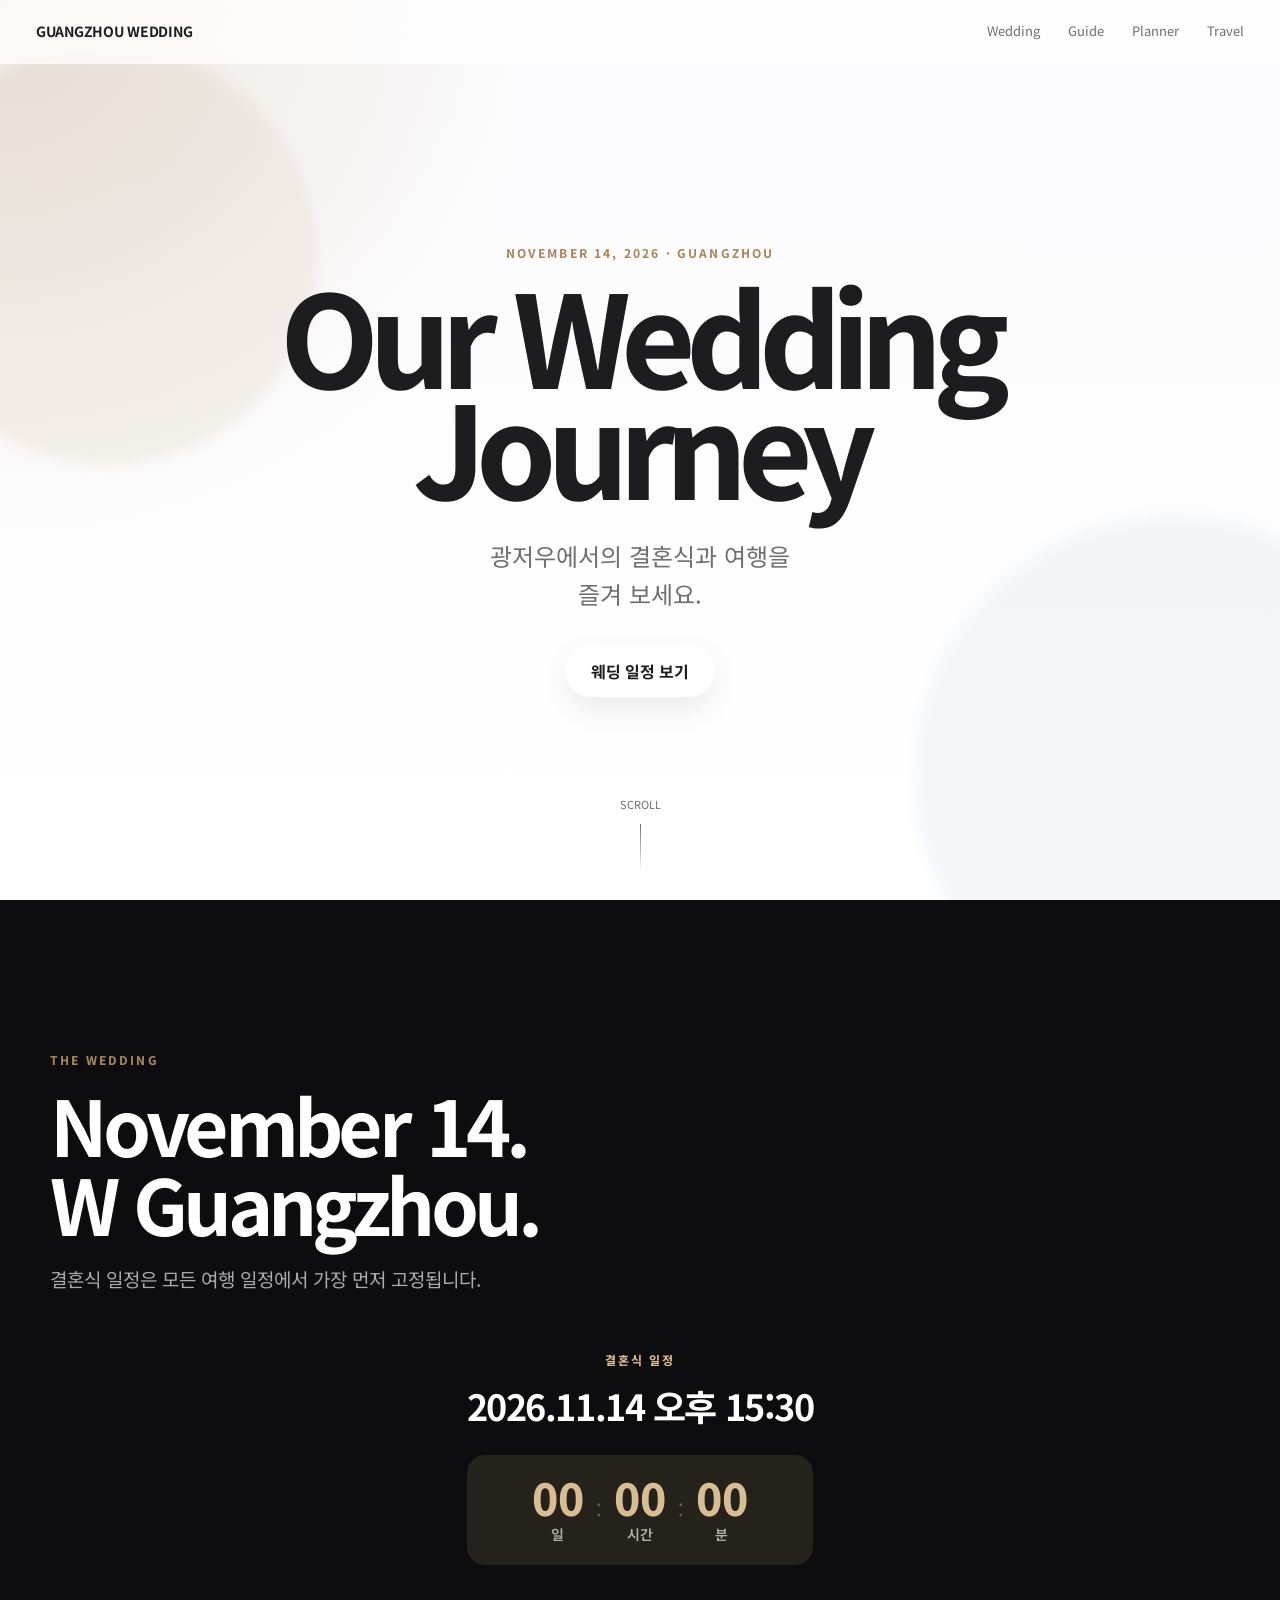
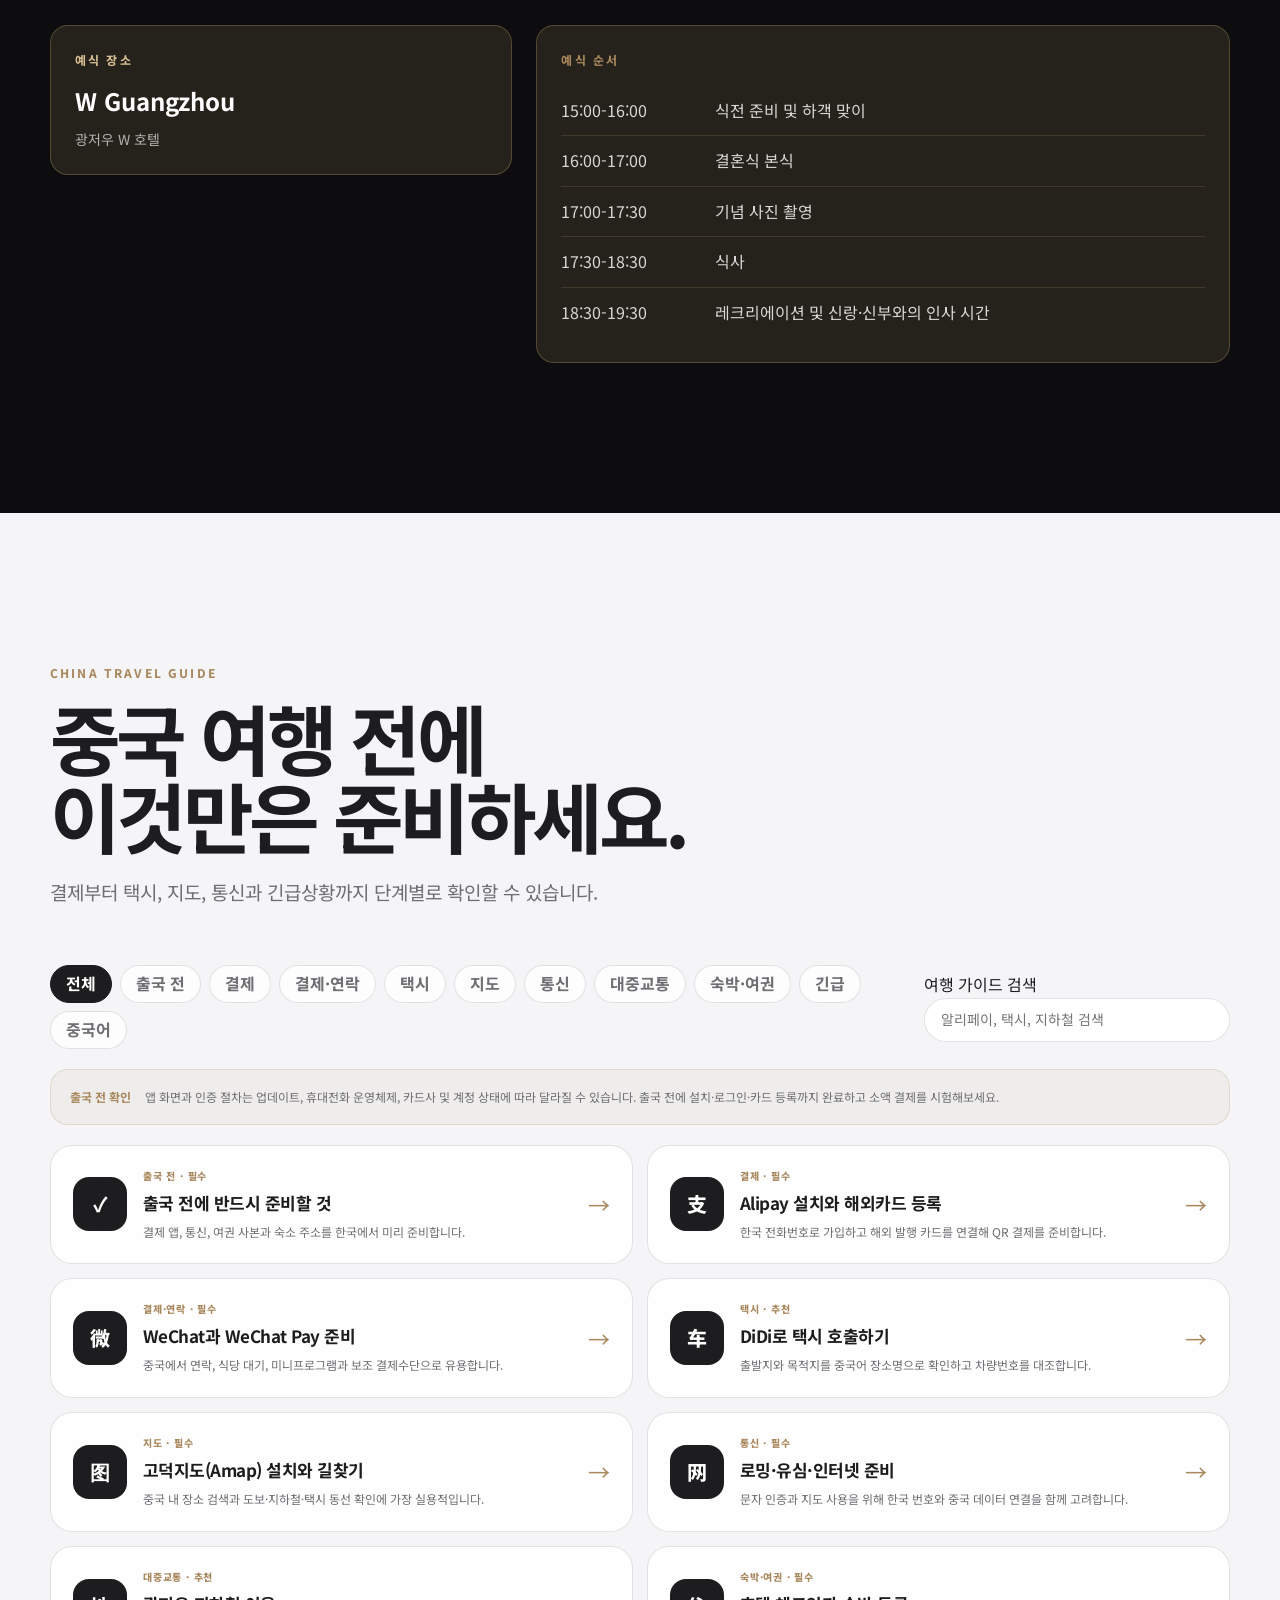
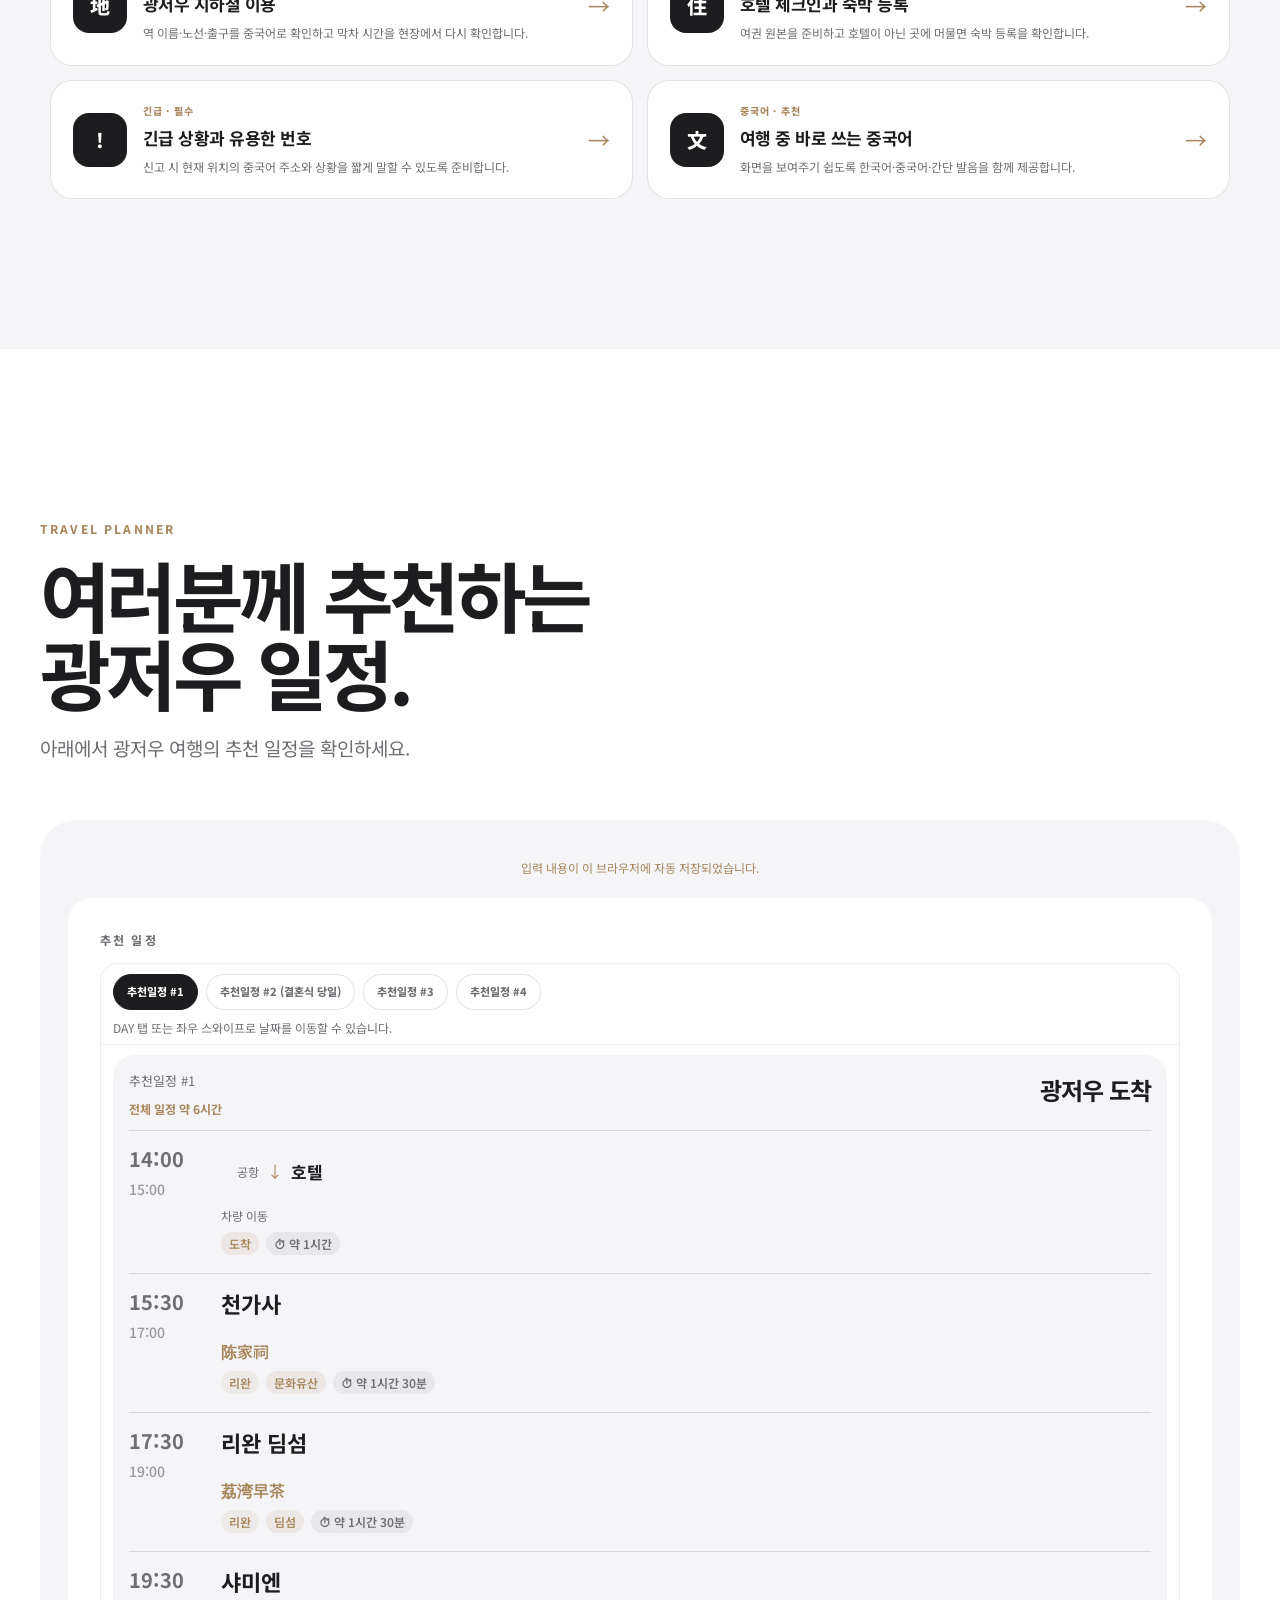
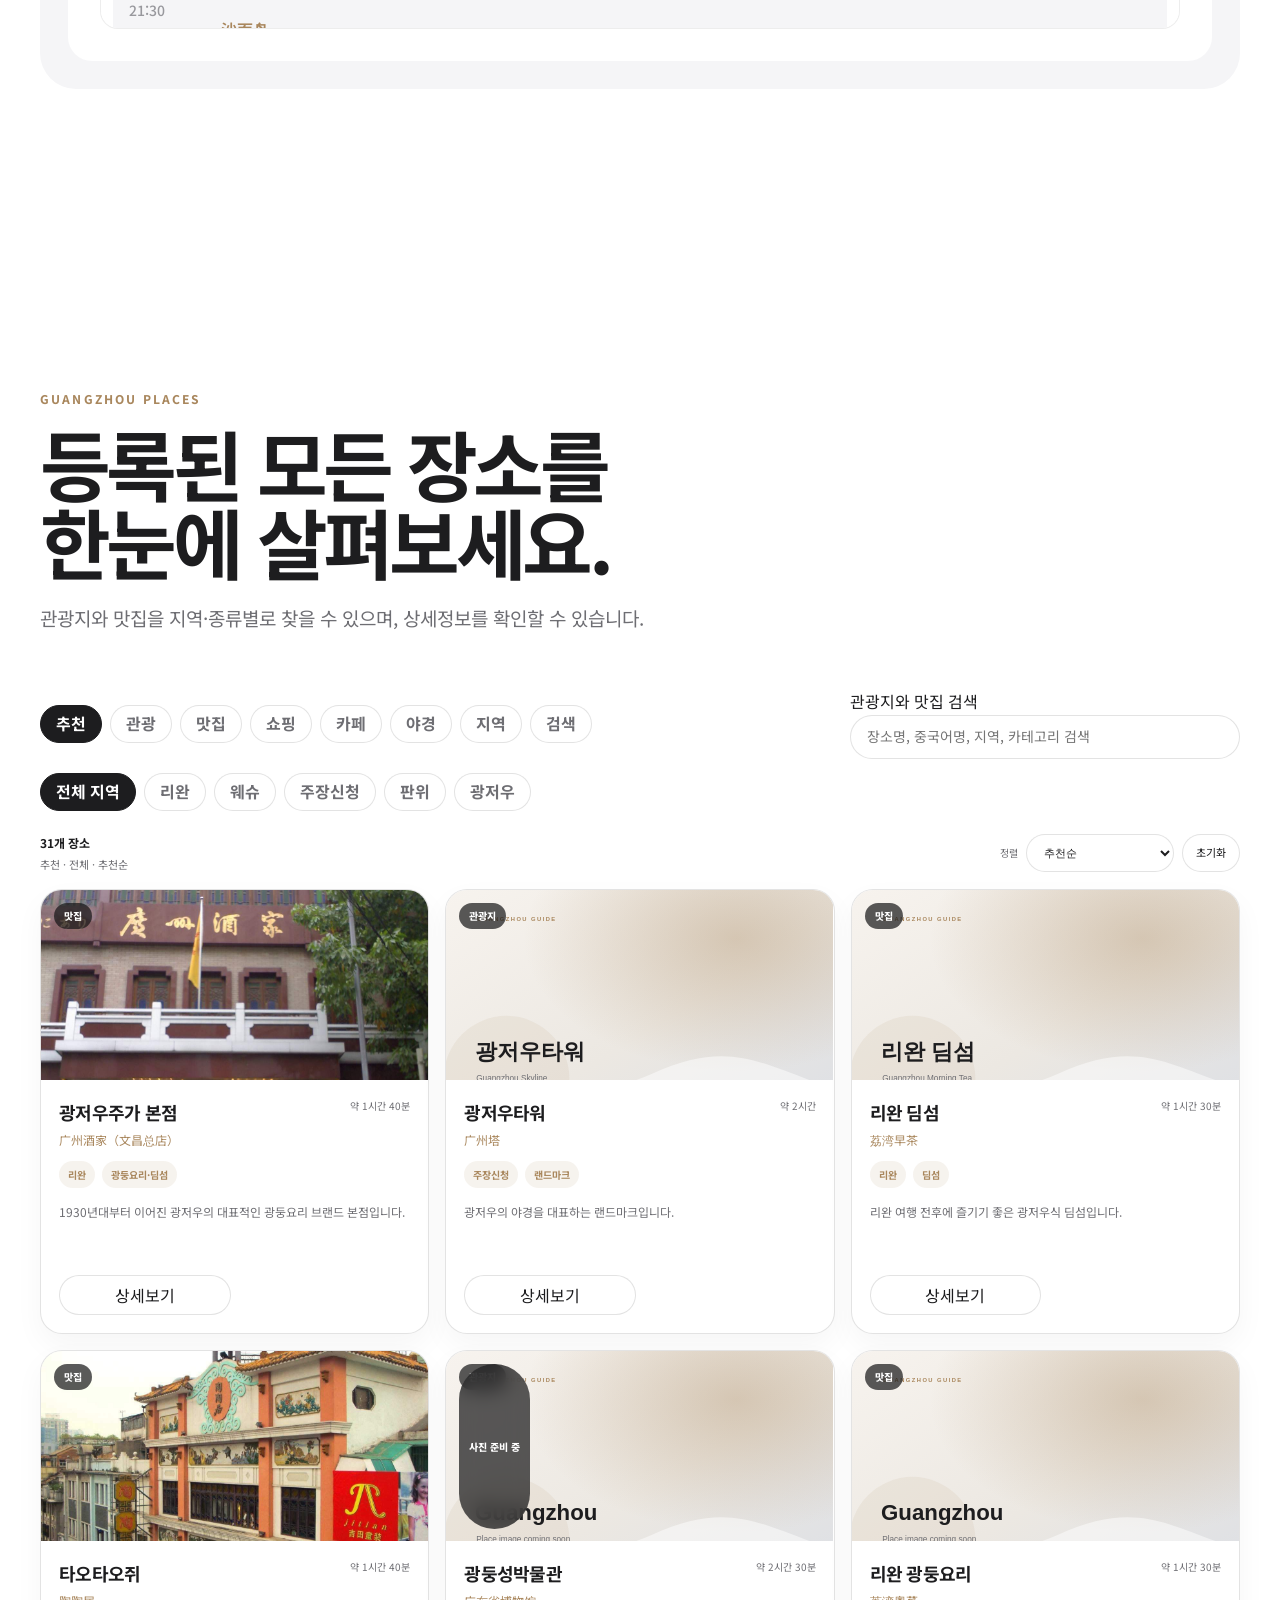
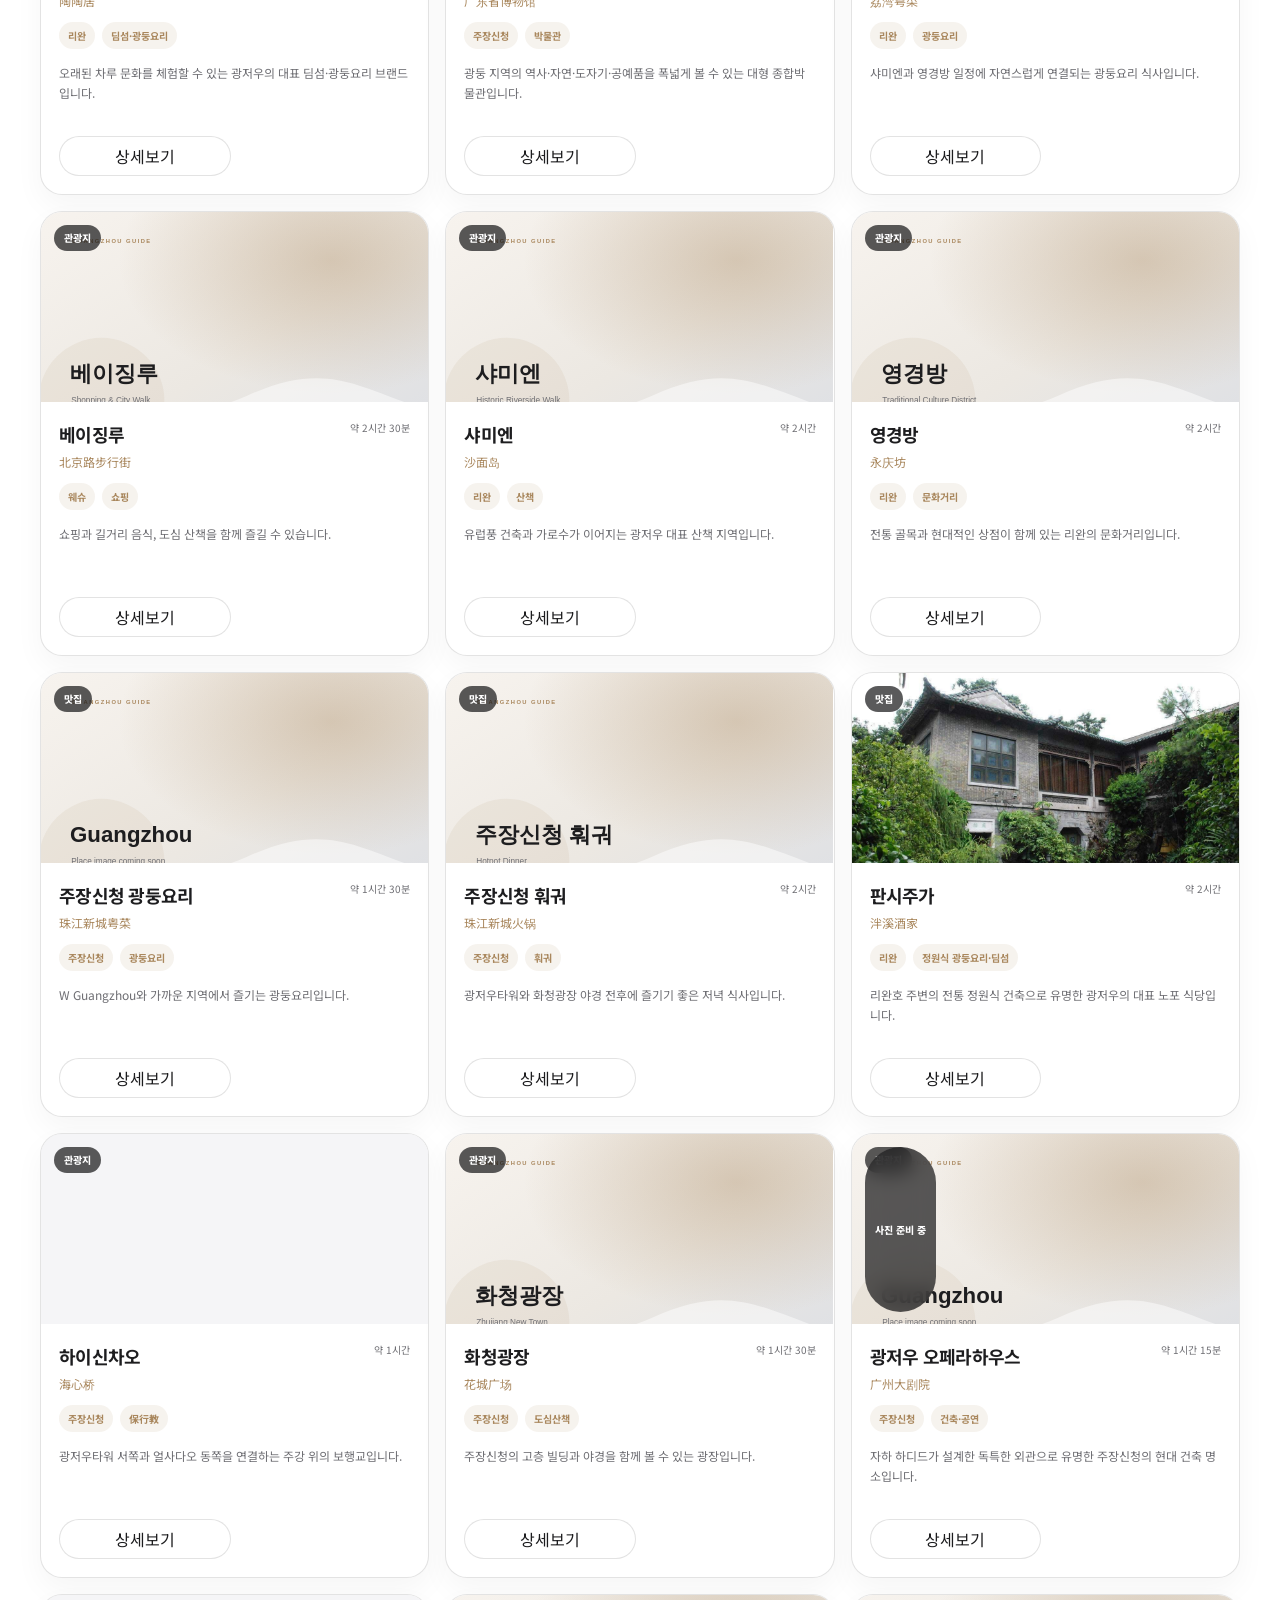
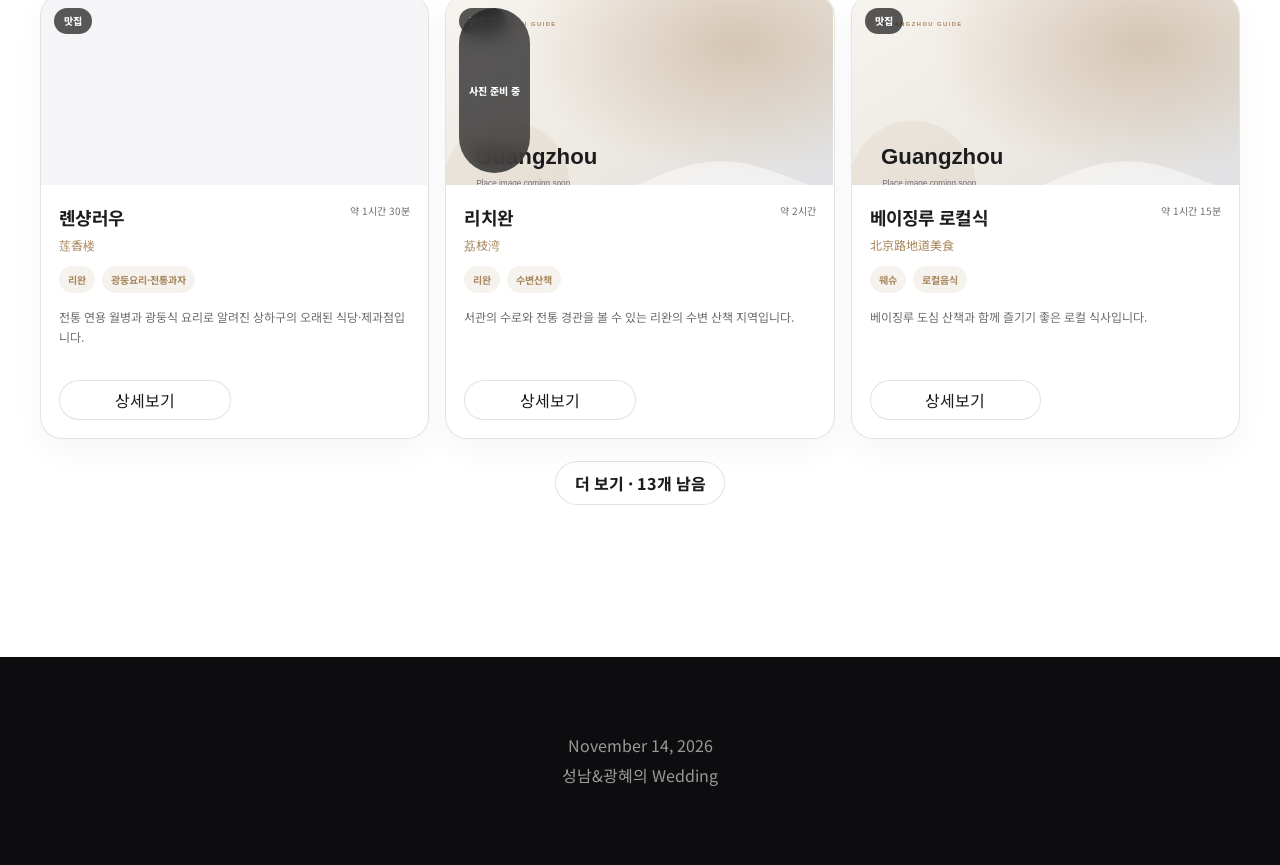
==== index.html @ f88ce913 "fix: Travel 섹션 추가, 너비 제약 적용, 상세페이지 버튼 바인딩 수정" ====
<!DOCTYPE html>
<html lang="ko">
<head>
  <meta charset="UTF-8">
  <meta name="viewport" content="width=device-width, initial-scale=1, viewport-fit=cover">
  <title>Guangzhou Wedding Journey</title>
  
  <!-- 이미지 로딩 최적화 -->
  <link rel="dns-prefetch" href="https://fonts.googleapis.com">
  
  <link rel="stylesheet" href="css/base.css?v=32">
  <link rel="stylesheet" href="css/layout.css?v=37">
  <link rel="stylesheet" href="css/planner.css?v=38">
  <link rel="stylesheet" href="css/detail.css?v=33">
  <link rel="stylesheet" href="css/guide.css?v=31">
  <link rel="stylesheet" href="css/planner-cards.css?v=37">
  <link rel="stylesheet" href="css/travel.css?v=33">
  <link rel="stylesheet" href="css/mobile.css?v=35">
</head>
<body>
  <header class="site-header">
    <a class="brand" href="#home">GUANGZHOU WEDDING</a>

    <nav class="desktop-nav">
      <a href="#wedding">Wedding</a>
      <a href="#guide">Guide</a>
      <a href="#planner">Planner</a>
      <a href="#travel">Travel</a>
    </nav>
  </header>

  <main>
    <section class="hero" id="home">
      <div class="hero-orb hero-orb-one"></div>
      <div class="hero-orb hero-orb-two"></div>

      <div class="hero-content reveal">
        <p class="eyebrow">NOVEMBER 14, 2026 · GUANGZHOU</p>
        <h1>Our Wedding<br>Journey</h1>
        <p class="hero-copy">
          광저우에서의 결혼식과 여행을<br>
          즐겨 보세요.
        </p>
        <a class="pill-button" href="#wedding">웨딩 일정 보기</a>
      </div>

      <a class="scroll-indicator" href="#wedding">
        <span>SCROLL</span>
        <span class="scroll-line"></span>
      </a>
    </section>

    <section class="section dark-section" id="wedding">
      <div class="section-intro light reveal">
        <p class="eyebrow">THE WEDDING</p>
        <h2>November 14.<br>W Guangzhou.</h2>
        <p>
          결혼식 일정은 모든 여행 일정에서 가장 먼저 고정됩니다.
        </p>
      </div>

      <div class="wedding-feature reveal">
        <div class="wedding-countdown-wrapper">
          <div class="wedding-time-highlight">
            <p class="time-label">결혼식 일정</p>
            <h3>2026.11.14 오후 15:30</h3>
            <div class="countdown" id="weddingCountdown">
              <div class="countdown-item">
                <span class="countdown-number" id="daysCount">00</span>
                <span class="countdown-unit">일</span>
              </div>
              <span class="countdown-sep">:</span>
              <div class="countdown-item">
                <span class="countdown-number" id="hoursCount">00</span>
                <span class="countdown-unit">시간</span>
              </div>
              <span class="countdown-sep">:</span>
              <div class="countdown-item">
                <span class="countdown-number" id="minutesCount">00</span>
                <span class="countdown-unit">분</span>
              </div>
            </div>
          </div>
        </div>

        <div class="wedding-location-section">
          <div class="location-box">
            <p class="eyebrow">예식 장소</p>
            <h4>W Guangzhou</h4>
            <p class="address-text">광저우 W 호텔</p>
          </div>

          <div class="ceremony-schedule-table">
            <p class="eyebrow">예식 순서</p>
            <table>
              <tbody>
                <tr>
                  <td class="time">15:00-16:00</td>
                  <td>식전 준비 및 하객 맞이</td>
                </tr>
                <tr>
                  <td class="time">16:00-17:00</td>
                  <td>결혼식 본식</td>
                </tr>
                <tr>
                  <td class="time">17:00-17:30</td>
                  <td>기념 사진 촬영</td>
                </tr>
                <tr>
                  <td class="time">17:30-18:30</td>
                  <td>식사</td>
                </tr>
                <tr>
                  <td class="time">18:30-19:30</td>
                  <td>레크리에이션 및 신랑·신부와의 인사 시간</td>
                </tr>
              </tbody>
            </table>
          </div>
        </div>
      </div>
    </section>

    <section class="section soft-section" id="guide">
      <div class="section-intro reveal">
        <p class="eyebrow">CHINA TRAVEL GUIDE</p>
        <h2>중국 여행 전에<br>이것만은 준비하세요.</h2>
        <p class="guide-intro-copy">
          결제부터 택시, 지도, 통신과 긴급상황까지 단계별로 확인할 수 있습니다.
        </p>
      </div>

      <div class="guide-toolbar reveal">
        <div class="guide-filter-list" id="guideFilterList"></div>
        <label class="guide-search">
          <span class="sr-only">여행 가이드 검색</span>
          <input id="guideSearchInput" type="search" placeholder="알리페이, 택시, 지하철 검색">
        </label>
      </div>

      <div class="guide-notice reveal" id="guideNotice"></div>
      <div class="guide-card-grid reveal" id="guideCardGrid"></div>
    </section>

    <section class="section planner-section" id="planner">
      <div class="section-intro reveal">
        <p class="eyebrow">TRAVEL PLANNER</p>
        <h2>여러분께 추천하는<br>광저우 일정.</h2>
        <p>
          아래에서 광저우 여행의 추천 일정을 확인하세요.<br>          
        </p>
      </div>

      <div class="planner-shell reveal">
        <input id="arrivalDate" type="hidden" value="2026-11-13">
        <input id="departureDate" type="hidden" value="2026-11-16">
        <input id="arrivalTime" type="hidden" value="14:30">
        <input id="departureTime" type="hidden" value="18:30">        

        <p class="storage-status" id="storageStatus" aria-live="polite"></p>

        <div class="schedule-result" id="scheduleResult">
          <div class="empty-state">
            <p class="eyebrow">LOADING</p>
            <h3>추천 일정을 준비 중입니다...</h3>
            <p>곧 광저우 여행 일정을 보여드립니다.</p>
          </div>
        </div>
      </div>
    </section>

    <section class="section" id="travel">
      <div class="section-intro reveal">
        <p class="eyebrow">GUANGZHOU PLACES</p>
        <h2>등록된 모든 장소를<br>한눈에 살펴보세요.</h2>
        <p>
          관광지와 맛집을 지역·종류별로 찾을 수 있으며,
          상세정보를 확인할 수 있습니다.
        </p>
      </div>

      <div class="travel-library-toolbar reveal">
        <div class="travel-type-filters" id="travelTypeFilters">
          <button class="active" type="button" data-travel-type="all">전체</button>
          <button type="button" data-travel-type="place">관광지</button>
          <button type="button" data-travel-type="restaurant">맛집</button>
        </div>

        <label class="travel-library-search">
          <span class="sr-only">관광지와 맛집 검색</span>
          <input
            id="travelLibrarySearch"
            type="search"
            placeholder="장소명, 중국어명, 지역, 카테고리 검색"
          >
        </label>
      </div>

      <div class="travel-district-filters reveal" id="travelDistrictFilters"></div>

      <div class="travel-library-summary reveal">
        <div>
          <strong id="travelLibraryCount">0개 장소</strong>
          <span id="travelActiveFilterText">전체 장소</span>
        </div>

        <div class="travel-library-sort-wrap">
          <label for="travelSortSelect">정렬</label>
          <select id="travelSortSelect">
            <option value="recommended">추천순</option>
            <option value="name">이름순</option>
            <option value="district">지역순</option>
            <option value="duration">짧은 소요시간순</option>
          </select>
          <button id="travelResetButton" type="button">초기화</button>
        </div>
      </div>

      <div class="travel-library-grid reveal" id="travelLibraryGrid"></div>

      <div class="travel-load-more-wrap">
        <button
          class="travel-load-more"
          id="travelLoadMoreButton"
          type="button"
          hidden
        >
          더 보기
        </button>
        <div
          class="travel-load-sentinel"
          id="travelLoadSentinel"
          aria-hidden="true"
          hidden
        ></div>
        <p class="travel-load-complete" id="travelLoadComplete" hidden>
          모든 장소를 확인했습니다.
        </p>
      </div>
    </section>

  </main>

  <footer class="footer">
    <p>November 14, 2026</p>
    <p>성남&광혜의 Wedding</p>
  </footer>




  <div class="travel-guide-modal" id="travelGuideModal" aria-hidden="true">
    <div class="travel-guide-backdrop"></div>

    <section class="travel-guide-panel" role="dialog" aria-modal="true" aria-labelledby="travelGuideTitle">
      <button class="travel-guide-close" id="travelGuideClose" type="button" aria-label="가이드 닫기">×</button>

      <header class="travel-guide-header">
        <span class="travel-guide-icon" id="travelGuideIcon"></span>
        <div>
          <p class="eyebrow" id="travelGuideCategory">TRAVEL GUIDE</p>
          <h2 id="travelGuideTitle">중국 여행 가이드</h2>
          <p id="travelGuideSummary"></p>
        </div>
      </header>

      <div class="travel-guide-body" id="travelGuideBody"></div>

      <div class="travel-guide-footer">
        <button class="modal-action secondary" id="copyGuideButton" type="button">
          내용 복사
        </button>
        <a class="modal-action primary" id="guideOfficialLink" href="#" target="_blank" rel="noopener" hidden>
          공식 사이트 열기
        </a>
      </div>

      <p class="copy-feedback" id="guideCopyFeedback" aria-live="polite"></p>
    </section>
  </div>

  <div class="shared-plan-modal" id="sharedPlanModal" aria-hidden="true">
    <div class="shared-plan-backdrop"></div>
    <section class="shared-plan-panel" role="dialog" aria-modal="true" aria-labelledby="sharedPlanTitle">
      <p class="eyebrow">SHARED ITINERARY</p>
      <h2 id="sharedPlanTitle">공유받은 일정이 있습니다.</h2>
      <p>
        먼저 미리보기로 확인한 뒤, 이 브라우저의 내 일정으로 저장할 수 있습니다.
        저장하면 현재 일정은 공유받은 일정으로 교체됩니다.
      </p>
      <div class="shared-plan-summary" id="sharedPlanSummary"></div>
      <div class="shared-plan-actions">
        <button class="modal-action secondary" id="previewSharedPlanButton" type="button">미리보기</button>
        <button class="modal-action primary" id="saveSharedPlanButton" type="button">내 일정으로 저장</button>
      </div>
      <button class="shared-plan-cancel" id="cancelSharedPlanButton" type="button">나중에 보기</button>
    </section>
  </div>

  <div class="detail-modal" id="detailModal" aria-hidden="true">
    <div class="detail-modal-backdrop" data-close-modal></div>

    <section class="detail-modal-panel" role="dialog" aria-modal="true" aria-labelledby="detailModalTitle">
      <div class="detail-modal-toolbar">
        <button
          class="detail-modal-back"
          type="button"
          aria-label="상세보기 닫기"
          data-close-modal
        >
          <span aria-hidden="true">‹</span>
          <b>닫기</b>
        </button>

        <span class="detail-modal-toolbar-title">장소 상세보기</span>

        <button
          class="detail-modal-share"
          id="detailModalShareButton"
          type="button"
          aria-label="장소 정보 공유"
        >
          공유
        </button>
      </div>

      <div class="detail-gallery">
        <img id="detailModalImage" src="" alt="">
        <div class="image-loader" style="display: none;"></div>
        <span class="detail-photo-status" id="detailPhotoStatus" hidden>사진 준비 중</span>
        <button class="gallery-button gallery-prev" id="galleryPrevButton" type="button" aria-label="이전 사진">‹</button>
        <button class="gallery-button gallery-next" id="galleryNextButton" type="button" aria-label="다음 사진">›</button>
        <div class="gallery-dots" id="galleryDots"></div>
      </div>

      <p class="eyebrow" id="detailModalCategory">PLACE DETAIL</p>
      <h2 id="detailModalTitle">장소 상세정보</h2>
      <p class="detail-modal-chinese" id="detailModalChinese"></p>

      <div class="detail-mobile-summary" id="detailMobileSummary">
        <span id="detailMobileDistrict"></span>
        <span id="detailMobileCategory"></span>
        <span id="detailMobileDuration"></span>
      </div>

      <div class="detail-quick-grid">
        <div>
          <span>운영시간</span>
          <strong id="detailModalHours">정보 준비 중</strong>
        </div>
        <div>
          <span>입장료·예산</span>
          <strong id="detailModalPrice">정보 준비 중</strong>
        </div>
        <div>
          <span>추천 방문시간</span>
          <strong id="detailModalBestTime">정보 준비 중</strong>
        </div>
        <div>
          <span>추천 체류시간</span>
          <strong id="detailModalDuration">시간 미정</strong>
        </div>
      </div>

      <div class="detail-modal-info">
        <div>
          <span>중국어 주소</span>
          <strong id="detailModalAddress">주소 준비 중</strong>
        </div>

      </div>

      <p class="detail-modal-description" id="detailModalDescription"></p>

      <div class="detail-tip">
        <span>TIP</span>
        <p id="detailModalTip">방문 팁을 준비 중입니다.</p>
      </div>

      <section class="detail-extra-section" id="detailRestaurantInfo" hidden>
        <div class="detail-section-heading">
          <p class="eyebrow">FOOD INFORMATION</p>
          <h3>식당 이용 정보</h3>
        </div>

        <div class="detail-food-grid">
          <div>
            <span>예약</span>
            <strong id="detailReservation">정보 준비 중</strong>
          </div>
          <div>
            <span>평균 비용</span>
            <strong id="detailAverageCost">정보 준비 중</strong>
          </div>
        </div>

        <div class="detail-menu-block" id="detailMenuBlock" hidden>
          <span>추천 메뉴</span>
          <div class="detail-chip-list" id="detailRecommendedMenu"></div>
        </div>
      </section>

      <section class="detail-extra-section" id="nearbyPlacesSection" hidden>
        <div class="detail-section-heading">
          <p class="eyebrow">NEARBY PLACES</p>
          <h3>함께 가기 좋은 관광지</h3>
        </div>
        <div class="nearby-card-list" id="nearbyPlacesList"></div>
      </section>

      <section class="detail-extra-section" id="nearbyRestaurantsSection" hidden>
        <div class="detail-section-heading">
          <p class="eyebrow">NEARBY FOOD</p>
          <h3>근처 맛집·카페</h3>
        </div>
        <div class="nearby-card-list" id="nearbyRestaurantsList"></div>
      </section>

      <div class="detail-modal-actions">
        <button class="modal-action secondary" id="copyAddressButton" type="button">
          중국어 주소 복사
        </button>

        <button class="modal-action primary" id="detailModalMapButton" type="button">
          지도 선택
        </button>

        <button class="modal-action secondary" id="detailModalCloseButton" type="button" data-close-modal aria-label="닫기">
          닫기
        </button>
      </div>

      <p class="copy-feedback" id="copyFeedback" aria-live="polite"></p>
    </section>
  </div>

  <!-- Map Selection Menu Modal -->
  <div class="map-selection-modal" id="mapSelectionModal" aria-hidden="true">
    <div class="map-selection-backdrop" data-close-map-menu></div>
    
    <section class="map-selection-panel" role="dialog" aria-modal="true" aria-labelledby="mapSelectionTitle">
      <div class="map-selection-header">
        <h3 id="mapSelectionTitle">지도로 보기</h3>
        <button class="map-selection-close" type="button" aria-label="닫기" data-close-map-menu">×</button>
      </div>

      <div class="map-selection-list">
        <button class="map-option" id="mapOptionAmap" type="button" data-map="amap">
          <span class="map-icon">🗺</span>
          <span class="map-name">고덕지도</span>
          <span class="map-desc">중국 내 실시간 정보</span>
        </button>
        
        <button class="map-option" id="mapOptionBaidu" type="button" data-map="baidu">
          <span class="map-icon">🗺</span>
          <span class="map-name">바이두 지도</span>
          <span class="map-desc">중국 전역 지도</span>
        </button>
        
        <button class="map-option" id="mapOptionApple" type="button" data-map="apple">
          <span class="map-icon">🗺</span>
          <span class="map-name">애플 지도</span>
          <span class="map-desc" id="appleMapDesc">iOS 기기에서</span>
        </button>
      </div>

      <p class="map-selection-info">
        💡 중국에서는 고덕지도나 바이두 지도 이용을 권장합니다.
      </p>
    </section>
  </div>


  <div class="schedule-action-sheet" id="scheduleActionSheet" aria-hidden="true">
    <div class="schedule-action-backdrop" data-close-action-sheet></div>

    <section
      class="schedule-action-panel"
      role="dialog"
      aria-modal="true"
      aria-labelledby="scheduleActionTitle"
    >
      <div class="schedule-action-grabber" aria-hidden="true"></div>

      <header class="schedule-action-header">
        <div>
          <span>일정 관리</span>
          <strong id="scheduleActionTitle">선택한 일정</strong>
        </div>
        <button
          class="schedule-action-close"
          type="button"
          aria-label="일정 관리 메뉴 닫기"
          data-close-action-sheet
        >×</button>
      </header>

      <div class="schedule-action-list">
        <button type="button" data-sheet-action="detail">
          <span>상세보기</span><small>장소 정보 확인</small>
        </button>
        <button type="button" data-sheet-action="edit">
          <span>편집</span><small>시간과 내용을 수정</small>
        </button>
        <button type="button" data-sheet-action="move-up">
          <span>위로 이동</span><small>이전 일정 앞으로 이동</small>
        </button>
        <button type="button" data-sheet-action="move-down">
          <span>아래로 이동</span><small>다음 일정 뒤로 이동</small>
        </button>
        <button class="danger" type="button" data-sheet-action="delete">
          <span>삭제</span><small>이 일정을 제거</small>
        </button>
      </div>
    </section>
  </div>

  <div class="schedule-edit-modal" id="scheduleEditModal" aria-hidden="true">
    <div class="schedule-edit-backdrop" data-close-edit-modal></div>

    <section class="schedule-edit-panel" role="dialog" aria-modal="true" aria-labelledby="scheduleEditTitle">
      <button class="schedule-edit-close" type="button" aria-label="닫기" data-close-edit-modal>×</button>

      <p class="eyebrow">EDIT ITINERARY</p>
      <h2 id="scheduleEditTitle">일정 편집</h2>
      <p class="schedule-edit-guide">
        관광지·식사·이동·개인 일정을 추가하거나 수정할 수 있습니다.
        이동시간은 직접 확인해 입력하며, 시간이 겹치면 뒤 일정은 자동으로 밀립니다.
      </p>

      <form id="scheduleEditForm">
        <div class="edit-form-grid">
          <label class="edit-field">
            <span>일정 종류</span>
            <select id="editItemType">
              <option value="place">관광지</option>
              <option value="restaurant">식사</option>
              <option value="transport">이동</option>
              <option value="custom">직접 입력</option>
            </select>
          </label>

          <label class="edit-field" id="editItemSelectField">
            <span>장소 또는 식사</span>
            <select id="editItemSelect"></select>
          </label>

          <section class="edit-picker-controls" id="editPickerControls" hidden>
            <div class="edit-picker-tabs">
              <button type="button" data-edit-picker="recommended" class="active">추천</button>
              <button type="button" data-edit-picker="tour">관광</button>
              <button type="button" data-edit-picker="food">맛집</button>
              <button type="button" data-edit-picker="shopping">쇼핑</button>
            </div>
            <label class="edit-picker-search">
              <span class="sr-only">일정 추가용 장소 검색</span>
              <input id="editPickerSearch" type="search" placeholder="검색: 이름, 중국어명, 지역, 태그">
            </label>
          </section>

          <section class="edit-item-preview" id="editItemPreview" hidden>
            <div class="edit-item-preview-image-wrap">
              <img id="editItemPreviewImage" src="" alt="">
              <span id="editItemPreviewStatus" hidden>사진 준비 중</span>
            </div>

            <div class="edit-item-preview-content">
              <div class="edit-item-preview-heading">
                <div>
                  <strong id="editItemPreviewName">장소명</strong>
                  <span id="editItemPreviewChinese"></span>
                </div>
                <button id="editItemPreviewDetailButton" type="button">
                  상세정보 보기
                </button>
              </div>

              <div class="edit-item-preview-tags" id="editItemPreviewTags"></div>
              <p id="editItemPreviewDescription"></p>

              <dl class="edit-item-preview-info">
                <div>
                  <dt>중국어 주소</dt>
                  <dd id="editItemPreviewAddress"></dd>
                </div>
                <div>
                  <dt>기본 소요시간</dt>
                  <dd id="editItemPreviewDuration"></dd>
                </div>
                <div>
                  <dt>운영시간</dt>
                  <dd id="editItemPreviewHours"></dd>
                </div>
              </dl>
            </div>
          </section>

          <label class="edit-field" id="editCustomTitleField" hidden>
            <span>일정 이름</span>
            <input id="editCustomTitle" type="text" maxlength="40" placeholder="예: 친구 만나기">
          </label>

          <div class="edit-transport-fields" id="editTransportFields" hidden>
            <label class="edit-field">
              <span>출발지</span>
              <input
                id="editTransportFrom"
                type="text"
                maxlength="50"
                placeholder="예: 영경방"
              >
            </label>

            <label class="edit-field">
              <span>도착지</span>
              <input
                id="editTransportTo"
                type="text"
                maxlength="50"
                placeholder="예: 샤미엔"
              >
            </label>

            <label class="edit-field">
              <span>이동수단</span>
              <select id="editTransportMode">
                <option value="도보">도보</option>
                <option value="택시">택시</option>
                <option value="지하철">지하철</option>
                <option value="버스">버스</option>
                <option value="차량">차량</option>
                <option value="기타">기타</option>
              </select>
            </label>
          </div>

          <label class="edit-field">
            <span>시작시간</span>
            <input id="editStartTime" type="time" required>
          </label>

          <label class="edit-field">
            <span>소요시간</span>
            <div class="duration-input-wrap">
              <input
                id="editDuration"
                type="number"
                min="5"
                max="960"
                step="5"
                inputmode="numeric"
                value="90"
                required
              >
              <span>분</span>
            </div>
            <small class="edit-field-help">5분 단위로 직접 입력할 수 있습니다.</small>
          </label>
        </div>

        <p class="edit-form-message" id="editFormMessage" aria-live="polite"></p>

        <div class="schedule-edit-actions">
          <button class="modal-action secondary" type="button" data-close-edit-modal>취소</button>
          <button class="modal-action primary" type="submit">일정 저장</button>
        </div>
      </form>
    </section>
  </div>

<script src="data/recommendedScheduleConfig.js?v=2"></script>
<script src="js/state.js?v=35"></script>
<script src="js/modules/utils.js?v=33"></script>
<script src="js/modules/image-loader.js?v=35"></script>
<script src="js/modules/data.js?v=32"></script>
<script src="js/modules/planner.js?v=51"></script>
<script src="js/modules/travel.js?v=32"></script>
  <script src="js/modules/guide.js?v=31"></script>
  <script src="js/modules/detail.js?v=39"></script>
  <script src="js/modules/storage.js?v=34"></script>
  <script src="js/modules/share.js?v=31"></script>
  <script src="js/modules/events.js?v=43"></script>
  <script src="js/app.js?v=33"></script>
</body>
</html>
---- css/base.css ----
/* Reset, variables, typography and shared primitives.
   Extracted from legacy style.css during Sprint 1-1. */

@import url("https://fonts.googleapis.com/css2?family=Noto+Sans+KR:wght@400;500;600;700&display=swap");

:root {
  --bg: #ffffff;
  --soft: #f5f5f7;
  --text: #1d1d1f;
  --subtext: #6e6e73;
  --line: rgba(29, 29, 31, 0.12);
  --accent: #a9875d;
  --dark: #0d0d0f;
  --radius-xl: 36px;
  --radius-lg: 24px;
  --content: 1180px;
}

* {
  box-sizing: border-box;
}

html {
  scroll-behavior: smooth;
}

body {
  margin: 0;
  background: var(--bg);
  color: var(--text);
  font-family:
    -apple-system,
    BlinkMacSystemFont,
    "Segoe UI",
    "Noto Sans KR",
    sans-serif;
  line-height: 1.6;
  overflow-x: hidden;
}

button,
input {
  font: inherit;
}

button,
a {
  -webkit-tap-highlight-color: transparent;
}

button {
  color: inherit;
}

[hidden] {
  display: none !important;
}

.site-header {
  position: fixed;
  inset: 0 0 auto 0;
  z-index: 100;
  height: 64px;
  display: flex;
  align-items: center;
  justify-content: space-between;
  padding: 0 36px;
  background: rgba(255, 255, 255, 0.72);
  border-bottom: 1px solid rgba(255, 255, 255, 0.5);
  backdrop-filter: saturate(180%) blur(20px);
}

.brand {
  color: var(--text);
  font-size: 14px;
  font-weight: 700;
  text-decoration: none;
  letter-spacing: -0.02em;
}

.desktop-nav {
  display: flex;
  gap: 28px;
}

.desktop-nav a {
  color: var(--subtext);
  font-size: 13px;
  text-decoration: none;
}

.desktop-nav a:hover {
  color: var(--text);
}

.hero {
  position: relative;
  min-height: 100vh;
  display: grid;
  place-items: center;
  padding: 120px 24px 80px;
  overflow: hidden;
  background:
    radial-gradient(
      circle at top left,
      rgba(208, 188, 165, 0.34),
      transparent 35%
    ),
    linear-gradient(180deg, #fbfbfd 0%, #ffffff 100%);
}

.hero-content {
  position: relative;
  z-index: 2;
  text-align: center;
}

.hero h1 {
  margin: 0;
  font-size: clamp(72px, 10vw, 148px);
  line-height: 0.87;
  letter-spacing: -0.08em;
  font-weight: 750;
}

.hero-copy {
  margin: 36px 0 32px;
  color: var(--subtext);
  font-size: clamp(18px, 2vw, 24px);
}

.hero-orb {
  position: absolute;
  border-radius: 50%;
  filter: blur(6px);
  opacity: 0.7;
}

.hero-orb-one {
  width: 420px;
  height: 420px;
  top: 5%;
  left: -8%;
  background: rgba(201, 178, 150, 0.22);
}

.hero-orb-two {
  width: 520px;
  height: 520px;
  right: -12%;
  bottom: -15%;
  background: rgba(183, 197, 215, 0.2);
}

.eyebrow {
  margin: 0 0 16px;
  color: var(--accent);
  font-size: 12px;
  font-weight: 750;
  letter-spacing: 0.18em;
}

.pill-button {
  display: inline-flex;
  align-items: center;
  justify-content: center;
  min-height: 52px;
  padding: 0 26px;
  border: 0;
  border-radius: 999px;
  background: rgba(255, 255, 255, 0.75);
  color: var(--text);
  box-shadow: 0 12px 30px rgba(0, 0, 0, 0.08);
  text-decoration: none;
  font-weight: 700;
  cursor: pointer;
  transition:
    transform 0.25s ease,
    box-shadow 0.25s ease;
}

.pill-button:hover {
  transform: translateY(-2px);
  box-shadow: 0 16px 40px rgba(0, 0, 0, 0.12);
}

.pill-button.dark {
  background: var(--text);
  color: white;
  box-shadow: none;
}

.scroll-indicator {
  position: absolute;
  bottom: 28px;
  display: flex;
  flex-direction: column;
  align-items: center;
  gap: 10px;
  color: var(--subtext);
  font-size: 11px;
  text-decoration: none;
}

.scroll-line {
  width: 1px;
  height: 48px;
  background: linear-gradient(var(--subtext), transparent);
}

.section {
  max-width: var(--content);
  margin: 0 auto;
  padding: 150px 40px;
}

.section-intro {
  max-width: 780px;
  margin-bottom: 56px;
}

.section-intro h2 {
  margin: 0 0 22px;
  font-size: clamp(44px, 6vw, 78px);
  line-height: 1.02;
  letter-spacing: -0.06em;
}

.section-intro > p:last-child {
  color: var(--subtext);
  font-size: 19px;
}

.planner-section {
  padding-top: 170px;
}

.planner-shell {
  padding: 28px;
  border-radius: var(--radius-xl);
  background: var(--soft);
}

.planner-form {
  display: grid;
  grid-template-columns: repeat(2, minmax(0, 1fr));
  gap: 14px;
}

.date-field {
  padding: 18px 20px;
  border-radius: 18px;
  background: white;
  border: 1px solid rgba(0, 0, 0, 0.05);
}

.date-field label {
  display: block;
  margin-bottom: 8px;
  color: var(--subtext);
  font-size: 13px;
}

.date-field input {
  width: 100%;
  border: 0;
  outline: 0;
  background: transparent;
  color: var(--text);
}

.planner-mode {
  display: grid;
  grid-template-columns: repeat(2, minmax(0, 1fr));
  gap: 14px;
  margin-top: 14px;
}

.mode-card {
  min-height: 145px;
  display: flex;
  flex-direction: column;
  align-items: flex-start;
  padding: 24px;
  border: 1px solid transparent;
  border-radius: 22px;
  background: rgba(255, 255, 255, 0.72);
  text-align: left;
  cursor: pointer;
  transition:
    border-color 0.25s ease,
    background 0.25s ease,
    transform 0.25s ease;
}

.mode-card:hover {
  transform: translateY(-2px);
}

.mode-card.active {
  border-color: rgba(169, 135, 93, 0.48);
  background: white;
  box-shadow: 0 14px 40px rgba(0, 0, 0, 0.06);
}

.mode-card-index {
  margin-bottom: 18px;
  color: var(--accent);
  font-size: 12px;
  font-weight: 700;
}

.mode-card strong {
  font-size: 21px;
  letter-spacing: -0.035em;
}

.mode-card small {
  margin-top: 5px;
  color: var(--subtext);
  font-size: 13px;
}

.custom-selector {
  margin-top: 18px;
  padding: 26px;
  border-radius: 24px;
  background: white;
}

.selector-section + .selector-section {
  margin-top: 42px;
}

.selector-heading {
  display: flex;
  align-items: flex-end;
  justify-content: space-between;
  gap: 20px;
  margin-bottom: 18px;
}

.selector-heading h3 {
  margin: 0;
  font-size: 25px;
  letter-spacing: -0.04em;
}

.text-button {
  border: 0;
  background: none;
  color: var(--accent);
  font-size: 13px;


/* Sprint 1-3 image loading states */
.lazy-image {
  transition: opacity 0.22s ease;
}

.lazy-image.is-loading {
  opacity: 0.12 !important;
}

.lazy-image.is-loaded,
.lazy-image.is-error {
  opacity: 1 !important;
}

@keyframes image-skeleton {
  from {
    background-position: 100% 0;
  }

  to {
    background-position: -100% 0;
  }
}

@media (prefers-reduced-motion: reduce) {
  .travel-library-image {
    animation: none;
  }

  .lazy-image {
    transition: none;
  }
}
---- css/layout.css ----
/* Page layout, header, hero, sections and shared grids.
   Extracted from legacy style.css during Sprint 1-1. */

  font-weight: 700;
  cursor: pointer;
}

.choice-grid {
  display: grid;
  grid-template-columns: repeat(3, minmax(0, 1fr));
  gap: 12px;
}

.choice-card {
  position: relative;
  min-height: 128px;
  display: block;
  padding: 18px;
  border: 1px solid var(--line);
  border-radius: 18px;
  background: #ffffff;
  cursor: pointer;
  transition:
    transform 0.2s ease,
    border-color 0.2s ease,
    background 0.2s ease;
}

.choice-card:hover {
  transform: translateY(-2px);
}

.choice-card input {
  position: absolute;
  opacity: 0;
  pointer-events: none;
}

.choice-check {
  position: absolute;
  top: 16px;
  right: 16px;
  width: 24px;
  height: 24px;
  display: grid;
  place-items: center;
  border: 1px solid var(--line);
  border-radius: 50%;
  color: transparent;
  font-size: 12px;
  font-weight: 800;
}

.choice-card:has(input:checked) {
  border-color: rgba(169, 135, 93, 0.62);
  background: rgba(169, 135, 93, 0.07);
}

.choice-card:has(input:checked) .choice-check {
  background: var(--accent);
  border-color: var(--accent);
  color: white;
}

.choice-content {
  display: flex;
  flex-direction: column;
  padding-right: 34px;
}

.choice-content strong {
  font-size: 16px;
}

.choice-content small {
  margin-top: 4px;
  color: var(--subtext);
  font-size: 12px;
}

.choice-content em {
  margin-top: 18px;
  color: var(--accent);
  font-size: 12px;
  font-style: normal;
  font-weight: 700;
}

.planner-actions {
  display: flex;
  justify-content: center;
  margin-top: 20px;
}

.schedule-result {
  margin-top: 18px;
  min-height: 250px;
  padding: 32px;
  border-radius: var(--radius-lg);
  background: white;
}

.empty-state {
  display: grid;
  min-height: 185px;
  place-content: center;
  text-align: center;
}

.empty-state h3 {
  margin: 0 0 8px;
  font-size: 28px;
  letter-spacing: -0.04em;
}

.empty-state p:last-child {
  margin: 0;
  color: var(--subtext);
}

.schedule-header h3 {
  margin: 0 0 8px;
  font-size: 32px;
  letter-spacing: -0.04em;
}

.schedule-header > p:last-child {
  margin: 0;
  color: var(--subtext);
}

.schedule-list {
  display: grid;
  gap: 18px;
  margin-top: 28px;
}

.schedule-card {
  padding: 24px;
  border-radius: 22px;
  background: var(--soft);
}

.schedule-card-top {
  display: flex;
  justify-content: space-between;
  gap: 20px;
  margin-bottom: 18px;
}

.schedule-card .date-label {
  color: var(--subtext);
  font-size: 13px;
  line-height: 1.5;
}

.day-duration {
  margin-top: 8px;
  color: var(--accent);
  font-size: 12px;
  font-weight: 700;
}

.schedule-card h4 {
  margin: 0;
  font-size: 24px;
  letter-spacing: -0.04em;
}

.timeline {
  display: grid;
  gap: 12px;
}

.timeline-item {
  display: grid;
  grid-template-columns: 82px 1fr;
  gap: 18px;
  padding: 16px 0 2px;
  border-top: 1px solid var(--line);
}

.timeline-time {
  display: flex;
  flex-direction: column;
  gap: 3px;
  color: var(--subtext);
  font-size: 13px;
  font-weight: 700;
}

.timeline-time small {
  color: #98989d;
  font-size: 11px;
  font-weight: 500;
}

.timeline-title {
  margin: 0 0 2px;
  font-weight: 700;
}

.timeline-detail {
  margin: 0;
  color: var(--subtext);
  font-size: 14px;
}

.timeline-meta {
  display: flex;
  flex-wrap: wrap;
  align-items: center;
  gap: 7px;
  margin-top: 10px;
}

.place-tag,
.duration-tag {
  display: inline-flex;
  align-items: center;
  min-height: 25px;
  padding: 4px 10px;
  border-radius: 999px;
  font-size: 12px;
}

.place-tag {
  background: rgba(169, 135, 93, 0.12);
  color: var(--accent);
}

.duration-tag {
  background: rgba(29, 29, 31, 0.06);
  color: var(--subtext);
}

.timeline-empty {
  padding: 20px 0 4px;
  border-top: 1px solid var(--line);
  color: var(--subtext);
  font-size: 14px;
}

.timeline-item.wedding-event {
  position: relative;
  margin-top: 4px;
  padding: 24px;
  border: 1px solid rgba(216, 189, 148, 0.55);
  border-radius: 22px;
  overflow: hidden;
  background:
    radial-gradient(
      circle at top right,
      rgba(203, 167, 111, 0.32),
      transparent 42%
    ),
    linear-gradient(135deg, #181719 0%, #09090a 100%);
  color: white;
  box-shadow:
    0 20px 45px rgba(0, 0, 0, 0.16),
    inset 0 0 0 1px rgba(255, 255, 255, 0.04);
}

.timeline-item.wedding-event::after {
  content: "";
  position: absolute;
  width: 130px;
  height: 130px;
  top: -75px;
  right: -55px;
  border-radius: 50%;
  background: rgba(212, 176, 119, 0.28);
  filter: blur(18px);
  pointer-events: none;
}

.wedding-event .timeline-time,
.wedding-event .timeline-content {
  position: relative;
  z-index: 1;
}

.wedding-event .timeline-time {
  color: #d8bd94;
}

.wedding-event .timeline-time small {
  color: rgba(255, 255, 255, 0.55);
}

.wedding-event .timeline-title {
  color: white;
  font-size: 20px;
}

.wedding-event .timeline-detail {
  color: rgba(255, 255, 255, 0.68);
}

.wedding-event .place-tag {
  background: rgba(212, 176, 119, 0.16);
  color: #e0c293;
}

.wedding-event .duration-tag {
  background: rgba(255, 255, 255, 0.09);
  color: rgba(255, 255, 255, 0.7);
}

.wedding-event-label {
  display: inline-flex;
  margin-bottom: 8px;
  color: #d8bd94;
  font-size: 10px;
  font-weight: 800;
  letter-spacing: 0.18em;
}

.dark-section {
  max-width: none;
  padding-left: max(40px, calc((100vw - var(--content)) / 2));
  padding-right: max(40px, calc((100vw - var(--content)) / 2));
  background: var(--dark);
  color: white;
}

.section-intro.light > p:last-child {
  color: rgba(255, 255, 255, 0.65);
}

.wedding-feature {
  display: grid;
  grid-template-columns: 0.8fr 1.2fr;
  gap: 34px;
  align-items: stretch;
}

.wedding-date,
.wedding-info {
  min-height: 420px;
  padding: 38px;
  border-radius: var(--radius-xl);
}

.wedding-date {
  display: flex;
  flex-direction: column;
  justify-content: center;
  background: white;
  color: var(--text);
  text-align: center;
}

/* Wedding Feature v2 - Compact countdown + ceremony schedule */
.wedding-feature {
  display: flex;
  flex-direction: column;
  gap: 28px;
}

.wedding-countdown-wrapper {
  max-width: 600px;
  margin: 0 auto;
  text-align: center;
}

.wedding-time-highlight {
  margin-bottom: 32px;
}

.time-label {
  margin: 0 0 8px;
  color: #d8bd94;
  font-size: 12px;
  font-weight: 750;
  letter-spacing: 0.18em;
}

.wedding-time-highlight h3 {
  margin: 0 0 20px;
  font-size: 36px;
  letter-spacing: -0.04em;
  color: white;
}

.countdown {
  display: flex;
  align-items: center;
  justify-content: center;
  gap: 8px;
  padding: 20px;
  background: rgba(212, 176, 119, 0.12);
  border-radius: 18px;
}

.countdown-item {
  display: flex;
  flex-direction: column;
  align-items: center;
  gap: 4px;
}

.countdown-number {
  font-size: 44px;
  font-weight: 800;
  color: #d8bd94;
  line-height: 1;
  white-space: nowrap;
}

.countdown-unit {
  font-size: 14px;
  color: rgba(255, 255, 255, 0.65);
  font-weight: 600;
  white-space: nowrap;
}

.countdown-sep {
  font-size: 20px;
  color: rgba(255, 255, 255, 0.3);
  margin: 0 4px;
}

.wedding-location-section {
  display: grid;
  grid-template-columns: 1fr 1.5fr;
  gap: 24px;
  align-items: start;
}

.location-box {
  padding: 24px;
  background: rgba(212, 176, 119, 0.12);
  border-radius: 18px;
  border: 1px solid rgba(212, 176, 119, 0.28);
}

.location-box p {
  margin: 0;
}

.location-box .eyebrow {
  margin: 0 0 12px;
  color: #d8bd94;
}

.location-box h4 {
  margin: 0 0 8px;
  font-size: 24px;
  color: white;
}

.address-text {
  color: rgba(255, 255, 255, 0.65);
  font-size: 14px;
}

.ceremony-schedule-table {
  padding: 24px;
  background: rgba(212, 176, 119, 0.12);
  border-radius: 18px;
  border: 1px solid rgba(212, 176, 119, 0.28);
}

.ceremony-schedule-table .eyebrow {
  margin: 0 0 16px;
}

.ceremony-schedule-table table {
  width: 100%;
  border-collapse: collapse;
  font-size: 16px;
}

.ceremony-schedule-table tr {
  border-bottom: 1px solid rgba(212, 176, 119, 0.16);
}

.ceremony-schedule-table tr:last-child {
  border-bottom: none;
}

.ceremony-schedule-table td {
  padding: 12px 0;
  color: rgba(255, 255, 255, 0.82);
  text-align: left;
  white-space: nowrap;
}

.ceremony-schedule-table .time-col {
  width: 110px;
  color: #d8bd94;
  font-weight: 600;
  padding-right: 16px;
  white-space: nowrap;
}

/* Mobile adjustments for wedding section */
@media (max-width: 768px) {
  .wedding-location-section {
    grid-template-columns: 1fr;
  }
  
  .wedding-time-highlight h3 {
    font-size: 26px;
  }
  
  .countdown {
    flex-wrap: wrap;
    gap: 12px;
  }
  
  .countdown-number {
    font-size: 24px;
  }
  
  .ceremony-schedule-table {
    overflow-x: auto;
  }
  
  .ceremony-schedule-table td {
    padding: 10px 0;
    font-size: 13px;
  }
  
  .ceremony-schedule-table .time-col {
    width: 90px;
    font-size: 12px;
  }
}
---- css/planner.css ----
/* Planner form, selection cards, schedule and editing UI.
   Extracted from legacy style.css during Sprint 1-1. */

.wedding-date strong {
  font-size: clamp(120px, 15vw, 220px);
  line-height: 0.8;
  letter-spacing: -0.08em;
}

.wedding-date span {
  color: var(--subtext);
  font-size: 13px;
  letter-spacing: 0.2em;
}

.wedding-info {
  display: flex;
  flex-direction: column;
  justify-content: flex-end;
  background:
    linear-gradient(
      180deg,
      rgba(255, 255, 255, 0.04),
      rgba(255, 255, 255, 0.08)
    ),
    radial-gradient(
      circle at top right,
      rgba(169, 135, 93, 0.34),
      transparent 45%
    );
  border: 1px solid rgba(255, 255, 255, 0.08);
}

.wedding-info h3 {
  margin: 0 0 12px;
  font-size: clamp(44px, 5vw, 72px);
  letter-spacing: -0.055em;
}

.wedding-info p {
  max-width: 520px;
  color: rgba(255, 255, 255, 0.7);
}

.story-grid {
  display: grid;
  grid-template-columns: 1.35fr 1fr;
  grid-template-rows: repeat(2, 1fr);
  gap: 20px;
}

.story-card {
  min-height: 280px;
  display: flex;
  flex-direction: column;
  justify-content: space-between;
  padding: 30px;
  border-radius: var(--radius-xl);
  background: var(--soft);
}

.story-card.large {
  grid-row: 1 / span 2;
  min-height: 580px;
  background:
    linear-gradient(
      180deg,
      rgba(0, 0, 0, 0.02),
      rgba(0, 0, 0, 0.08)
    ),
    radial-gradient(
      circle at bottom right,
      rgba(169, 135, 93, 0.28),
      transparent 40%
    ),
    var(--soft);
}

.story-index {
  color: var(--subtext);
  font-size: 13px;
}

.story-card h3 {
  margin: 0 0 8px;
  font-size: 38px;
  letter-spacing: -0.05em;
}

.story-card p {
  margin: 0;
  color: var(--subtext);
}

.soft-section {
  max-width: none;
  padding-left: max(40px, calc((100vw - var(--content)) / 2));
  padding-right: max(40px, calc((100vw - var(--content)) / 2));
  background: var(--soft);
}

.guide-list {
  border-top: 1px solid var(--line);
}

.guide-row {
  width: 100%;
  display: flex;
  justify-content: space-between;
  padding: 28px 4px;
  border: 0;
  border-bottom: 1px solid var(--line);
  background: transparent;
  color: var(--text);
  font-size: 20px;
  cursor: pointer;
}

.footer {
  padding: 72px 24px;
  background: var(--dark);
  color: rgba(255, 255, 255, 0.58);
  text-align: center;
}

.footer p {
  margin: 4px 0;
}

.reveal {
  opacity: 0;
  transform: translateY(28px);
  transition:
    opacity 0.8s ease,
    transform 0.8s ease;
}

.reveal.visible {
  opacity: 1;
  transform: translateY(0);
}

@media (max-width: 980px) {
  .planner-form {
    grid-template-columns: repeat(2, minmax(0, 1fr));
  }

  .choice-grid {
    grid-template-columns: repeat(2, minmax(0, 1fr));
  }
}

@media (max-width: 820px) {
  .site-header {
    padding: 0 20px;
  }

  .desktop-nav {
    display: none;
  }

  .hero h1 {
    font-size: clamp(62px, 20vw, 98px);
  }

  .section,
  .dark-section,
  .soft-section {
    padding: 110px 20px;
  }

  .planner-form,
  .planner-mode,
  .wedding-feature,
  .story-grid,
  .choice-grid {
    grid-template-columns: 1fr;
  }

  .planner-shell {
    padding: 18px;
  }

  .custom-selector,
  .schedule-result {
    padding: 22px;
  }

  .story-grid {
    grid-template-rows: auto;
  }

  .story-card.large {
    grid-row: auto;
    min-height: 360px;
  }

  .wedding-date,
  .wedding-info {
    min-height: 320px;
  }

  .schedule-card-top {
    flex-direction: column;
    gap: 10px;
  }

  .timeline-item {
    grid-template-columns: 64px 1fr;
    gap: 12px;
  }

  .timeline-item.wedding-event {
    grid-template-columns: 1fr;
    padding: 22px;
  }

  .wedding-event .timeline-time {
    flex-direction: row;
    align-items: center;
    gap: 8px;
  }
}


.timeline-title-row {
  display: flex;
  align-items: flex-start;
  justify-content: space-between;
  gap: 16px;
}

.detail-button {
  flex: 0 0 auto;
  padding: 5px 10px;
  border: 0;
  border-radius: 999px;
  background: rgba(29, 29, 31, 0.07);
  color: var(--subtext);
  font-size: 11px;
  font-weight: 700;
  cursor: pointer;
}

.detail-button:hover {
  background: rgba(29, 29, 31, 0.12);
  color: var(--text);
}

.wedding-event .detail-button {
  background: rgba(255, 255, 255, 0.1);
  color: rgba(255, 255, 255, 0.78);
}

body.modal-open {
  overflow: hidden;
}

.detail-modal {
  position: fixed;
  inset: 0;
  z-index: 300;
  display: none;
  align-items: flex-end;
  justify-content: center;
  padding: 24px;
}

.detail-modal.open {
  display: flex;
}

.detail-modal-backdrop {
  position: absolute;
  inset: 0;
  background: rgba(0, 0, 0, 0.42);
  backdrop-filter: blur(12px);
}

.detail-modal-panel {
  position: relative;
  z-index: 1;
  width: min(90vw, 900px);
  max-height: min(760px, calc(100vh - 48px));
  overflow-y: auto;
  padding: 0;
  border: 1px solid rgba(255, 255, 255, 0.66);
  border-radius: 30px;
  background: rgba(255, 255, 255, 0.94);
  box-shadow: 0 30px 90px rgba(0, 0, 0, 0.24);
  display: flex;
  flex-direction: column;
}

.detail-modal-panel {
  position: relative;
  z-index: 1;
  width: min(90vw, 900px);
  max-height: min(760px, calc(100vh - 48px));
  overflow-y: auto;
  padding: 0;
  border: 1px solid rgba(255, 255, 255, 0.66);
  border-radius: 30px;
  background: rgba(255, 255, 255, 0.94);
  box-shadow: 0 30px 90px rgba(0, 0, 0, 0.24);
}

.detail-modal-toolbar {
  position: sticky;
  top: 0;
  z-index: 40;
  width: 100%;
  min-height: 60px;
  display: flex;
  align-items: center;
  justify-content: space-between;
  gap: 12px;
  padding: 9px 12px;
  border-bottom: 1px solid rgba(29, 29, 31, 0.08);
  background: rgba(255, 255, 255, 0.96);
  backdrop-filter: blur(20px);
  border-radius: 30px 30px 0 0;
}

.detail-modal-toolbar-title {
  color: var(--subtext);
  font-size: 12px;
  font-weight: 750;
}

.detail-modal-back,
.detail-modal-share {
  padding: 8px 14px;
  border: 1px solid rgba(29, 29, 31, 0.12);
  border-radius: 999px;
  background: white;
  color: var(--text);
  font-size: 12px;
  font-weight: 750;
  cursor: pointer;
  height: 40px;
  display: flex;
  align-items: center;
  gap: 6px;
}

.detail-modal-back span {
  font-size: 16px;
  line-height: 1;
}

.detail-modal-back:hover,
.detail-modal-share:hover {
  background: rgba(29, 29, 31, 0.04);
}

.detail-gallery {
  position: relative;
  margin: 0;
  padding: 0 38px;
  overflow: hidden;
  border-radius: 0;
  background: var(--soft);
  aspect-ratio: 16 / 9;
  margin-top: 30px;
  border-radius: 20px;
}

.detail-modal-panel > p:first-of-type,
.detail-modal-panel > h2,
.detail-modal-panel > .detail-modal-chinese,
.detail-modal-panel > .detail-mobile-summary,
.detail-modal-panel > .detail-quick-grid,
.detail-modal-panel > .detail-modal-info,
.detail-modal-panel > .detail-modal-description,
.detail-modal-panel > .detail-tip,
.detail-modal-panel > .detail-extra-section,
.detail-modal-panel > .detail-add-section,
.detail-modal-panel > .detail-modal-actions,
.detail-modal-panel > .copy-feedback,
.detail-modal-panel > .nearby-section,
.detail-modal-panel > .travel-guide-app,
.detail-modal-panel > .travel-info-grid,
.detail-modal-panel > .travel-guide-footer {
  padding-left: 38px;
  padding-right: 38px;
}

.detail-modal-panel > :first-of-type {
  padding-top: 0;
}

.detail-modal-panel > :last-child {
  padding-bottom: 38px;
}

.detail-modal-close {
  position: absolute;
  top: 20px;
  right: 20px;
  width: 36px;
  height: 36px;
  display: grid;
  place-items: center;
  border: 0;
  border-radius: 50%;
  background: var(--soft);
  color: var(--subtext);
  font-size: 22px;
  line-height: 1;
  cursor: pointer;
}

.detail-modal-panel h2 {
  margin: 0;
  padding-right: 44px;
  font-size: clamp(42px, 9vw, 60px);
  line-height: 1.04;
  letter-spacing: -0.055em;
}

.detail-modal-chinese {
  margin: 10px 0 0;
  color: var(--accent);
  font-size: 18px;
  font-weight: 700;
}

.detail-modal-info {
  display: grid;
  grid-template-columns: 1.4fr 0.8fr;
  gap: 12px;
  margin-top: 28px;
}

.detail-modal-info > div {
  padding: 18px;
  border-radius: 18px;
  background: var(--soft);
}

.detail-modal-info span {
  display: block;
  margin-bottom: 7px;
  color: var(--subtext);
  font-size: 14px;
  font-weight: 600;
}

.detail-modal-info strong {
  display: block;
  font-size: 18px;
  line-height: 1.55;
  font-weight: 600;
}

.detail-modal-description {
  margin: 24px 0 0;
  color: var(--subtext);
  font-size: 16px;
  line-height: 1.6;
}

.detail-modal-actions {
  display: grid;
  grid-template-columns: repeat(3, 1fr);
  gap: 12px;
  margin-top: 28px;
}

.modal-action {
  min-height: 52px;
  display: inline-flex;
  align-items: center;
  justify-content: center;
  padding: 0 14px;
  border-radius: 12px;
  font-size: 16px;
  font-weight: 700;
  text-decoration: none;
  cursor: pointer;
  white-space: nowrap;
  overflow: hidden;
  text-overflow: ellipsis;
}

.modal-action.secondary {
  border: 1px solid var(--line);
  background: white;
  color: var(--text);
}

.modal-action.primary {
  border: 0;
  background: var(--text);
  color: white;
}

.copy-feedback {
  min-height: 22px;
  margin: 12px 0 0;
  color: var(--accent);
  font-size: 12px;
  text-align: center;
}

@media (min-width: 821px) {
  .detail-modal {
    align-items: center;
  }
}

@media (max-width: 820px) {
  .detail-modal {
    padding: 12px;
  }

  .detail-modal-panel {
    max-height: calc(100vh - 24px);
    padding: 30px 22px 22px;
    border-radius: 26px;
  }

  .detail-modal-info,
  .detail-modal-actions {
    grid-template-columns: 1fr;
  }

  .timeline-title-row {
    gap: 10px;
  }
}


.storage-guide {
  display: flex;
  align-items: flex-start;
  gap: 14px;
  margin-top: 18px;
  padding: 18px 20px;
  border: 1px solid rgba(169, 135, 93, 0.2);
  border-radius: 18px;
  background: rgba(169, 135, 93, 0.07);
}

.storage-guide-icon {
  flex: 0 0 auto;
  width: 28px;
  height: 28px;
  display: grid;
  place-items: center;
  border-radius: 50%;
  background: var(--accent);
  color: white;
  font-size: 13px;
  font-weight: 800;
}

.storage-guide strong {
  display: block;
  font-size: 14px;
}

.storage-guide p {
  margin: 4px 0 0;
  color: var(--subtext);
  font-size: 12px;
  line-height: 1.6;
}

.planner-actions {
  flex-wrap: wrap;
  align-items: center;
  gap: 10px;
}

.planner-sub-button {
  min-height: 48px;
  padding: 0 20px;
  border: 1px solid var(--line);
  border-radius: 999px;
  background: rgba(255, 255, 255, 0.72);
  color: var(--subtext);
  font-size: 13px;
  font-weight: 700;
  cursor: pointer;
}

.planner-sub-button:hover {
  background: white;
  color: var(--text);
}

.storage-status {
  min-height: 22px;
  margin: 10px 0 0;
  color: var(--accent);
  font-size: 12px;
  text-align: center;
  opacity: 0;
  transform: translateY(-4px);
  transition:
    opacity 0.2s ease,
    transform 0.2s ease;
}

.storage-status.visible {
  opacity: 1;
  transform: translateY(0);
}

.storage-status.error {
  color: #b54747;
}

@media (max-width: 820px) {
  .storage-guide {
    padding: 16px;
  }

  .planner-actions {
    flex-direction: column;
  }

  .planner-actions .pill-button,
  .planner-sub-button {
    width: 100%;
  }
}


.timeline-edit-actions {
  display: flex;
  gap: 7px;
  margin-top: 12px;
}

.timeline-edit-button,
.timeline-delete-button {
  min-height: 30px;
  padding: 0 12px;
  border-radius: 999px;
  font-size: 11px;
  font-weight: 700;
  cursor: pointer;
}

.timeline-edit-button {
  border: 1px solid var(--line);
  background: white;
  color: var(--text);
}

.timeline-delete-button {
  border: 0;
  background: rgba(181, 71, 71, 0.08);
  color: #a54141;
}

.locked-schedule-label {
  display: inline-flex;
  margin-top: 12px;
  color: #d8bd94;
  font-size: 11px;
  font-weight: 700;
}

.add-schedule-button {
  width: 100%;
  min-height: 48px;
  margin-top: 18px;
  border: 1px dashed rgba(169, 135, 93, 0.44);
  border-radius: 16px;
  background: rgba(169, 135, 93, 0.06);
  color: var(--accent);
  font-size: 13px;
  font-weight: 700;
  cursor: pointer;
}

.add-schedule-button:hover {
  background: rgba(169, 135, 93, 0.11);
}

.schedule-edit-modal {
  position: fixed;
  inset: 0;
  z-index: 320;
  display: none;
  align-items: flex-end;
  justify-content: center;
  padding: 24px;
}

.schedule-edit-modal.open {
  display: flex;
}

.schedule-edit-backdrop {
  position: absolute;
  inset: 0;
  background: rgba(0, 0, 0, 0.44);
  backdrop-filter: blur(12px);
}

.schedule-edit-panel {
  position: relative;
  z-index: 1;
  width: min(620px, 100%);
  max-height: calc(100vh - 48px);
  overflow-y: auto;
  padding: 38px;
  border-radius: 30px;
  background: rgba(255, 255, 255, 0.97);
  box-shadow: 0 30px 90px rgba(0, 0, 0, 0.25);
}

.schedule-edit-close {
  position: absolute;
  top: 20px;
  right: 20px;
  width: 36px;
  height: 36px;
  display: grid;
  place-items: center;
  border: 0;
  border-radius: 50%;
  background: var(--soft);
  color: var(--subtext);
  font-size: 22px;
  cursor: pointer;
}

.schedule-edit-panel h2 {
  margin: 0;
  padding-right: 44px;
  font-size: clamp(34px, 7vw, 50px);
  letter-spacing: -0.055em;
}

.schedule-edit-guide {
  margin: 12px 0 26px;
  color: var(--subtext);
  font-size: 14px;
}

.edit-form-grid {
  display: grid;
  grid-template-columns: 1fr 1fr;
  gap: 12px;
}

.edit-field {
  display: flex;
  flex-direction: column;
  gap: 8px;
  padding: 16px;
  border: 1px solid var(--line);
  border-radius: 16px;
  background: var(--soft);
}

.edit-field span {
  color: var(--subtext);
  font-size: 12px;
}

.edit-field input,
.edit-field select {
  width: 100%;
  border: 0;
  outline: 0;
  background: transparent;
  color: var(--text);
}

.edit-form-message {
  min-height: 22px;
  margin: 14px 0 0;
  color: #ad4545;
  font-size: 12px;
}

.schedule-edit-actions {
  display: grid;
  grid-template-columns: 1fr 1fr;
  gap: 10px;
  margin-top: 20px;
}

@media (min-width: 821px) {
  .schedule-edit-modal {
    align-items: center;
  }
}

@media (max-width: 820px) {
  .schedule-edit-modal {
    padding: 12px;
  }

  .schedule-edit-panel {
    max-height: calc(100vh - 24px);
    padding: 30px 22px 22px;
    border-radius: 26px;
  }

  .edit-form-grid,
  .schedule-edit-actions {
    grid-template-columns: 1fr;
  }
}


.detail-gallery {
  position: relative;
  margin: -38px -38px 30px;
  overflow: hidden;
  border-radius: 30px 30px 22px 22px;
  background: var(--soft);
  aspect-ratio: 16 / 9;
}

.detail-gallery img {
  width: 100%;
  height: 100%;
  display: block;
  object-fit: cover;
}

.detail-gallery .image-loader {
  position: absolute;
  top: 50%;
  left: 50%;
  transform: translate(-50%, -50%);
  width: 40px;
  height: 40px;
  display: flex;
  align-items: center;
  justify-content: center;
  z-index: 10;
}

.detail-gallery .image-loader::after {
  content: "";
  width: 32px;
  height: 32px;
  border: 3px solid rgba(169, 135, 93, 0.2);
  border-top-color: rgba(169, 135, 93, 0.8);
  border-radius: 50%;
  animation: spin 0.8s linear infinite;
}

.gallery-button {
  position: absolute;
  top: 50%;
  width: 42px;
  height: 42px;
  display: grid;
  place-items: center;
  transform: translateY(-50%);
  border: 1px solid rgba(255, 255, 255, 0.5);
  border-radius: 50%;
  background: rgba(20, 20, 22, 0.52);
  color: white;
  font-size: 30px;
  line-height: 1;
  cursor: pointer;
  backdrop-filter: blur(12px);
}

.gallery-prev {
  left: 16px;
}

.gallery-next {
  right: 16px;
}

.gallery-dots {
  position: absolute;
  left: 50%;
  bottom: 14px;
  display: flex;
  gap: 7px;
  transform: translateX(-50%);
}

.gallery-dot {
  width: 7px;
  height: 7px;
  padding: 0;
  border: 0;
  border-radius: 50%;
  background: rgba(255, 255, 255, 0.5);
  cursor: pointer;
}

.gallery-dot.active {
  width: 20px;
  border-radius: 999px;
  background: white;
}

.detail-quick-grid {
  display: grid;
  grid-template-columns: repeat(2, minmax(0, 1fr));
  gap: 10px;
  margin-top: 26px;
}

.detail-quick-grid > div {
  min-height: 92px;
  padding: 16px;
  border-radius: 18px;
  background: var(--soft);
}

.detail-quick-grid span {
  display: block;
  margin-bottom: 7px;
  color: var(--subtext);
  font-size: 11px;
}

.detail-quick-grid strong {
  display: block;
  font-size: 14px;
  line-height: 1.45;
}

.detail-tip {
  display: flex;
  align-items: flex-start;
  gap: 12px;
  margin-top: 22px;
  padding: 16px 18px;
  border: 1px solid rgba(169, 135, 93, 0.2);
  border-radius: 18px;
  background: rgba(169, 135, 93, 0.07);
}

.detail-tip span {
  flex: 0 0 auto;
  color: var(--accent);
  font-size: 12px;
  font-weight: 800;
  letter-spacing: 0.12em;
}

.detail-tip p {
  margin: 0;
  color: var(--subtext);
  font-size: 15px;
  line-height: 1.5;
}

@media (max-width: 820px) {
  .detail-gallery {
    margin: -30px -22px 24px;
    border-radius: 26px 26px 18px 18px;
  }

  .detail-quick-grid {
    grid-template-columns: 1fr;
  }
}


/* 관광지·식당 선택 카드 이미지 */
.choice-card {
  overflow: hidden;
  padding: 0;
}

.choice-image-wrap {
  display: block;
  width: 100%;
  aspect-ratio: 16 / 9;
  overflow: hidden;
  background: var(--soft);
}

.choice-image {
  width: 100%;
  height: 100%;
  display: block;
  object-fit: cover;
  transition: transform 0.3s ease;
}

.choice-card:hover .choice-image {
  transform: scale(1.035);
}

.choice-card .choice-check {
  top: 14px;
  right: 14px;
  background: rgba(255, 255, 255, 0.88);
  backdrop-filter: blur(10px);
}

.choice-content {
  padding: 16px 18px 18px;
}


.edit-transport-fields {
  grid-column: 1 / -1;
  display: grid;
  grid-template-columns: repeat(3, minmax(0, 1fr));
  gap: 14px;
}

@media (max-width: 820px) {
  .edit-transport-fields {
    grid-template-columns: 1fr;
  }
}


/* 분 단위 소요시간 직접 입력 */
.duration-input-wrap {
  display: flex;
  align-items: center;
  width: 100%;
  min-width: 0;
  padding: 10px 12px;
  border: 1px solid var(--line);
  border-radius: 14px;
  background: white;
}

.duration-input-wrap input {
  width: 100%;
  min-width: 0;
  padding: 0;
  border: 0;
  outline: 0;
  background: transparent;
  color: var(--text);
  font-size: 16px;
}

.duration-input-wrap span {
  flex: 0 0 auto;
  margin-left: 8px;
  color: var(--subtext);
  font-size: 13px;
}

.edit-field-help {
  display: block;
  margin-top: 6px;
  color: var(--subtext);
  font-size: 11px;
}

/* 임시 사진 표시 */
.choice-image-wrap {
  position: relative;
}

.choice-photo-status,
.detail-photo-status {
  position: absolute;
  z-index: 3;
  display: inline-flex;
  align-items: center;
  min-height: 26px;
  padding: 4px 10px;
  border-radius: 999px;
  background: rgba(20, 20, 22, 0.72);
  color: white;
  font-size: 11px;
  font-weight: 700;
  backdrop-filter: blur(10px);
}

.choice-photo-status {
  left: 12px;
  bottom: 12px;
}

.detail-photo-status {
  left: 16px;
  top: 16px;
}

/* 동선 경고 */
.route-overall-notice,
.day-route-warning {
  border: 1px solid rgba(181, 117, 45, 0.25);
  background: rgba(181, 117, 45, 0.08);
}

.route-overall-notice {
  margin-top: 24px;
  padding: 18px 20px;
  border-radius: 18px;
}

.route-overall-notice strong,
.day-route-warning strong {
  color: #8a5a22;
}

.route-overall-notice p {
  margin: 5px 0 0;
  color: var(--subtext);
  font-size: 13px;
}

.day-route-warning {
  display: flex;
  align-items: flex-start;
  gap: 10px;
  margin-bottom: 16px;
  padding: 12px 14px;
  border-radius: 14px;
  font-size: 12px;
}

.day-route-warning strong {
  flex: 0 0 auto;
}

.day-route-warning span {
  color: var(--subtext);
}

/* 제외된 선택 항목 */
.excluded-section {
  margin-top: 28px;
  padding: 26px;
  border: 1px solid var(--line);
  border-radius: 22px;
  background: var(--soft);
}

.excluded-heading h4 {
  margin: 0;
  font-size: 24px;
  letter-spacing: -0.04em;
}

.excluded-heading > p:last-child {
  margin: 8px 0 0;
  color: var(--subtext);
  font-size: 13px;
}

.excluded-list {
  display: grid;
  gap: 10px;
  margin-top: 20px;
}

.excluded-item {
  display: grid;
  grid-template-columns: minmax(150px, 0.7fr) 1.3fr;
  gap: 18px;
  padding: 15px 16px;
  border-radius: 15px;
  background: white;
}

.excluded-item > div {
  display: flex;
  flex-direction: column;
}

.excluded-item strong {
  font-size: 14px;
}

.excluded-item span {
  color: var(--accent);
  font-size: 11px;
}

.excluded-item p {
  margin: 0;
  color: var(--subtext);
  font-size: 12px;
}

/* 모바일 및 WeChat 브라우저 호환성 */
button,
select,
input {
  touch-action: manipulation;
}

.timeline-edit-button,
.timeline-delete-button,
.detail-button,
.add-schedule-button,
.gallery-button,
.detail-modal-close,
.schedule-edit-close {
  min-height: 44px;
}

.date-field,
.edit-field,
.duration-input-wrap {
  min-width: 0;
}

.date-field input[type="date"],
.date-field input[type="time"],
.edit-field input[type="date"],
.edit-field input[type="time"] {
  display: block;
  width: 100%;
  min-width: 0;
  font-size: 16px;
}

.schedule-edit-panel,
.detail-modal-panel {
  padding-bottom: max(22px, env(safe-area-inset-bottom));
}

@media (max-width: 820px) {
  .excluded-item {
    grid-template-columns: 1fr;
    gap: 6px;
  }

  .day-route-warning {
    flex-direction: column;
    gap: 3px;
  }

  .timeline-edit-actions {
    width: 100%;
  }

  .timeline-edit-button,
  .timeline-delete-button {
    flex: 1;
  }

  .schedule-edit-actions {
    position: sticky;
    bottom: 0;
    padding-top: 12px;
    padding-bottom: max(4px, env(safe-area-inset-bottom));
    background: rgba(255, 255, 255, 0.96);
  }
}
---- css/detail.css ----
/* Place and restaurant detail modal UI.
   Extracted from legacy style.css during Sprint 1-1. */

/* V18 상세페이지 강화 */
.detail-extra-section {
  margin-top: 30px;
  padding-top: 26px;
  border-top: 1px solid var(--line);
}

.detail-section-heading h3 {
  margin: 0;
  font-size: 32px;
  letter-spacing: -0.04em;
}

.detail-food-grid {
  display: grid;
  grid-template-columns: repeat(2, minmax(0, 1fr));
  gap: 10px;
  margin-top: 16px;
}

.detail-food-grid > div {
  padding: 16px;
  border-radius: 16px;
  background: var(--soft);
}

.detail-food-grid span,
.detail-menu-block > span {
  display: block;
  margin-bottom: 8px;
  color: var(--subtext);
  font-size: 14px;
  font-weight: 600;
}

.detail-food-grid strong {
  font-size: 18px;
  font-weight: 700;
  line-height: 1.45;
}

.detail-menu-block {
  margin-top: 16px;
}

.detail-chip-list {
  display: flex;
  flex-wrap: wrap;
  gap: 8px;
}

.detail-chip-list span {
  display: inline-flex;
  align-items: center;
  min-height: 30px;
  padding: 5px 11px;
  border-radius: 999px;
  background: rgba(169, 135, 93, 0.1);
  color: var(--accent);
  font-size: 12px;
  font-weight: 700;
}

.nearby-card-list {
  display: grid;
  gap: 10px;
  margin-top: 16px;
}

.nearby-card {
  width: 100%;
  display: grid;
  grid-template-columns: 76px 1fr auto;
  align-items: center;
  gap: 14px;
  padding: 10px;
  border: 1px solid var(--line);
  border-radius: 17px;
  background: white;
  text-align: left;
  cursor: pointer;
  transition:
    transform 0.2s ease,
    border-color 0.2s ease;
}

.nearby-card:hover {
  transform: translateY(-2px);
  border-color: rgba(169, 135, 93, 0.45);
}

.nearby-card img {
  width: 76px;
  height: 58px;
  display: block;
  border-radius: 12px;
  object-fit: cover;
  background: var(--soft);
}

.nearby-card > span {
  min-width: 0;
  display: flex;
  flex-direction: column;
}

.nearby-card strong {
  overflow: hidden;
  font-size: 16px;
  text-overflow: ellipsis;
  white-space: nowrap;
  font-weight: 600;
}

.nearby-card small {
  color: var(--subtext);
  font-size: 13px;
  font-weight: 500;
}

.nearby-card em {
  padding-right: 8px;
  color: var(--accent);
  font-size: 20px;
  font-style: normal;
}

.detail-food-grid {
  display: flex;
  align-items: center;
  justify-content: space-between;
  gap: 20px;
  margin-top: 26px;
  padding: 20px 22px;
  border: 1px solid rgba(169, 135, 93, 0.22);
  border-radius: 20px;
  background: rgba(169, 135, 93, 0.07);
}

.schedule-share-tools strong {
  display: block;
  font-size: 15px;
}

.schedule-share-actions {
  display: flex;
  gap: 10px;
}

.share-status {
  min-height: 22px;
  margin: 10px 0 0;
  color: var(--accent);
  font-size: 12px;
  text-align: center;
  opacity: 0;
  transition: opacity 0.2s ease;
}

.share-status.visible {
  opacity: 1;
}

.share-status.error {
  color: #b54747;
}

.shared-plan-modal {
  position: fixed;
  inset: 0;
  z-index: 500;
  display: none;
  align-items: center;
  justify-content: center;
  padding: 20px;
}

.shared-plan-modal.open {
  display: flex;
}

.shared-plan-backdrop {
  position: absolute;
  inset: 0;
  background: rgba(0, 0, 0, 0.46);
  backdrop-filter: blur(12px);
}

.shared-plan-panel {
  position: relative;
  z-index: 1;
  width: min(520px, 100%);
  padding: 34px;
  border-radius: 28px;
  background: rgba(255, 255, 255, 0.97);
}

.shared-plan-panel h2 {
  margin: 0;
  font-size: 34px;
  line-height: 1.08;
  letter-spacing: -0.05em;
}

.shared-plan-panel > p:not(.eyebrow) {
  margin: 14px 0 0;
  color: var(--subtext);
}

.shared-plan-summary {
  display: grid;
  grid-template-columns: 1fr 1fr;
  gap: 10px;
  margin-top: 24px;
}

.shared-plan-summary > div {
  padding: 16px;
  border-radius: 16px;
  background: var(--soft);
}

.shared-plan-summary span {
  display: block;
  margin-bottom: 6px;
  color: var(--subtext);
  font-size: 11px;
}

.shared-plan-summary strong {
  font-size: 13px;
}

.shared-plan-actions {
  display: grid;
  grid-template-columns: 1fr 1fr;
  gap: 10px;
  margin-top: 24px;
}

.shared-plan-cancel {
  width: 100%;
  margin-top: 10px;
  padding: 10px;
  border: 0;
  background: transparent;
  color: var(--subtext);
  cursor: pointer;
}

@media (max-width: 820px) {
  .schedule-share-tools {
    align-items: stretch;
    flex-direction: column;
  }

  .schedule-share-actions,
  .shared-plan-summary,
  .shared-plan-actions {
    display: grid;
    grid-template-columns: 1fr;
  }

  .schedule-share-actions button {
    width: 100%;
  }
}

@media print {
  @page {
    size: A4;
    margin: 14mm;
  }

  body.printing-schedule > * {
    display: none !important;
  }

  body.printing-schedule main,
  body.printing-schedule #planner,
  body.printing-schedule #planner > .section-inner,
  body.printing-schedule #scheduleResult {
    display: block !important;
  }

  body.printing-schedule main > *,
  body.printing-schedule #planner > .section-inner > * {
    display: none !important;
  }

  body.printing-schedule #planner,
  body.printing-schedule #planner > .section-inner {
    width: 100% !important;
    max-width: none !important;
    margin: 0 !important;
    padding: 0 !important;
    background: white !important;
  }

  body.printing-schedule #scheduleResult {
    width: 100% !important;
  }

  body.printing-schedule .schedule-summary {
    margin: 0 0 8mm !important;
    padding: 0 0 6mm !important;
    border: 0 !important;
    border-bottom: 1px solid #d8d8dc !important;
    background: white !important;
    box-shadow: none !important;
  }

  body.printing-schedule .schedule-summary::before {
    content: "GUANGZHOU WEDDING TRIP";
    display: block;
    margin-bottom: 3mm;
    color: #876d4d;
    font-size: 9pt;
    font-weight: 700;
    letter-spacing: 0.18em;
  }

  body.printing-schedule .schedule-card {
    break-inside: avoid;
    margin: 0 0 7mm !important;
    padding: 6mm !important;
    border: 1px solid #dedee2 !important;
    border-radius: 5mm !important;
    background: white !important;
    box-shadow: none !important;
  }

  body.printing-schedule .timeline-item {
    break-inside: avoid;
  }

  body.printing-schedule .timeline-edit-actions,
  body.printing-schedule .add-schedule-button,
  body.printing-schedule .detail-button,
  body.printing-schedule .route-overall-notice,
  body.printing-schedule .day-route-warning,
  body.printing-schedule .excluded-section {
    display: none !important;
  }

  body.printing-schedule .wedding-event {
    border: 1px solid #876d4d !important;
    background: #f6f0e8 !important;
    color: #1d1d1f !important;
  }

  body.printing-schedule .wedding-event * {
    color: #1d1d1f !important;
  }
}




/* Sprint 2-2 detail layout safeguards */
.detail-modal-panel,
.detail-modal-panel *,
.detail-modal-info,
.detail-modal-info > div,
.detail-extra-section,
.detail-add-section,
.nearby-card,
.nearby-card > span {
  min-width: 0;
}

.detail-modal-title,
.detail-modal-chinese,
.detail-description,
.detail-modal-info dd,
.detail-add-section p,
.nearby-card strong,
.nearby-card small {
  overflow-wrap: anywhere;
  word-break: keep-all;
}

.detail-mobile-summary,
.detail-mobile-actionbar {
  display: none;
}

.detail-modal-back,
.detail-modal-share {
  min-height: 40px;
  border: 1px solid rgba(29, 29, 31, 0.1);
  border-radius: 999px;
  background: white;
  color: var(--text);
  cursor: pointer;
}

.detail-modal-back {
  display: inline-flex;
  align-items: center;
  gap: 5px;
  padding: 0 13px;
}

.detail-modal-back span {
  font-size: 24px;
  line-height: 1;
}

.detail-modal-back b {
  font-size: 12px;
}

.detail-modal-share {
  padding: 0 14px;
  font-size: 12px;
  font-weight: 750;
}

/* Map Selection Modal */
.map-selection-modal {
  position: fixed;
  inset: 0;
  z-index: 600;
  display: none;
  align-items: center;
  justify-content: center;
  padding: 20px;
}

.map-selection-modal.open {
  display: flex;
}

.map-selection-backdrop {
  position: absolute;
  inset: 0;
  background: rgba(0, 0, 0, 0.46);
  backdrop-filter: blur(12px);
}

.map-selection-panel {
  position: relative;
  z-index: 1;
  width: min(100%, 440px);
  max-height: 90vh;
  overflow-y: auto;
  padding: 24px;
  border-radius: 24px;
  background: rgba(255, 255, 255, 0.98);
  box-shadow: 0 20px 60px rgba(0, 0, 0, 0.16);
}

.map-selection-header {
  display: flex;
  align-items: center;
  justify-content: space-between;
  margin-bottom: 20px;
}

.map-selection-header h3 {
  margin: 0;
  font-size: 22px;
  letter-spacing: -0.04em;
}

.map-selection-close {
  width: 36px;
  height: 36px;
  display: grid;
  place-items: center;
  border: 0;
  border-radius: 50%;
  background: transparent;
  color: var(--text);
  font-size: 28px;
  cursor: pointer;
  transition: background 0.2s ease;
}

.map-selection-close:hover {
  background: rgba(0, 0, 0, 0.06);
}

.map-selection-list {
  display: flex;
  flex-direction: column;
  gap: 8px;
  margin-bottom: 16px;
}

.map-option {
  display: grid;
  grid-template-columns: 48px 1fr;
  align-items: center;
  gap: 12px;
  padding: 14px 16px;
  border: 1px solid var(--line);
  border-radius: 16px;
  background: white;
  text-align: left;
  cursor: pointer;
  transition:
    border-color 0.2s ease,
    background 0.2s ease,
    transform 0.2s ease;
}

.map-option:hover {
  transform: translateY(-2px);
  border-color: rgba(169, 135, 93, 0.45);
  background: rgba(169, 135, 93, 0.06);
}

.map-icon {
  font-size: 24px;
  text-align: center;
}

.map-option > span:nth-child(2) {
  display: flex;
  flex-direction: column;
  gap: 4px;
}

.map-name {
  font-size: 14px;
  font-weight: 600;
  color: var(--text);
}

.map-desc {
  font-size: 12px;
  color: var(--subtext);
}

.map-selection-info {
  margin: 0;
  padding: 12px 14px;
  border-radius: 12px;
  background: rgba(169, 135, 93, 0.08);
  color: var(--accent);
  font-size: 12px;
  text-align: center;
}

@media (max-width: 640px) {
  .map-selection-panel {
    width: 100%;
    padding: 20px;
  }

  .map-selection-header h3 {
    font-size: 20px;
  }

  .map-option {
    padding: 12px 14px;
  }
}
---- css/guide.css ----
/* China travel guide and guide modal UI.
   Extracted from legacy style.css during Sprint 1-1. */

/* V21 중국 여행 가이드 */
.guide-intro-copy {
  max-width: 560px;
  margin: 18px 0 0;
  color: var(--subtext);
  line-height: 1.7;
}

.guide-toolbar {
  display: flex;
  align-items: center;
  justify-content: space-between;
  gap: 18px;
  margin-top: 36px;
}

.guide-filter-list {
  display: flex;
  flex-wrap: wrap;
  gap: 8px;
}

.guide-filter-list button {
  min-height: 38px;
  padding: 0 15px;
  border: 1px solid var(--line);
  border-radius: 999px;
  background: rgba(255, 255, 255, 0.75);
  color: var(--subtext);
  font-weight: 700;
  cursor: pointer;
}

.guide-filter-list button.active {
  border-color: var(--text);
  background: var(--text);
  color: white;
}

.guide-search {
  flex: 0 1 320px;
}

.guide-search input {
  width: 100%;
  min-height: 44px;
  padding: 0 16px;
  border: 1px solid var(--line);
  border-radius: 999px;
  background: white;
  font-size: 14px;
}

.guide-notice {
  display: flex;
  align-items: flex-start;
  gap: 14px;
  margin-top: 20px;
  padding: 17px 19px;
  border: 1px solid rgba(169, 135, 93, 0.22);
  border-radius: 18px;
  background: rgba(169, 135, 93, 0.07);
}

.guide-notice strong {
  flex: 0 0 auto;
  color: var(--accent);
  font-size: 12px;
}

.guide-notice p {
  margin: 0;
  color: var(--subtext);
  font-size: 12px;
  line-height: 1.65;
}

.guide-card-grid {
  display: grid;
  grid-template-columns: repeat(2, minmax(0, 1fr));
  gap: 14px;
  margin-top: 20px;
}

.guide-topic-card {
  width: 100%;
  display: grid;
  grid-template-columns: 54px 1fr auto;
  align-items: center;
  gap: 16px;
  padding: 22px;
  border: 1px solid var(--line);
  border-radius: 22px;
  background: rgba(255, 255, 255, 0.84);
  text-align: left;
  cursor: pointer;
  transition:
    transform 0.2s ease,
    box-shadow 0.2s ease,
    border-color 0.2s ease;
}

.guide-topic-card:hover {
  transform: translateY(-3px);
  border-color: rgba(169, 135, 93, 0.45);
  box-shadow: 0 18px 36px rgba(0, 0, 0, 0.07);
}

.guide-topic-icon,
.travel-guide-icon {
  display: grid;
  place-items: center;
  border-radius: 16px;
  background: var(--text);
  color: white;
  font-weight: 800;
}

.guide-topic-icon {
  width: 54px;
  height: 54px;
  font-size: 20px;
}

.guide-topic-content {
  min-width: 0;
  display: flex;
  flex-direction: column;
}

.guide-topic-content small {
  color: var(--accent);
  font-size: 10px;
  font-weight: 800;
  letter-spacing: 0.08em;
}

.guide-topic-content strong {
  margin-top: 5px;
  font-size: 17px;
  letter-spacing: -0.03em;
}

.guide-topic-content p {
  margin: 7px 0 0;
  color: var(--subtext);
  font-size: 12px;
  line-height: 1.55;
}

.guide-topic-arrow {
  color: var(--accent);
  font-size: 22px;
}

.guide-empty {
  grid-column: 1 / -1;
  padding: 40px;
  border: 1px dashed var(--line);
  border-radius: 22px;
  text-align: center;
}

.guide-empty p {
  margin: 6px 0 0;
  color: var(--subtext);
}

/* 가이드 상세 모달 */
.travel-guide-modal {
  position: fixed;
  inset: 0;
  z-index: 480;
  display: none;
  align-items: center;
  justify-content: center;
  padding: 20px;
}

.travel-guide-modal.open {
  display: flex;
}

.travel-guide-backdrop {
  position: absolute;
  inset: 0;
  background: rgba(0, 0, 0, 0.48);
  backdrop-filter: blur(14px);
}

.travel-guide-panel {
  position: relative;
  z-index: 1;
  width: min(760px, 100%);
  max-height: min(88vh, 920px);
  overflow-y: auto;
  padding: 38px;
  border-radius: 30px;
  background: rgba(255, 255, 255, 0.98);
  box-shadow: 0 30px 90px rgba(0, 0, 0, 0.2);
}

.travel-guide-close {
  position: sticky;
  top: 0;
  z-index: 5;
  float: right;
  width: 44px;
  height: 44px;
  margin: -12px -12px 0 0;
  border: 1px solid var(--line);
  border-radius: 50%;
  background: rgba(255, 255, 255, 0.92);
  font-size: 24px;
  cursor: pointer;
}

.travel-guide-header {
  display: grid;
  grid-template-columns: 64px 1fr;
  gap: 18px;
  align-items: start;
  padding-right: 42px;
}

.travel-guide-icon {
  width: 64px;
  height: 64px;
  font-size: 24px;
}

.travel-guide-header h2 {
  margin: 0;
  font-size: clamp(32px, 5vw, 48px);
  line-height: 1.02;
  letter-spacing: -0.06em;
}

.travel-guide-header > div > p:last-child {
  margin: 14px 0 0;
  color: var(--subtext);
  line-height: 1.65;
}

.travel-guide-body {
  margin-top: 30px;
}

.travel-guide-app {
  display: grid;
  grid-template-columns: 1fr 1fr;
  gap: 10px;
}

.travel-guide-app > div,
.detail-food-grid > div {
  padding: 16px;
  border-radius: 16px;
  background: var(--soft);
}

.travel-guide-app span {
  display: block;
  margin-bottom: 5px;
  color: var(--subtext);
  font-size: 11px;
}

.travel-guide-app strong {
  font-size: 14px;
}

.travel-guide-section {
  margin-top: 30px;
}

.travel-guide-section h3 {
  margin: 0 0 14px;
  font-size: 21px;
  letter-spacing: -0.04em;
}

.travel-checklist {
  display: grid;
  gap: 8px;
}

.travel-checklist label {
  display: flex;
  align-items: flex-start;
  gap: 11px;
  padding: 13px 14px;
  border-radius: 14px;
  background: var(--soft);
  font-size: 13px;
  line-height: 1.55;
}

.travel-checklist input {
  flex: 0 0 auto;
  margin-top: 3px;
}

.travel-step-list {
  display: grid;
  gap: 12px;
  margin: 0;
  padding: 0;
  list-style: none;
}

.travel-step-list li {
  display: grid;
  grid-template-columns: 34px 1fr;
  gap: 13px;
  padding: 16px;
  border: 1px solid var(--line);
  border-radius: 16px;
}

.travel-step-list li > span {
  width: 34px;
  height: 34px;
  display: grid;
  place-items: center;
  border-radius: 50%;
  background: var(--text);
  color: white;
  font-size: 12px;
  font-weight: 800;
}

.travel-step-list strong {
  font-size: 14px;
}

.travel-step-list p {
  margin: 6px 0 0;
  color: var(--subtext);
  font-size: 12px;
  line-height: 1.65;
}

.travel-info-grid {
  display: grid;
  grid-template-columns: repeat(2, minmax(0, 1fr));
  gap: 10px;
}

.travel-info-grid article {
  padding: 16px;
  border-radius: 16px;
  background: var(--soft);
}

.travel-info-grid strong {
  font-size: 14px;
}

.travel-info-grid p {
  margin: 7px 0 0;
  color: var(--subtext);
  font-size: 12px;
  line-height: 1.6;
}

.travel-number-grid {
  display: grid;
  grid-template-columns: repeat(4, 1fr);
  gap: 9px;
}

.travel-number-grid a {
  display: flex;
  flex-direction: column;
  padding: 15px;
  border: 1px solid var(--line);
  border-radius: 15px;
  color: var(--text);
  text-decoration: none;
}

.travel-number-grid span {
  color: var(--subtext);
  font-size: 11px;
}

.travel-number-grid strong {
  margin-top: 3px;
  font-size: 22px;
}

.travel-phrase-list {
  display: grid;
  gap: 9px;
}

.travel-phrase-list article {
  display: grid;
  grid-template-columns: 1fr 1.2fr 1fr auto;
  align-items: center;
  gap: 12px;
  padding: 13px 14px;
  border-radius: 14px;
  background: var(--soft);
}

.travel-phrase-list span,
.travel-phrase-list small {
  color: var(--subtext);
  font-size: 11px;
}

.travel-phrase-list strong {
  font-size: 16px;
}

.travel-phrase-list button {
  min-height: 34px;
  padding: 0 11px;
  border: 1px solid var(--line);
  border-radius: 999px;
  background: white;
  cursor: pointer;
}

.travel-guide-note {
  margin-top: 24px;
  padding: 17px 18px;
  border-radius: 17px;
}

.travel-guide-note.tip {
  border: 1px solid rgba(169, 135, 93, 0.25);
  background: rgba(169, 135, 93, 0.08);
}

.travel-guide-note.warning {
  border: 1px solid rgba(181, 71, 71, 0.22);
  background: rgba(181, 71, 71, 0.07);
}

.travel-guide-note > strong {
  color: var(--accent);
  font-size: 12px;
}

.travel-guide-note.warning > strong {
  color: #a33f3f;
}

.travel-guide-note ul {
  margin: 9px 0 0;
  padding-left: 18px;
  color: var(--subtext);
  font-size: 12px;
  line-height: 1.65;
}

.travel-guide-footer {
  display: grid;
  grid-template-columns: 1fr 1fr;
  gap: 10px;
  margin-top: 30px;
  padding-top: 22px;
  border-top: 1px solid var(--line);
}

@media (max-width: 820px) {
  .guide-toolbar {
    align-items: stretch;
    flex-direction: column;
  }

  .guide-search {
    flex-basis: auto;
  }

  .guide-card-grid {
    grid-template-columns: 1fr;
  }

  .travel-guide-panel {
    max-height: 94vh;
    padding: 24px 20px;
    border-radius: 24px;
  }

  .travel-guide-header {
    grid-template-columns: 52px 1fr;
    gap: 13px;
    padding-right: 34px;
  }

  .travel-guide-icon {
    width: 52px;
    height: 52px;
  }

  .travel-guide-app,
  .travel-info-grid,
  .travel-guide-footer {
    grid-template-columns: 1fr;
  }

  .travel-number-grid {
    grid-template-columns: repeat(2, 1fr);
  }

  .travel-phrase-list article {
    grid-template-columns: 1fr;
  }

  .travel-phrase-list button {
    justify-self: start;
  }
}
---- css/planner-cards.css ----
/* Enhanced schedule cards and editor preview UI.
   Extracted from legacy style.css during Sprint 1-1. */

/* V22 상세보기 및 일정 카드 레이아웃 수정 */
.timeline-title-row {
  display: block;
  padding-right: 0;
}

.timeline-title {
  max-width: 100%;
}

.timeline-edit-actions {
  display: flex;
  flex-wrap: wrap;
  align-items: center;
  gap: 9px;
  margin-top: 16px;
  padding-right: 0;
}

.timeline-edit-actions .detail-button,
.timeline-edit-actions .timeline-edit-button,
.timeline-edit-actions .timeline-delete-button {
  position: static;
  min-height: 42px;
  padding: 0 15px;
  border-radius: 999px;
}

.timeline-edit-actions .detail-button {
  border: 1px solid var(--line);
  background: white;
  color: var(--text);
}

.timeline-item:not(.wedding-event) .timeline-content {
  padding-right: 88px;
}

.timeline-reorder-controls {
  top: 16px;
  right: 16px;
}

.detail-modal-panel {
  scroll-behavior: auto;
  overscroll-behavior: contain;
}

@media (max-width: 820px) {
  .timeline-item:not(.wedding-event) .timeline-content {
    padding-right: 58px;
  }

  .timeline-edit-actions .detail-button,
  .timeline-edit-actions .timeline-edit-button,
  .timeline-edit-actions .timeline-delete-button {
    flex: 1 1 auto;
    min-width: 84px;
  }
}

@media print {
  body.printing-schedule .timeline-content {
    padding-right: 0 !important;
  }
}


/* V23 일정 등록 장소 미리보기 */
.edit-item-preview {
  grid-column: 1 / -1;
  display: grid;
  grid-template-columns: 190px 1fr;
  gap: 18px;
  padding: 16px;
  border: 1px solid var(--line);
  border-radius: 20px;
  background: var(--soft);
}

.edit-picker-controls {
  grid-column: 1 / -1;
  display: grid;
  gap: 8px;
}

.edit-picker-tabs {
  display: flex;
  flex-wrap: wrap;
  gap: 6px;
}

.edit-picker-tabs button {
  min-height: 32px;
  padding: 0 11px;
  border: 1px solid var(--line);
  border-radius: 999px;
  background: #fff;
  color: var(--subtext);
  font-size: 11px;
  font-weight: 700;
}

.edit-picker-tabs button.active {
  border-color: var(--text);
  background: var(--text);
  color: #fff;
}

.edit-picker-search input {
  width: 100%;
  min-height: 40px;
  padding: 0 13px;
  border: 1px solid var(--line);
  border-radius: 12px;
  font-size: 12px;
}

.edit-item-preview-image-wrap {
  position: relative;
  min-height: 150px;
  overflow: hidden;
  border-radius: 15px;
  background: white;
}

.edit-item-preview-image-wrap img {
  width: 100%;
  height: 100%;
  min-height: 150px;
  display: block;
  object-fit: cover;
}

.edit-item-preview-image-wrap > span {
  position: absolute;
  left: 10px;
  bottom: 10px;
  padding: 5px 9px;
  border-radius: 999px;
  background: rgba(20, 20, 22, 0.72);
  color: white;
  font-size: 10px;
}

.edit-item-preview-content {
  min-width: 0;
}

.edit-item-preview-heading {
  display: flex;
  justify-content: space-between;
  gap: 14px;
}

.edit-item-preview-heading > div {
  min-width: 0;
  display: flex;
  flex-direction: column;
}

.edit-item-preview-heading strong {
  font-size: 20px;
  letter-spacing: -0.04em;
}

.edit-item-preview-heading span {
  margin-top: 3px;
  color: var(--accent);
  font-size: 13px;
}

.edit-item-preview-heading button {
  flex: 0 0 auto;
  min-height: 38px;
  padding: 0 13px;
  border: 1px solid var(--line);
  border-radius: 999px;
  background: white;
  cursor: pointer;
}

.edit-item-preview-tags,
.travel-library-card-tags {
  display: flex;
  flex-wrap: wrap;
  gap: 7px;
  margin-top: 12px;
}

.edit-item-preview-tags span,
.travel-library-card-tags span,
.district-tag {
  display: inline-flex;
  align-items: center;
  min-height: 27px;
  padding: 4px 9px;
  border-radius: 999px;
  background: rgba(169, 135, 93, 0.1);
  color: var(--accent);
  font-size: 10px;
  font-weight: 700;
}

.edit-item-preview-content > p {
  margin: 13px 0 0;
  color: var(--subtext);
  font-size: 12px;
  line-height: 1.6;
}

.edit-item-preview-info {
  display: grid;
  grid-template-columns: 1.6fr 0.8fr 1fr;
  gap: 9px;
  margin: 14px 0 0;
}

.edit-item-preview-info > div {
  padding: 11px 12px;
  border-radius: 12px;
  background: white;
}

.edit-item-preview-info dt {
  color: var(--subtext);
  font-size: 9px;
}

.edit-item-preview-info dd {
  margin: 5px 0 0;
  font-size: 11px;
  line-height: 1.45;
}

/* 등록된 일정 여행 카드 */
.timeline-card-layout {
  display: grid;
  grid-template-columns: 132px 1fr;
  gap: 18px;
  align-items: start;
}

.timeline-thumbnail {
  width: 132px;
  height: 104px;
  overflow: hidden;
  padding: 0;
  border: 0;
  border-radius: 16px;
  background: var(--soft);
  cursor: pointer;
}

.timeline-thumbnail img {
  width: 100%;
  height: 100%;
  display: block;
  object-fit: cover;
}

.timeline-card-copy {
  min-width: 0;
}

.timeline-title-row {
  display: flex;
  flex-direction: column;
}

.timeline-chinese-name {
  margin-top: 3px;
  color: var(--accent);
  font-size: 12px;
  font-weight: 700;
}

.timeline-tip {
  margin: 9px 0 0;
  padding: 9px 11px;
  border-left: 3px solid rgba(169, 135, 93, 0.55);
  border-radius: 0 10px 10px 0;
  background: rgba(169, 135, 93, 0.07);
  color: var(--subtext);
  font-size: 11px;
  line-height: 1.55;
}

.transport-event .timeline-card-layout {
  display: block;
}

.transport-route-visual {
  display: grid;
  gap: 3px;
  padding: 15px 16px;
  border-radius: 15px;
  background: var(--soft);
}

.transport-route-visual span {
  color: var(--subtext);
  font-size: 12px;
}

.transport-route-visual i {
  color: var(--accent);
  font-style: normal;
}

.transport-route-visual strong {
  font-size: 17px;
}



/* Sprint 2-1 shared schedule card safeguards */
.timeline-item,
.timeline-content,
.timeline-card-layout,
.timeline-card-copy,
.timeline-title-row {
  min-width: 0;
}

.timeline-title,
.timeline-chinese-name,
.timeline-detail,
.wedding-mobile-heading strong {
  overflow-wrap: anywhere;
  word-break: keep-all;
}

.timeline-more-button {
  display: none;
}

.schedule-action-sheet {
  display: none;
}


/* Sprint 3-1 mobile-first planner UX refresh */
.schedule-day-shell {
  margin-top: 14px;
  display: flex;
  flex-direction: column;
  height: 74vh;
  max-height: 820px;
  min-height: 320px;
  border-radius: 18px;
  overflow-y: auto;
  overflow-x: hidden;
  overscroll-behavior: contain;
  -webkit-overflow-scrolling: touch;
  touch-action: pan-y;
  background: #fff;
  border: 1px solid rgba(29, 29, 31, 0.08);
}

.schedule-day-shell-header {
  position: sticky;
  top: 0;
  z-index: 30;
  padding: 10px 12px 8px;
  background: linear-gradient(180deg, rgba(255, 255, 255, 0.98), rgba(255, 255, 255, 0.94));
  border-bottom: 1px solid rgba(29, 29, 31, 0.08);
}

.schedule-quick-guide {
  margin: 7px 0 0;
  color: var(--subtext);
  font-size: 12px;
  line-height: 1.45;
}

.schedule-day-scroll {
  flex: 0 0 auto;
  margin-top: 0;
  padding: 10px 12px 12px;
  overflow: visible;
}

.schedule-day-tabs {
  position: relative;
  top: auto;
  z-index: 1;
  display: flex;
  gap: 8px;
  padding: 0 0 2px;
  margin-top: 0;
  overflow-x: auto;
  scrollbar-width: none;
  background: transparent;
}

.schedule-day-tabs::-webkit-scrollbar {
  display: none;
}

.schedule-day-tab {
  flex: 0 0 auto;
  min-height: 36px;
  padding: 0 13px;
  border: 1px solid var(--line);
  border-radius: 999px;
  background: rgba(255, 255, 255, 0.94);
  color: var(--subtext);
  font-size: 11px;
  font-weight: 800;
}

.schedule-day-tab.active {
  border-color: var(--text);
  background: var(--text);
  color: #fff;
}

.schedule-day-card {
  display: block;
}

.schedule-day-shell .schedule-card {
  padding: 16px;
}

.schedule-day-shell .schedule-card-top {
  margin-bottom: 12px;
}

.schedule-day-shell .timeline {
  gap: 10px;
}

.schedule-day-shell .timeline-item {
  position: relative;
  grid-template-columns: 78px minmax(0, 1fr);
  gap: 14px;
  padding: 12px 0 8px;
}

.schedule-day-shell .timeline-time span {
  font-size: 20px;
  white-space: nowrap;
  font-weight: 700;
}

.schedule-day-shell .timeline-time small {
  font-size: 14px;
  white-space: nowrap;
}

.schedule-day-shell .timeline-card-layout {
  display: grid;
  grid-template-columns: minmax(0, 1fr);
  gap: 12px;
}

.schedule-day-shell .timeline-card-layout.no-thumbnail {
  grid-template-columns: minmax(0, 1fr);
}

.schedule-day-shell .transport-event .timeline-card-layout {
  grid-template-columns: minmax(0, 1fr);
}

.schedule-day-shell .timeline-thumbnail {
  display: none;
}

.schedule-day-shell .timeline-card-copy {
  width: 100%;
}

.schedule-day-shell .timeline-card-copy[data-open-item-detail] {
  cursor: pointer;
}

.schedule-day-shell .timeline-card-copy[data-open-item-detail]:focus-visible {
  outline: 2px solid rgba(29, 29, 31, 0.35);
  outline-offset: 2px;
  border-radius: 8px;
}

.schedule-day-shell .timeline-title {
  margin: 0;
  font-size: 22px;
  font-weight: 700;
  white-space: nowrap;
  overflow: hidden;
  text-overflow: ellipsis;
}

.schedule-day-shell .timeline-chinese-name {
  margin-top: 1px;
  font-size: 16px;
  font-weight: 600;
  white-space: nowrap;
  overflow: hidden;
  text-overflow: ellipsis;
}

.schedule-day-shell .timeline-meta {
  margin-top: 7px;
}

.schedule-day-shell .timeline-meta span {
  min-height: 22px;
  padding: 2px 8px;
  font-size: 12px;
  font-weight: 600;
}

.schedule-day-shell .timeline-reorder-controls {
  position: absolute;
  top: 8px;
  right: 0;
  display: inline-flex;
  align-items: center;
  gap: 4px;
}

.schedule-day-shell .timeline-reorder-controls button {
  width: 30px;
  height: 30px;
  border: 1px solid var(--line);
  border-radius: 9px;
  background: #fff;
  color: var(--text);
  font-size: 14px;
  line-height: 1;
}

.schedule-day-shell .timeline-reorder-controls button:disabled {
  opacity: 0.4;
}

.schedule-day-shell .timeline-edit-actions {
  margin-top: 8px;
}

.schedule-day-shell .timeline-edit-actions .detail-button,
.schedule-day-shell .timeline-edit-actions .timeline-edit-button,
.schedule-day-shell .timeline-edit-actions .timeline-delete-button,
.schedule-day-shell .timeline-edit-actions .timeline-insert-button {
  min-height: 30px;
  padding: 0 10px;
  font-size: 10px;
}

.schedule-day-shell .timeline-content {
  padding-right: 74px;
}

.timeline-inline-add,
.timeline-mobile-move-buttons {
  display: none;
}

.timeline-mobile-inline-actions {
  display: none;
}

.schedule-day-shell .timeline-move-badge {
  display: inline-flex;
  align-items: center;
  min-height: 18px;
  padding: 2px 7px;
  border-radius: 999px;
  background: #ffe8bd;
  color: #7b4200;
  font-size: 9px;
  font-weight: 800;
}

.schedule-day-shell .timeline-item.recently-moved .timeline-content {
  border-radius: 12px;
  box-shadow: 0 0 0 2px rgba(248, 188, 86, 0.45);
}

.schedule-day-shell .timeline-transport-mode {
  margin: 6px 0 0;
  color: var(--subtext);
  font-size: 12px;
}

.schedule-day-shell .transport-route-visual {
  width: 100%;
  display: flex;
  align-items: center;
  gap: 8px;
  flex-wrap: nowrap;
}

.schedule-day-shell .transport-route-visual span,
.schedule-day-shell .transport-route-visual strong,
.schedule-day-shell .transport-route-visual i {
  white-space: nowrap;
  word-break: keep-all;
}

.schedule-day-shell .transport-route-visual span,
.schedule-day-shell .transport-route-visual strong {
  min-width: 0;
}

@media (max-width: 820px) {
  .schedule-day-shell {
    height: 72vh;
    max-height: 760px;
    min-height: 300px;
    border-radius: 14px;
  }

  .schedule-day-shell-header {
    padding: 9px 9px 7px;
  }

  .schedule-quick-guide {
    font-size: 11px;
  }

  .schedule-day-scroll {
    padding: 8px 9px 10px;
  }

  .schedule-day-shell .schedule-card {
    padding: 11px;
  }

  .schedule-day-shell .timeline-item {
    grid-template-columns: 56px minmax(0, 1fr);
    gap: 8px;
    padding: 7px 0 40px;
  }

  .schedule-day-shell .timeline-time {
    width: 56px;
    min-width: 56px;
  }

  .schedule-day-shell .timeline-time span,
  .schedule-day-shell .timeline-time small {
    overflow: visible;
    text-overflow: clip;
    white-space: nowrap;
    font-variant-numeric: tabular-nums;
  }

  .schedule-day-shell .timeline-card-layout {
    grid-template-columns: 56px minmax(0, 1fr);
    gap: 8px;
  }

  .schedule-day-shell .timeline-card-layout.no-thumbnail,
  .schedule-day-shell .transport-event .timeline-card-layout {
    grid-template-columns: minmax(0, 1fr);
  }

  .schedule-day-shell .timeline-thumbnail {
    width: 56px;
    height: 56px;
  }

  .schedule-day-shell .timeline-content {
    padding-right: 0 !important;
  }

  .schedule-day-shell .timeline-meta {
    gap: 4px;
    margin-top: 5px;
  }

  .schedule-day-shell .timeline-meta span {
    min-height: 18px;
    padding: 2px 6px;
    font-size: 8px;
  }

  .desktop-card-actions {
    display: none !important;
  }

  .schedule-day-shell .timeline-mobile-inline-actions {
    display: flex;
    align-items: center;
    gap: 6px;
    margin-top: 7px;
  }

  .schedule-day-shell .timeline-mobile-inline-actions .timeline-edit-button,
  .schedule-day-shell .timeline-mobile-inline-actions .timeline-delete-button {
    min-height: 26px;
    padding: 0 9px;
    border-radius: 999px;
    font-size: 10px;
    line-height: 1;
  }

  .timeline-inline-add,
  .timeline-mobile-move-buttons {
    position: absolute;
    top: 9px;
    z-index: 4;
    display: inline-flex;
    align-items: center;
    gap: 4px;
  }

  .timeline-mobile-move {
    width: 28px;
    height: 28px;
    display: grid;
    place-items: center;
    padding: 0;
    border: 1px solid rgba(29, 29, 31, 0.15);
    border-radius: 8px;
    background: #fff;
    color: var(--text);
    font-size: 13px;
    font-weight: 700;
    line-height: 1;
  }

  .timeline-mobile-move:disabled {
    opacity: 0.4;
  }

  .timeline-inline-add {
    right: 0;
    top: auto;
    bottom: 8px;
  }

  .timeline-mobile-move-buttons {
    right: 0;
    z-index: 4;
  }

  .schedule-day-shell .timeline-reorder-controls {
    display: none;
  }

  .schedule-day-shell .timeline-transport-mode {
    font-size: 10px;
  }

  .schedule-day-shell .transport-route-visual {
    flex-wrap: wrap;
    row-gap: 4px;
  }
}
---- css/travel.css ----
/* Travel library, filters and place cards.
   Extracted from legacy style.css during Sprint 1-1. */

#travel {
  max-width: 1280px;
  margin-left: auto;
  margin-right: auto;
  padding-left: 40px;
  padding-right: 40px;
}

/* 모든 관광지·맛집 Travel 라이브러리 */
.travel-library-section {
  background: #fff;
}

.travel-library-toolbar {
  display: flex;
  align-items: center;
  justify-content: space-between;
  gap: 18px;
  margin-top: 34px;
}

.travel-type-filters,
.travel-district-filters {
  display: flex;
  flex-wrap: wrap;
  gap: 8px;
}

.travel-type-filters {
  flex-wrap: nowrap;
  overflow-x: auto;
  scrollbar-width: none;
}

.travel-type-filters::-webkit-scrollbar {
  display: none;
}

.travel-type-filters button,
.travel-district-filters button {
  min-height: 38px;
  padding: 0 15px;
  border: 1px solid var(--line);
  border-radius: 999px;
  background: white;
  color: var(--subtext);
  font-weight: 700;
  cursor: pointer;
}

.travel-type-filters button.active,
.travel-district-filters button.active {
  border-color: var(--text);
  background: var(--text);
  color: white;
}

.travel-library-search {
  flex: 0 1 390px;
}

.travel-library-search input {
  width: 100%;
  min-height: 44px;
  padding: 0 16px;
  border: 1px solid var(--line);
  border-radius: 999px;
  font-size: 14px;
}

.travel-district-filters {
  margin-top: 14px;
}

.travel-library-summary {
  display: flex;
  justify-content: space-between;
  gap: 15px;
  margin-top: 22px;
  color: var(--subtext);
  font-size: 12px;
}

.travel-library-summary strong {
  color: var(--text);
}

.travel-library-grid {
  display: grid;
  grid-template-columns: repeat(3, minmax(0, 1fr));
  gap: 16px;
  margin-top: 16px;
}

.travel-library-card {
  overflow: hidden;
  border: 1px solid var(--line);
  border-radius: 22px;
  background: white;
  box-shadow: 0 12px 30px rgba(0, 0, 0, 0.04);
}

.travel-library-image {
  position: relative;
  width: 100%;
  height: 190px;
  display: block;
  overflow: hidden;
  padding: 0;
  border: 0;
  background: var(--soft);
  cursor: pointer;
}

.travel-library-image img {
  width: 100%;
  height: 100%;
  display: block;
  object-fit: cover;
  transition: transform 0.35s ease;
}

.travel-library-card:hover .travel-library-image img {
  transform: scale(1.035);
}

.travel-library-image span {
  position: absolute;
  left: 13px;
  top: 13px;
  padding: 5px 10px;
  border-radius: 999px;
  background: rgba(20, 20, 22, 0.7);
  color: white;
  font-size: 10px;
  font-weight: 800;
}

/* Loading spinner for images */
.image-loader {
  position: absolute;
  top: 50%;
  left: 50%;
  transform: translate(-50%, -50%);
  width: 40px;
  height: 40px;
  display: flex;
  align-items: center;
  justify-content: center;
  z-index: 10;
}

.image-loader::after {
  content: "";
  width: 32px;
  height: 32px;
  border: 3px solid rgba(169, 135, 93, 0.2);
  border-top-color: rgba(169, 135, 93, 0.8);
  border-radius: 50%;
  animation: spin 0.8s linear infinite;
}

@keyframes spin {
  to { transform: rotate(360deg); }
}

.travel-library-card-content {
  padding: 18px;
}

.travel-library-card-heading {
  display: flex;
  justify-content: space-between;
  gap: 12px;
}

.travel-library-card-heading > div {
  min-width: 0;
  display: flex;
  flex-direction: column;
}

.travel-library-card-heading strong {
  font-size: 18px;
  letter-spacing: -0.04em;
}

.travel-library-card-heading span {
  margin-top: 3px;
  color: var(--accent);
  font-size: 12px;
}

.travel-library-card-heading em {
  flex: 0 0 auto;
  color: var(--subtext);
  font-size: 10px;
  font-style: normal;
}

.travel-library-card-content > p {
  display: -webkit-box;
  min-height: 57px;
  margin: 14px 0 0;
  overflow: hidden;
  color: var(--subtext);
  font-size: 12px;
  line-height: 1.6;
  -webkit-box-orient: vertical;
  -webkit-line-clamp: 3;
}

.travel-library-card-actions {
  display: grid;
  grid-template-columns: 1fr 1fr;
  gap: 8px;
  margin-top: 16px;
}

.travel-library-card-actions button {
  min-height: 40px;
  border: 1px solid var(--line);
  border-radius: 999px;
  background: white;
  cursor: pointer;
}

.travel-library-card-actions button.primary {
  border-color: var(--text);
  background: var(--text);
  color: white;
}

.travel-library-empty {
  grid-column: 1 / -1;
  padding: 50px;
  border: 1px dashed var(--line);
  border-radius: 22px;
  text-align: center;
}

.travel-library-empty p {
  margin: 6px 0 0;
  color: var(--subtext);
}

@media (max-width: 1050px) {
  .travel-library-grid {
    grid-template-columns: repeat(2, minmax(0, 1fr));
  }
}

@media (max-width: 820px) {
  .edit-item-preview {
    grid-template-columns: 1fr;
  }

  .edit-item-preview-image-wrap,
  .edit-item-preview-image-wrap img {
    min-height: 190px;
  }

  .edit-item-preview-info {
    grid-template-columns: 1fr;
  }

  .timeline-card-layout {
    grid-template-columns: 92px 1fr;
    gap: 13px;
  }

  .timeline-thumbnail {
    width: 92px;
    height: 82px;
  }

  .travel-library-toolbar {
    align-items: stretch;
    flex-direction: column;
  }

  .travel-library-search {
    flex-basis: auto;
  }

  .travel-library-grid {
    grid-template-columns: 1fr;
  }

  .travel-library-summary {
    flex-direction: column;
    gap: 3px;
  }
}

@media (max-width: 540px) {
  .timeline-card-layout {
    grid-template-columns: 1fr;
  }

  .timeline-thumbnail {
    width: 100%;
    height: 150px;
  }
}

@media print {
  body.printing-schedule .timeline-card-layout {
    grid-template-columns: 28mm 1fr !important;
  }

  body.printing-schedule .timeline-thumbnail {
    width: 28mm !important;
    height: 22mm !important;
  }

  body.printing-schedule .timeline-tip {
    display: none !important;
  }
}




/* Sprint 1-3 progressive Travel loading */
.travel-load-more-wrap {
  display: grid;
  place-items: center;
  min-height: 42px;
  margin-top: 22px;
}

.travel-load-more {
  min-width: 170px;
  min-height: 44px;
  padding: 0 18px;
  border: 1px solid var(--line);
  border-radius: 999px;
  background: white;
  color: var(--text);
  font-weight: 750;
  cursor: pointer;
}

.travel-load-sentinel {
  width: 100%;
  height: 2px;
}

.travel-library-image {
  background:
    linear-gradient(
      100deg,
      rgba(235, 235, 238, 0.8) 20%,
      rgba(248, 248, 250, 0.95) 40%,
      rgba(235, 235, 238, 0.8) 60%
    );
  background-size: 200% 100%;
  animation: image-skeleton 1.3s linear infinite;
}


/* Sprint 2-3 Travel controls */
.travel-library-summary > div:first-child {
  min-width: 0;
  display: flex;
  flex-direction: column;
}

.travel-library-summary > div:first-child span {
  margin-top: 4px;
  overflow: hidden;
  color: var(--subtext);
  font-size: 11px;
  text-overflow: ellipsis;
  white-space: nowrap;
}

.travel-library-sort-wrap {
  display: flex;
  align-items: center;
  gap: 8px;
}

.travel-library-sort-wrap label {
  color: var(--subtext);
  font-size: 10px;
}

.travel-library-sort-wrap select,
.travel-library-sort-wrap button {
  min-height: 38px;
  border: 1px solid var(--line);
  border-radius: 999px;
  background: white;
  color: var(--text);
  font-size: 11px;
}

.travel-library-sort-wrap select {
  padding: 0 32px 0 13px;
}

.travel-library-sort-wrap button {
  padding: 0 13px;
  cursor: pointer;
}

.travel-load-complete {
  margin: 0;
  color: var(--subtext);
  font-size: 11px;
  text-align: center;
}

.travel-library-empty button {
  min-height: 40px;
  margin-top: 14px;
  padding: 0 16px;
  border: 1px solid var(--text);
  border-radius: 999px;
  background: var(--text);
  color: white;
  cursor: pointer;
}
---- css/mobile.css ----
/* Mobile-first fixes and Safari compatibility.
   Extracted from legacy style.css during Sprint 1-1. */

/* =========================================================
   V24 MOBILE FIRST FIX
   ========================================================= */

/* 모든 주요 요소가 모바일 뷰포트를 넘지 않도록 방어 */
html,
body {
  width: 100%;
  max-width: 100%;
  overflow-x: clip;
}

main,
section,
.section,
.section-intro,
.planner-shell,
.planner-form,
.planner-mode,
.custom-selector,
.selector-section,
.choice-grid,
.choice-card,
.choice-image-wrap,
.choice-content,
.schedule-result,
.schedule-card,
.timeline,
.timeline-item,
.timeline-content,
.timeline-card-layout,
.travel-library-grid,
.travel-library-card,
.travel-library-image,
.travel-library-card-content {
  min-width: 0;
  max-width: 100%;
}

img,
svg,
video,
canvas {
  max-width: 100%;
}

/* 이전에 적용되지 않았던 관광지·맛집 선택 카드 이미지 규칙 복구 */
.choice-card {
  width: 100%;
  overflow: hidden;
  padding: 0;
}

.choice-image-wrap {
  position: relative;
  width: 100%;
  aspect-ratio: 16 / 9;
  display: block;
  overflow: hidden;
  background: var(--soft);
}

.choice-image {
  width: 100%;
  height: 100%;
  max-width: 100%;
  display: block;
  object-fit: cover;
}

.choice-content {
  width: 100%;
  padding: 16px 18px 18px;
}

/* 상세보기 닫기 버튼: 스크롤해도 항상 보임 */
.detail-modal-close {
  position: sticky;
  top: 0;
  z-index: 30;
  float: right;
  width: auto;
  min-width: 76px;
  height: 42px;
  display: inline-flex;
  align-items: center;
  justify-content: center;
  gap: 7px;
  margin: 0 0 -42px auto;
  padding: 0 13px;
  border: 1px solid rgba(29, 29, 31, 0.12);
  border-radius: 999px;
  background: rgba(255, 255, 255, 0.94);
  color: var(--text);
  box-shadow: 0 7px 22px rgba(0, 0, 0, 0.12);
  backdrop-filter: blur(18px);
}

.detail-modal-close span {
  font-size: 12px;
  font-weight: 750;
}

.detail-modal-close b {
  font-size: 20px;
  font-weight: 400;
  line-height: 1;
}

/* 모바일 */
@media (max-width: 820px) {
  :root {
    --radius-xl: 24px;
    --radius-lg: 20px;
  }

  body {
    overflow-x: hidden;
  }

  .site-header {
    height: 54px;
    padding:
      env(safe-area-inset-top)
      16px
      0;
  }

  .brand {
    max-width: calc(100vw - 32px);
    overflow: hidden;
    font-size: 11px;
    text-overflow: ellipsis;
    white-space: nowrap;
  }

  .hero {
    min-height: 88svh;
    padding:
      calc(88px + env(safe-area-inset-top))
      18px
      68px;
  }

  .hero h1 {
    font-size: clamp(52px, 17vw, 78px);
    line-height: 0.92;
  }

  .hero-copy {
    margin: 26px 0 26px;
    font-size: 16px;
  }

  .section,
  .dark-section,
  .soft-section {
    width: 100%;
    padding: 78px 16px;
  }

  .planner-section {
    padding-top: 86px;
  }

  .section-intro {
    width: 100%;
    margin-bottom: 30px;
  }

  .section-intro h2 {
    font-size: clamp(36px, 11vw, 50px);
    line-height: 1.04;
  }

  .section-intro > p:last-child {
    font-size: 14px;
    line-height: 1.7;
  }

  .planner-shell {
    width: 100%;
    padding: 12px;
    border-radius: 24px;
  }

  .planner-form,
  .planner-mode {
    width: 100%;
    grid-template-columns: 1fr 1fr;
    gap: 8px;
  }

  .date-field {
    min-width: 0;
    padding: 13px 12px;
    border-radius: 14px;
  }

  .date-field label {
    margin-bottom: 5px;
    font-size: 10px;
  }

  .date-field input {
    min-width: 0;
    font-size: 14px;
  }

  .mode-card {
    width: 100%;
    min-height: 125px;
    padding: 17px;
    border-radius: 17px;
  }

  .mode-card-index {
    margin-bottom: 14px;
    font-size: 9px;
  }

  .mode-card strong {
    font-size: 17px;
  }

  .mode-card small {
    font-size: 10px;
    line-height: 1.5;
  }

  .custom-selector {
    width: 100%;
    margin-top: 10px;
    padding: 14px;
    border-radius: 18px;
  }

  .selector-section + .selector-section {
    margin-top: 28px;
  }

  .selector-heading {
    align-items: center;
    gap: 10px;
    margin-bottom: 12px;
  }

  .selector-heading h3 {
    font-size: 21px;
  }

  .text-button {
    flex: 0 0 auto;
    font-size: 10px;
  }

  .choice-grid {
    width: 100%;
    grid-template-columns: 1fr;
    gap: 12px;
  }

  .choice-card {
    width: 100%;
    border-radius: 17px;
  }

  .choice-image-wrap {
    width: 100%;
    aspect-ratio: 16 / 10;
  }

  .choice-content {
    padding: 13px 14px 15px;
  }

  .choice-content strong {
    font-size: 15px;
  }

  .choice-content small {
    font-size: 11px;
  }

  .choice-content em {
    margin-top: 10px;
    font-size: 11px;
  }

  .planner-actions {
    width: 100%;
  }

  .planner-actions button {
    width: 100%;
  }

  .storage-guide {
    width: 100%;
    padding: 13px;
    border-radius: 15px;
    font-size: 11px;
  }

  .schedule-result {
    width: 100%;
    margin-top: 12px;
    padding: 12px;
    border-radius: 19px;
  }

  .schedule-header h3 {
    font-size: 26px;
  }

  .schedule-card {
    width: 100%;
    padding: 16px 12px;
    border-radius: 17px;
  }

  .schedule-card-top {
    align-items: flex-start;
  }

  .timeline-item,
  .timeline-item.wedding-event {
    width: 100%;
    grid-template-columns: 48px minmax(0, 1fr);
    gap: 8px;
    padding: 17px 0;
  }

  .timeline-time {
    min-width: 0;
  }

  .timeline-time span {
    font-size: 12px;
  }

  .timeline-time small {
    font-size: 10px;
  }

  .timeline-content {
    width: 100%;
    min-width: 0;
    padding-right: 48px !important;
  }

  .timeline-card-layout {
    width: 100%;
    grid-template-columns: 72px minmax(0, 1fr);
    gap: 10px;
  }

  .timeline-thumbnail {
    width: 72px;
    height: 72px;
    border-radius: 13px;
  }

  .timeline-title {
    overflow-wrap: anywhere;
    font-size: 15px;
  }

  .timeline-chinese-name {
    overflow-wrap: anywhere;
    font-size: 10px;
  }

  .timeline-detail {
    display: -webkit-box;
    margin-top: 7px;
    overflow: hidden;
    font-size: 10px;
    line-height: 1.55;
    -webkit-box-orient: vertical;
    -webkit-line-clamp: 3;
  }

  .timeline-tip {
    display: none;
  }

  .timeline-meta {
    gap: 5px;
    margin-top: 9px;
  }

  .timeline-meta span {
    min-height: 24px;
    padding: 3px 7px;
    font-size: 9px;
  }

  .timeline-edit-actions {
    display: grid;
    grid-template-columns: repeat(3, minmax(0, 1fr));
    gap: 6px;
    margin-top: 11px;
  }

  .timeline-edit-actions .detail-button,
  .timeline-edit-actions .timeline-edit-button,
  .timeline-edit-actions .timeline-delete-button {
    width: 100%;
    min-width: 0;
    min-height: 36px;
    padding: 0 7px;
    font-size: 10px;
  }

  .timeline-reorder-controls {
    top: 12px;
    right: 4px;
  }

  .transport-event .timeline-content {
    padding-right: 48px !important;
  }

  .transport-route-visual {
    padding: 12px;
  }

  /* 일정 등록 모달 */
  .schedule-edit-modal {
    padding: 0;
    align-items: stretch;
  }

  .schedule-edit-panel {
    width: 100%;
    height: 100svh;
    max-height: 100svh;
    padding: max(14px, env(safe-area-inset-top)) 16px max(18px, env(safe-area-inset-bottom));
    border-radius: 0;
  }

  .schedule-edit-grid {
    grid-template-columns: 1fr;
    gap: 11px;
  }

  .edit-item-preview {
    grid-template-columns: 92px minmax(0, 1fr);
    gap: 11px;
    padding: 10px;
  }

  .edit-item-preview-image-wrap,
  .edit-item-preview-image-wrap img {
    width: 92px;
    min-height: 92px;
    height: 92px;
  }

  .edit-item-preview-heading {
    display: block;
  }

  .edit-item-preview-heading strong {
    font-size: 16px;
  }

  .edit-item-preview-heading button {
    width: 100%;
    min-height: 34px;
    margin-top: 8px;
    font-size: 10px;
  }

  .edit-item-preview-tags {
    margin-top: 8px;
  }

  .edit-item-preview-content > p {
    display: -webkit-box;
    margin-top: 8px;
    overflow: hidden;
    font-size: 10px;
    -webkit-box-orient: vertical;
    -webkit-line-clamp: 2;
  }

  .edit-item-preview-info {
    display: none;
  }

  /* Travel 전체 목록 */
  .travel-library-toolbar {
    gap: 11px;
    margin-top: 22px;
  }

  .travel-type-filters,
  .travel-district-filters {
    flex-wrap: nowrap;
    width: calc(100vw - 32px);
    max-width: 100%;
    padding-bottom: 4px;
    overflow-x: auto;
    scrollbar-width: none;
  }

  .travel-type-filters::-webkit-scrollbar,
  .travel-district-filters::-webkit-scrollbar {
    display: none;
  }

  .travel-type-filters button,
  .travel-district-filters button {
    flex: 0 0 auto;
    min-height: 34px;
    padding: 0 12px;
    font-size: 10px;
  }

  .travel-library-grid {
    width: 100%;
    grid-template-columns: 1fr;
    gap: 13px;
  }

  .travel-library-card {
    width: 100%;
    display: grid;
    grid-template-columns: 118px minmax(0, 1fr);
    border-radius: 17px;
  }

  .travel-library-image {
    width: 118px;
    height: 100%;
    min-height: 180px;
  }

  .travel-library-card-content {
    min-width: 0;
    padding: 13px;
  }

  .travel-library-card-heading {
    display: block;
  }

  .travel-library-card-heading strong {
    display: block;
    overflow-wrap: anywhere;
    font-size: 15px;
  }

  .travel-library-card-heading span {
    overflow-wrap: anywhere;
    font-size: 10px;
  }

  .travel-library-card-heading em {
    display: block;
    margin-top: 5px;
    font-size: 9px;
  }

  .travel-library-card-tags {
    gap: 4px;
    margin-top: 8px;
  }

  .travel-library-card-content > p {
    min-height: 0;
    margin-top: 9px;
    font-size: 10px;
    line-height: 1.5;
    -webkit-line-clamp: 3;
  }

  .travel-library-card-actions {
    grid-template-columns: 1fr;
    gap: 5px;
    margin-top: 10px;
  }

  .travel-library-card-actions button {
    min-height: 34px;
    font-size: 10px;
  }

  /* 중국 여행 가이드 카드 */
  .guide-card-grid {
    grid-template-columns: 1fr;
  }

  .guide-topic-card {
    grid-template-columns: 44px minmax(0, 1fr) auto;
    gap: 11px;
    padding: 15px;
    border-radius: 17px;
  }

  .guide-topic-icon {
    width: 44px;
    height: 44px;
  }

  .guide-topic-content strong {
    font-size: 15px;
  }

  .guide-topic-content p {
    font-size: 10px;
  }

  /* 상세보기: 화면 전체형 바텀시트 */
  .detail-modal {
    padding: 0;
    align-items: flex-end;
  }

  .detail-modal-panel {
    width: 100%;
    max-width: 100%;
    max-height: 96svh;
    overflow-y: auto;
    padding: 0 16px max(22px, env(safe-area-inset-bottom));
    border: 0;
    border-radius: 24px 24px 0 0;
    background: #fff;
  }

  .detail-modal-close {
    top: 10px;
    margin: 10px 0 -52px auto;
    background: rgba(255, 255, 255, 0.96);
  }

  .detail-gallery {
    width: calc(100% + 32px);
    max-width: none;
    height: 270px;
    margin: 0 -16px 22px;
    border-radius: 24px 24px 18px 18px;
  }

  .detail-gallery img {
    width: 100%;
    height: 100%;
    object-fit: cover;
  }

  .detail-modal-panel h2 {
    padding-right: 0;
    font-size: 42px;
  }

  .detail-modal-info,
  .detail-quick-grid,
  .detail-food-grid,
  .detail-modal-actions,
  .detail-add-section,
  .travel-guide-app,
  .travel-info-grid,
  .travel-guide-footer {
    grid-template-columns: 1fr;
  }

  .nearby-card {
    grid-template-columns: 64px minmax(0, 1fr) auto;
  }

  .nearby-card img {
    width: 64px;
    height: 54px;
  }
}

/* 아주 작은 화면 */
@media (max-width: 390px) {
  .planner-form,
  .planner-mode {
    grid-template-columns: 1fr;
  }

  .travel-library-card {
    grid-template-columns: 100px minmax(0, 1fr);
  }

  .travel-library-image {
    width: 100px;
  }

  .timeline-card-layout {
    grid-template-columns: 64px minmax(0, 1fr);
  }

  .timeline-thumbnail {
    width: 64px;
    height: 64px;
  }
}


/* =========================================================
   V25 MOBILE NAV / DETAIL TOOLBAR / IMAGE VISIBILITY
   ========================================================= */

/* 상세보기 상단바 */
.detail-modal-toolbar {
  position: sticky;
  top: 0;
  z-index: 40;
  width: 100%;
  min-height: 60px;
  display: flex;
  align-items: center;
  justify-content: space-between;
  gap: 12px;
  padding: 9px 12px;
  border-bottom: 1px solid rgba(29, 29, 31, 0.08);
  background: rgba(255, 255, 255, 0.96);
  backdrop-filter: blur(20px);
}

.detail-modal-toolbar-title {
  color: var(--subtext);
  font-size: 12px;
  font-weight: 750;
}

.detail-modal-close {
  position: static;
  float: none;
  width: auto;
  min-width: 72px;
  height: 40px;
  margin: 0;
  padding: 0 13px;
  border: 1px solid rgba(29, 29, 31, 0.12);
  border-radius: 999px;
  background: white;
  box-shadow: none;
}

.detail-modal-close span {
  font-size: 12px;
}

.detail-modal-close b {
  font-size: 18px;
}

/* Safari에서 카드 이미지가 숨거나 0 높이가 되는 문제 방어 */
.choice-image-wrap,
.travel-library-image,
.timeline-thumbnail,
.edit-item-preview-image-wrap,
.detail-gallery {
  contain: layout paint;
}

.choice-image,
.travel-library-image img,
.timeline-thumbnail img,
.edit-item-preview-image-wrap img,
.detail-gallery img,
.nearby-card img {
  display: block !important;
  width: 100% !important;
  max-width: 100% !important;
  opacity: 1 !important;
  visibility: visible !important;
  object-fit: cover !important;
  color: transparent;
  background: var(--soft);
}

.choice-image {
  min-height: 160px;
}

.travel-library-image img {
  min-height: 100%;
}

.detail-gallery img {
  min-height: 220px;
}

/* 모바일 탭 내비게이션 */
@media (max-width: 820px) {
  .site-header {
    height: calc(58px + env(safe-area-inset-top));
    display: grid;
    grid-template-columns: auto minmax(0, 1fr);
    gap: 12px;
    align-items: end;
    padding:
      env(safe-area-inset-top)
      12px
      7px;
    overflow: hidden;
  }

  .brand {
    max-width: 118px;
    padding-bottom: 8px;
    font-size: 9px;
    line-height: 1.15;
    white-space: normal;
  }

  .desktop-nav {
    min-width: 0;
    display: flex !important;
    justify-content: flex-start;
    gap: 5px;
    padding-bottom: 2px;
    overflow-x: auto;
    overflow-y: hidden;
    scrollbar-width: none;
    -webkit-overflow-scrolling: touch;
  }

  .desktop-nav::-webkit-scrollbar {
    display: none;
  }

  .desktop-nav a {
    flex: 0 0 auto;
    min-height: 34px;
    display: inline-flex;
    align-items: center;
    justify-content: center;
    padding: 0 11px;
    border: 1px solid rgba(29, 29, 31, 0.09);
    border-radius: 999px;
    background: rgba(255, 255, 255, 0.78);
    color: var(--subtext);
    font-size: 10px;
    font-weight: 700;
    white-space: nowrap;
  }

  .desktop-nav a:active {
    background: var(--text);
    color: white;
  }

  .hero {
    padding-top: calc(102px + env(safe-area-inset-top));
  }

  /* 상세보기 바텀시트 */
  .detail-modal-panel {
    overflow-x: hidden;
    padding-top: 0;
  }

  .detail-modal-toolbar {
    width: calc(100% + 32px);
    min-height: 58px;
    margin: 0 -16px;
    padding:
      max(9px, env(safe-area-inset-top))
      14px
      9px;
  }

  .detail-modal-toolbar-title {
    padding-left: 2px;
  }

  .detail-modal-close {
    min-width: 70px;
    height: 38px;
  }

  .detail-gallery {
    width: calc(100% + 32px);
    height: clamp(230px, 54vw, 320px);
    min-height: 230px;
    margin: 0 -16px 22px;
    border-radius: 0 0 18px 18px;
  }

  .detail-gallery img {
    width: 100% !important;
    height: 100% !important;
    min-height: 230px;
  }

  /* 선택 카드 */
  .choice-image-wrap {
    min-height: 190px;
  }

  .choice-image {
    height: 100% !important;
    min-height: 190px;
  }

  /* Travel 카드 */
  .travel-library-image {
    min-height: 180px;
  }

  .travel-library-image img {
    height: 100% !important;
    min-height: 180px;
  }

  /* 일정 카드 썸네일 */
  .timeline-thumbnail {
    min-width: 72px;
    min-height: 72px;
  }

  .timeline-thumbnail img {
    height: 100% !important;
    min-height: 72px;
  }

  /* 등록창 미리보기 */
  .edit-item-preview-image-wrap img {
    height: 92px !important;
    min-height: 92px;
  }
}

@media (max-width: 390px) {
  .site-header {
    grid-template-columns: 88px minmax(0, 1fr);
    gap: 7px;
    padding-left: 9px;
    padding-right: 9px;
  }

  .brand {
    max-width: 88px;
    font-size: 8px;
  }

  .desktop-nav a {
    padding: 0 9px;
    font-size: 9px;
  }

  .detail-modal-toolbar {
    width: calc(100% + 32px);
  }
}


/* =========================================================
   Sprint 2-1 — mobile-first itinerary cards
   Safe at 320 / 375 / 390 / 430 px
   ========================================================= */

@media (max-width: 820px) {
  .schedule-list,
  .schedule-card,
  .timeline,
  .timeline-item {
    width: 100%;
    max-width: 100%;
  }

  .schedule-card {
    padding: 15px 11px;
    overflow: hidden;
  }

  .timeline-item,
  .timeline-item.wedding-event {
    position: relative;
    display: grid;
    grid-template-columns: 45px minmax(0, 1fr);
    gap: 8px;
    width: 100%;
    min-width: 0;
    padding: 14px 0;
    overflow: hidden;
  }

  .timeline-item + .timeline-item {
    border-top: 1px solid rgba(29, 29, 31, 0.07);
  }

  .timeline-time {
    width: 45px;
    min-width: 0;
    padding-top: 2px;
  }

  .timeline-time span,
  .timeline-time small {
    display: block;
    width: 100%;
    overflow: hidden;
    text-align: left;
    text-overflow: ellipsis;
    white-space: nowrap;
  }

  .timeline-time span {
    font-size: 11px;
    font-weight: 800;
  }

  .timeline-time small {
    margin-top: 3px;
    font-size: 9px;
  }

  .timeline-content,
  .transport-event .timeline-content {
    width: 100%;
    min-width: 0;
    padding: 0 38px 0 0 !important;
  }

  .timeline-card-layout {
    display: grid;
    grid-template-columns: 68px minmax(0, 1fr);
    gap: 10px;
    width: 100%;
    min-width: 0;
    align-items: start;
  }

  .transport-event .timeline-card-layout {
    display: block;
  }

  .timeline-thumbnail {
    width: 68px;
    min-width: 68px;
    height: 68px;
    min-height: 68px;
    border-radius: 13px;
  }

  .timeline-thumbnail img {
    width: 68px !important;
    height: 68px !important;
    min-height: 68px !important;
  }

  .timeline-card-copy {
    width: 100%;
    min-width: 0;
  }

  .timeline-title-row,
  .wedding-mobile-heading {
    display: block;
    width: 100%;
    min-width: 0;
  }

  .timeline-title,
  .wedding-mobile-heading strong {
    display: -webkit-box;
    width: 100%;
    max-width: 100%;
    margin: 0;
    overflow: hidden;
    font-size: 15px;
    font-weight: 800;
    line-height: 1.25;
    letter-spacing: -0.03em;
    overflow-wrap: anywhere;
    word-break: keep-all;
    -webkit-box-orient: vertical;
    -webkit-line-clamp: 2;
  }

  .timeline-chinese-name {
    display: block;
    width: 100%;
    max-width: 100%;
    margin-top: 3px;
    overflow: hidden;
    color: var(--accent);
    font-size: 10px;
    line-height: 1.35;
    overflow-wrap: anywhere;
    word-break: break-all;
    text-overflow: ellipsis;
    white-space: nowrap;
  }

  .timeline-detail {
    display: -webkit-box;
    width: 100%;
    max-width: 100%;
    margin: 6px 0 0;
    overflow: hidden;
    color: var(--subtext);
    font-size: 10px;
    line-height: 1.45;
    overflow-wrap: anywhere;
    word-break: keep-all;
    -webkit-box-orient: vertical;
    -webkit-line-clamp: 2;
  }

  .timeline-meta {
    display: flex;
    flex-wrap: nowrap;
    gap: 4px;
    width: 100%;
    max-width: 100%;
    margin-top: 8px;
    overflow: hidden;
  }

  .timeline-meta span {
    flex: 0 1 auto;
    min-width: 0;
    max-width: 44%;
    min-height: 22px;
    padding: 3px 7px;
    overflow: hidden;
    font-size: 8px;
    line-height: 1;
    text-overflow: ellipsis;
    white-space: nowrap;
  }

  .timeline-meta .duration-tag {
    max-width: 48%;
  }

  .timeline-item.wedding-event {
    margin: 8px 0;
    padding: 14px 11px;
    border: 1px solid rgba(169, 135, 93, 0.34);
    border-radius: 17px;
    background:
      linear-gradient(
        145deg,
        rgba(249, 245, 238, 0.98),
        rgba(255, 255, 255, 0.98)
      );
  }

  .wedding-event .timeline-content {
    padding-right: 0 !important;
  }

  .wedding-event .timeline-card-layout {
    grid-template-columns: 58px minmax(0, 1fr);
    gap: 10px;
  }

  .wedding-event .timeline-thumbnail {
    width: 58px;
    min-width: 58px;
    height: 58px;
    min-height: 58px;
    border-radius: 14px;
  }

  .wedding-event .timeline-thumbnail img {
    width: 58px !important;
    height: 58px !important;
    min-height: 58px !important;
  }

  .wedding-event-label {
    display: inline-flex;
    align-items: center;
    min-height: 20px;
    margin-bottom: 5px;
    padding: 3px 7px;
    border-radius: 999px;
    background: rgba(169, 135, 93, 0.14);
    color: var(--accent);
    font-size: 8px;
    font-weight: 900;
    letter-spacing: 0.12em;
  }

  .wedding-mobile-heading strong {
    color: var(--text) !important;
  }

  .wedding-event .timeline-detail,
  .wedding-event .timeline-meta span,
  .wedding-event .timeline-chinese-name {
    color: var(--subtext) !important;
  }

  .transport-route-visual {
    display: grid;
    grid-template-columns: minmax(0, 1fr) 14px minmax(0, 1fr);
    align-items: center;
    gap: 5px;
    width: 100%;
    padding: 11px;
  }

  .transport-route-visual span,
  .transport-route-visual strong {
    min-width: 0;
    overflow: hidden;
    font-size: 11px;
    text-overflow: ellipsis;
    white-space: nowrap;
  }

  .transport-route-visual i {
    transform: rotate(-90deg);
    text-align: center;
  }

  .schedule-action-sheet {
    position: fixed;
    inset: 0;
    z-index: 650;
    display: none;
    align-items: flex-end;
  }

  .schedule-action-sheet.open {
    display: flex;
  }

  .schedule-action-backdrop {
    position: absolute;
    inset: 0;
    background: rgba(0, 0, 0, 0.42);
    backdrop-filter: blur(8px);
  }

  .schedule-action-panel {
    position: relative;
    z-index: 1;
    width: 100%;
    max-height: 82svh;
    padding:
      8px
      15px
      max(18px, env(safe-area-inset-bottom));
    border-radius: 24px 24px 0 0;
    background: rgba(255, 255, 255, 0.98);
    box-shadow: 0 -18px 60px rgba(0, 0, 0, 0.18);
  }

  .schedule-action-grabber {
    width: 38px;
    height: 4px;
    margin: 2px auto 12px;
    border-radius: 999px;
    background: #d1d1d6;
  }

  .schedule-action-header {
    display: flex;
    align-items: center;
    justify-content: space-between;
    gap: 12px;
    padding: 4px 3px 13px;
  }

  .schedule-action-header > div {
    min-width: 0;
  }

  .schedule-action-header span {
    display: block;
    color: var(--subtext);
    font-size: 10px;
  }

  .schedule-action-header strong {
    display: block;
    max-width: calc(100vw - 92px);
    margin-top: 2px;
    overflow: hidden;
    font-size: 18px;
    line-height: 1.25;
    text-overflow: ellipsis;
    white-space: nowrap;
  }

  .schedule-action-close {
    flex: 0 0 auto;
    width: 38px;
    height: 38px;
    border: 0;
    border-radius: 50%;
    background: var(--soft);
    font-size: 21px;
  }

  .schedule-action-list {
    display: grid;
    gap: 7px;
  }

  .schedule-action-list button {
    width: 100%;
    min-height: 55px;
    display: flex;
    align-items: center;
    justify-content: space-between;
    gap: 12px;
    padding: 0 16px;
    border: 1px solid var(--line);
    border-radius: 15px;
    background: white;
    text-align: left;
  }

  .schedule-action-list button span {
    font-size: 14px;
    font-weight: 750;
  }

  .schedule-action-list button small {
    color: var(--subtext);
    font-size: 10px;
  }

  .schedule-action-list button.danger span {
    color: #b54747;
  }
}

@media (max-width: 350px) {
  .timeline-item,
  .timeline-item.wedding-event {
    grid-template-columns: 40px minmax(0, 1fr);
    gap: 6px;
  }

  .timeline-time {
    width: 40px;
  }

  .timeline-card-layout {
    grid-template-columns: 58px minmax(0, 1fr);
    gap: 8px;
  }

  .timeline-thumbnail,
  .timeline-thumbnail img {
    width: 58px !important;
    min-width: 58px;
    height: 58px !important;
    min-height: 58px !important;
  }

  .timeline-title,
  .wedding-mobile-heading strong {
    font-size: 13px;
  }

  .timeline-meta span {
    padding-left: 5px;
    padding-right: 5px;
    font-size: 7px;
  }
}


/* =========================================================
   Sprint 2-2 — mobile detail view
   Safe at 320 / 375 / 390 / 430 px
   ========================================================= */

@media (max-width: 820px) {
  .detail-modal {
    padding: 0;
    align-items: flex-end;
  }

  .detail-modal-panel {
    width: 100%;
    max-width: 100%;
    max-height: 96svh;
    overflow-x: hidden;
    overflow-y: auto;
    padding:
      0
      14px
      max(18px, env(safe-area-inset-bottom));
    border: 0;
    border-radius: 24px 24px 0 0;
    background: white;
    overscroll-behavior: contain;
  }

  .detail-modal-toolbar {
    position: sticky;
    top: 0;
    z-index: 50;
    width: calc(100% + 28px);
    min-height: 58px;
    display: grid;
    grid-template-columns: 74px minmax(0, 1fr) 58px;
    align-items: center;
    gap: 8px;
    margin: 0 -14px;
    padding:
      max(8px, env(safe-area-inset-top))
      12px
      8px;
    border-bottom: 1px solid rgba(29, 29, 31, 0.08);
    background: rgba(255, 255, 255, 0.96);
    backdrop-filter: blur(18px);
  }

  .detail-modal-toolbar-title {
    min-width: 0;
    overflow: hidden;
    font-size: 11px;
    font-weight: 750;
    text-align: center;
    text-overflow: ellipsis;
    white-space: nowrap;
  }

  .detail-modal-back,
  .detail-modal-share {
    min-width: 0;
    min-height: 38px;
    padding: 0 10px;
    border-radius: 999px;
    font-size: 10px;
  }

  .detail-modal-back {
    justify-self: start;
  }

  .detail-modal-share {
    justify-self: end;
  }

  .detail-gallery {
    width: calc(100% + 28px);
    height: clamp(220px, 64vw, 310px);
    min-height: 220px;
    margin: 0 -14px 20px;
    border-radius: 0 0 18px 18px;
    background: var(--soft);
  }

  .detail-gallery img {
    width: 100% !important;
    height: 100% !important;
    min-height: 220px !important;
    object-fit: cover !important;
  }

  .gallery-nav {
    width: 38px;
    height: 38px;
  }

  .gallery-prev {
    left: 10px;
  }

  .gallery-next {
    right: 10px;
  }

  .gallery-dots {
    bottom: 10px;
  }

  .detail-modal-panel h2 {
    width: 100%;
    max-width: 100%;
    margin: 0;
    padding: 0;
    overflow: hidden;
    font-size: clamp(36px, 11vw, 48px);
    line-height: 1.08;
    letter-spacing: -0.055em;
    overflow-wrap: anywhere;
    word-break: keep-all;
  }

  .detail-modal-chinese {
    width: 100%;
    margin: 7px 0 0;
    overflow: hidden;
    color: var(--accent);
    font-size: 18px;
    line-height: 1.4;
    overflow-wrap: anywhere;
    word-break: break-all;
  }

  .detail-mobile-summary {
    display: flex;
    flex-wrap: wrap;
    gap: 6px;
    margin-top: 14px;
  }

  .detail-mobile-summary span {
    display: inline-flex;
    align-items: center;
    min-height: 29px;
    max-width: 100%;
    padding: 5px 10px;
    overflow: hidden;
    border-radius: 999px;
    background: var(--soft);
    color: var(--subtext);
    font-size: 10px;
    font-weight: 700;
    text-overflow: ellipsis;
    white-space: nowrap;
  }

  .detail-description {
    width: 100%;
    margin-top: 18px;
    font-size: 13px;
    line-height: 1.7;
    overflow-wrap: anywhere;
    word-break: keep-all;
  }

  .detail-tag-list {
    gap: 6px;
    margin-top: 14px;
  }

  .detail-tag-list span {
    min-height: 28px;
    padding: 5px 9px;
    font-size: 9px;
  }

  .detail-modal-info {
    display: grid;
    grid-template-columns: 1fr;
    gap: 8px;
    margin-top: 20px;
  }

  .detail-modal-info > div {
    padding: 13px 14px;
    border-radius: 14px;
    background: var(--soft);
  }

  .detail-modal-info dt {
    font-size: 9px;
  }

  .detail-modal-info dd {
    margin-top: 5px;
    font-size: 12px;
    line-height: 1.55;
    overflow-wrap: anywhere;
    word-break: break-all;
  }

  .detail-extra-section,
  .detail-add-section {
    margin-top: 24px;
    padding-top: 22px;
  }

  .detail-section-heading h3,
  .detail-add-section h3 {
    font-size: 21px;
  }

  .detail-food-grid {
    grid-template-columns: 1fr;
  }

  .nearby-card-list {
    gap: 9px;
  }

  .nearby-card {
    width: 100%;
    grid-template-columns: 64px minmax(0, 1fr) 18px;
    gap: 10px;
    padding: 9px;
    border-radius: 15px;
  }

  .nearby-card img {
    width: 64px !important;
    height: 54px !important;
    min-height: 54px !important;
    border-radius: 11px;
  }

  .nearby-card strong {
    display: -webkit-box;
    width: 100%;
    overflow: hidden;
    font-size: 13px;
    line-height: 1.3;
    -webkit-box-orient: vertical;
    -webkit-line-clamp: 2;
  }

  .nearby-card small {
    display: block;
    width: 100%;
    margin-top: 3px;
    overflow: hidden;
    font-size: 9px;
    text-overflow: ellipsis;
    white-space: nowrap;
  }

  .nearby-card em {
    padding: 0;
    font-size: 17px;
  }

  .detail-add-section {
    display: block;
    padding: 18px;
    border-radius: 17px;
  }

  .detail-add-section > div > p:last-child {
    font-size: 10px;
    line-height: 1.55;
  }

  .detail-add-controls {
    margin-top: 14px;
  }

  .detail-add-controls select {
    min-height: 44px;
    font-size: 12px;
  }

  .detail-add-controls .modal-action,
  .detail-modal-actions {
    display: none;
  }



  .schedule-day-shell .timeline-item:not(.wedding-event) .timeline-content,
  .schedule-day-shell .transport-event .timeline-content {
    padding-right: 70px !important;
  }



  .copy-feedback {
    min-height: 18px;
    margin-bottom: 0;
    font-size: 10px;
  }
}

@media (max-width: 350px) {
  .detail-modal-toolbar {
    grid-template-columns: 66px minmax(0, 1fr) 52px;
    gap: 5px;
    padding-left: 8px;
    padding-right: 8px;
  }

  .detail-modal-back,
  .detail-modal-share {
    padding: 0 8px;
    font-size: 9px;
  }

  .detail-modal-panel h2 {
    font-size: 32px;
  }



  .nearby-card {
    grid-template-columns: 56px minmax(0, 1fr) 16px;
  }

  .nearby-card img {
    width: 56px !important;
    height: 50px !important;
    min-height: 50px !important;
  }
}


/* Sprint 2-3 mobile Travel controls */
@media (max-width: 820px) {
  .travel-library-summary {
    align-items: stretch;
  }

  .travel-library-summary > div:first-child span {
    max-width: 100%;
    white-space: normal;
  }

  .travel-library-sort-wrap {
    width: 100%;
    display: grid;
    grid-template-columns: auto minmax(0, 1fr) auto;
    gap: 6px;
  }

  .travel-library-sort-wrap select,
  .travel-library-sort-wrap button {
    min-width: 0;
    min-height: 38px;
  }

  .travel-library-sort-wrap select {
    width: 100%;
  }

  .travel-load-more {
    width: min(100%, 260px);
  }
}

@media (max-width: 350px) {
  .travel-library-sort-wrap {
    grid-template-columns: 1fr 84px;
  }

  .travel-library-sort-wrap label {
    display: none;
  }
}

/* Final mobile overrides for detail action bar and timeline spacing */
@media (max-width: 820px) {
  .detail-modal {
    padding: 0 !important;
    align-items: flex-start !important;
  }

  .detail-modal .detail-modal-panel {
    max-height: 100svh !important;
    border-radius: 0 !important;
    padding-bottom: max(180px, calc(100px + env(safe-area-inset-bottom))) !important;
  }

  .detail-modal .detail-modal-actions {
    display: grid !important;
    position: fixed;
    bottom: 0;
    left: 0;
    right: 0;
    grid-template-columns: repeat(3, 1fr);
    gap: 10px;
    padding: 16px 20px max(16px, env(safe-area-inset-bottom));
    border-top: 1px solid rgba(29, 29, 31, 0.08);
    background: white;
    z-index: 400;
  }

  .detail-modal .modal-action {
    min-height: 44px;
    font-size: 14px;
    font-weight: 600;
  }



  .schedule-day-shell .timeline-item:not(.wedding-event) .timeline-content,
  .schedule-day-shell .transport-event .timeline-content {
    padding-right: 70px !important;
  }
}
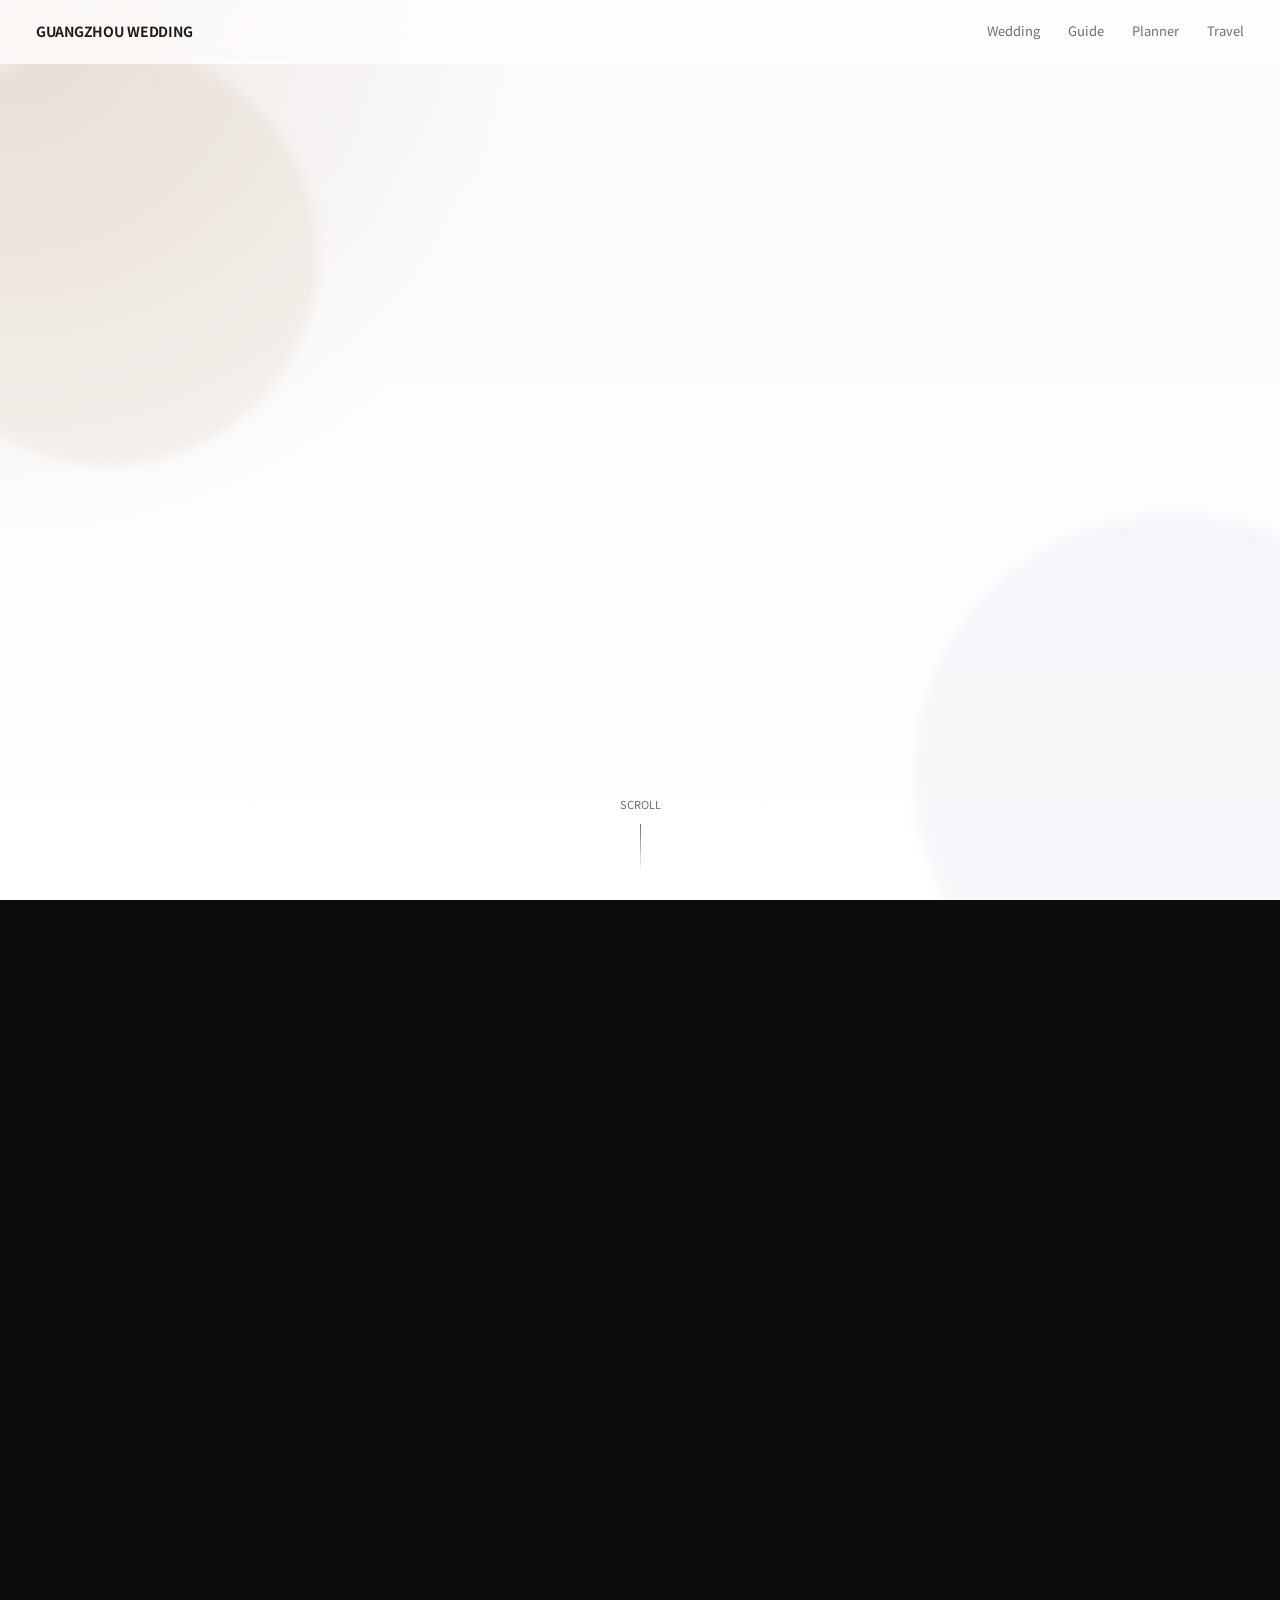
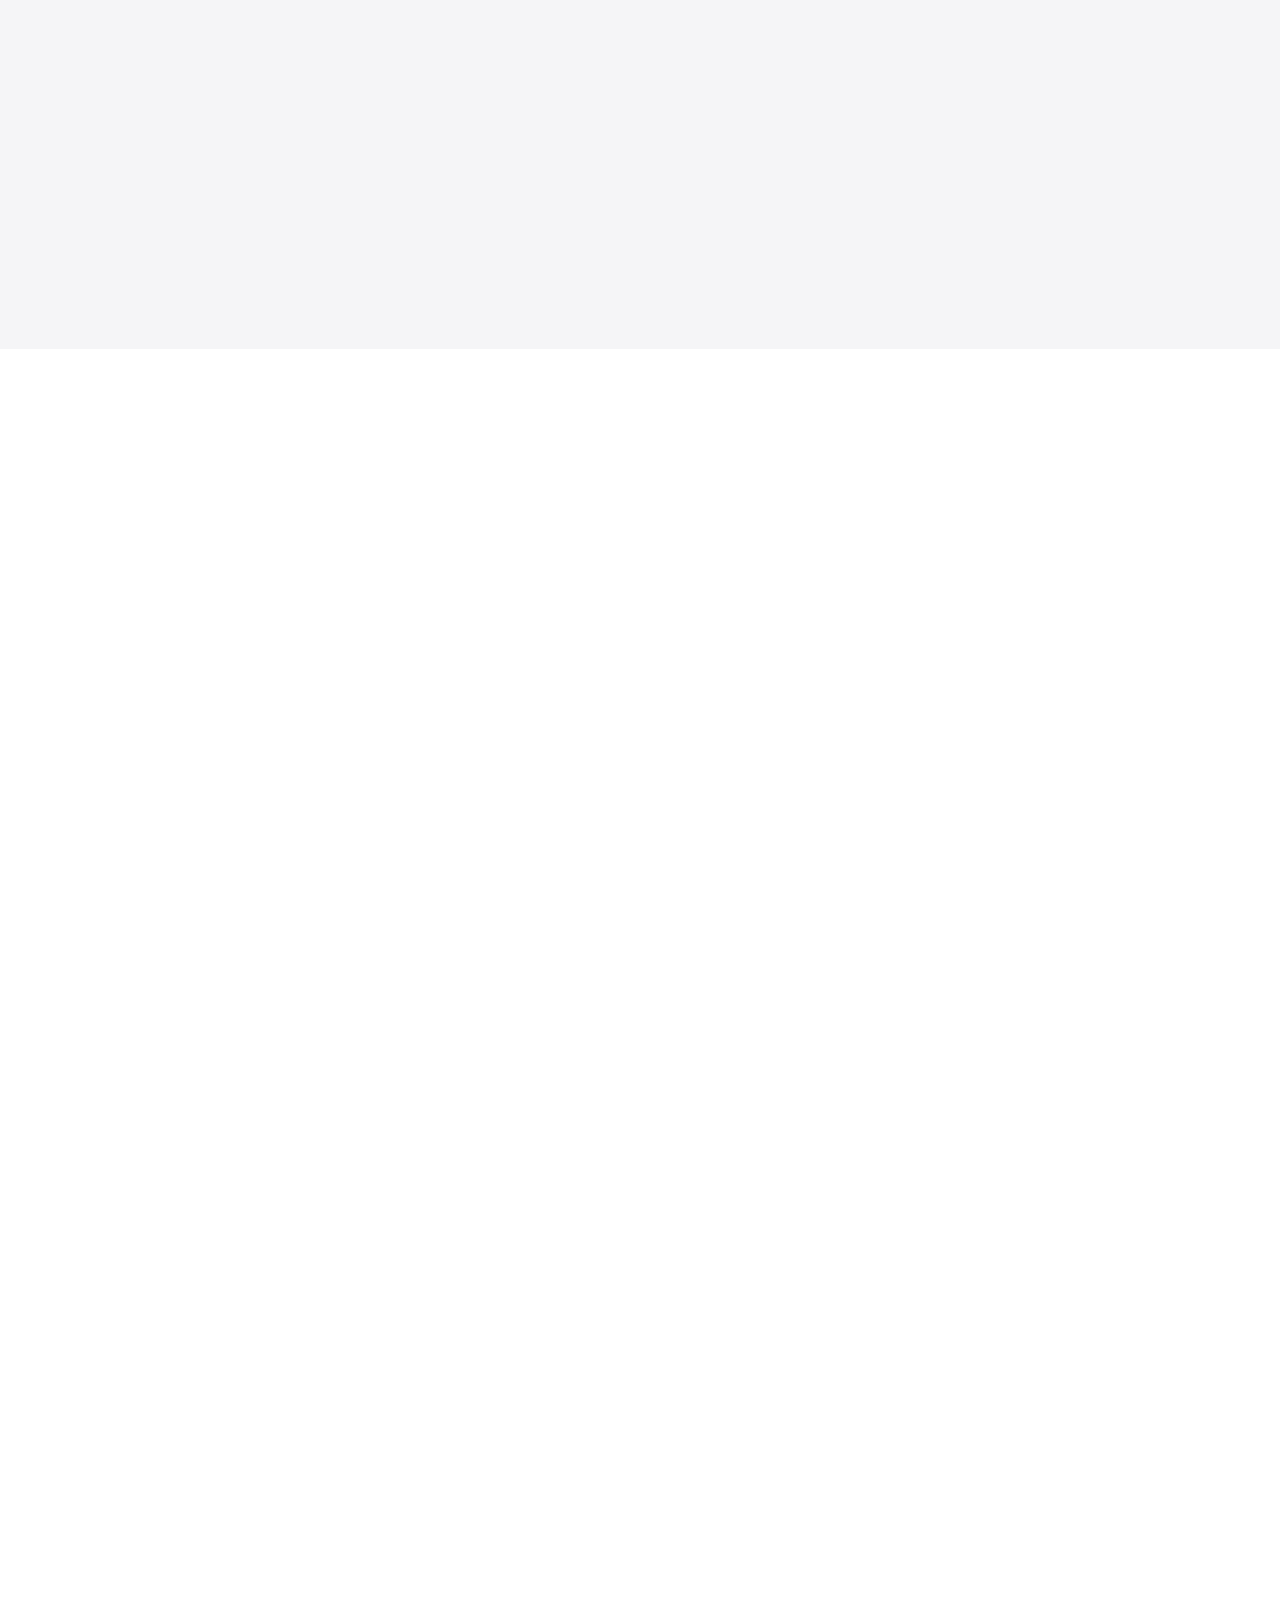
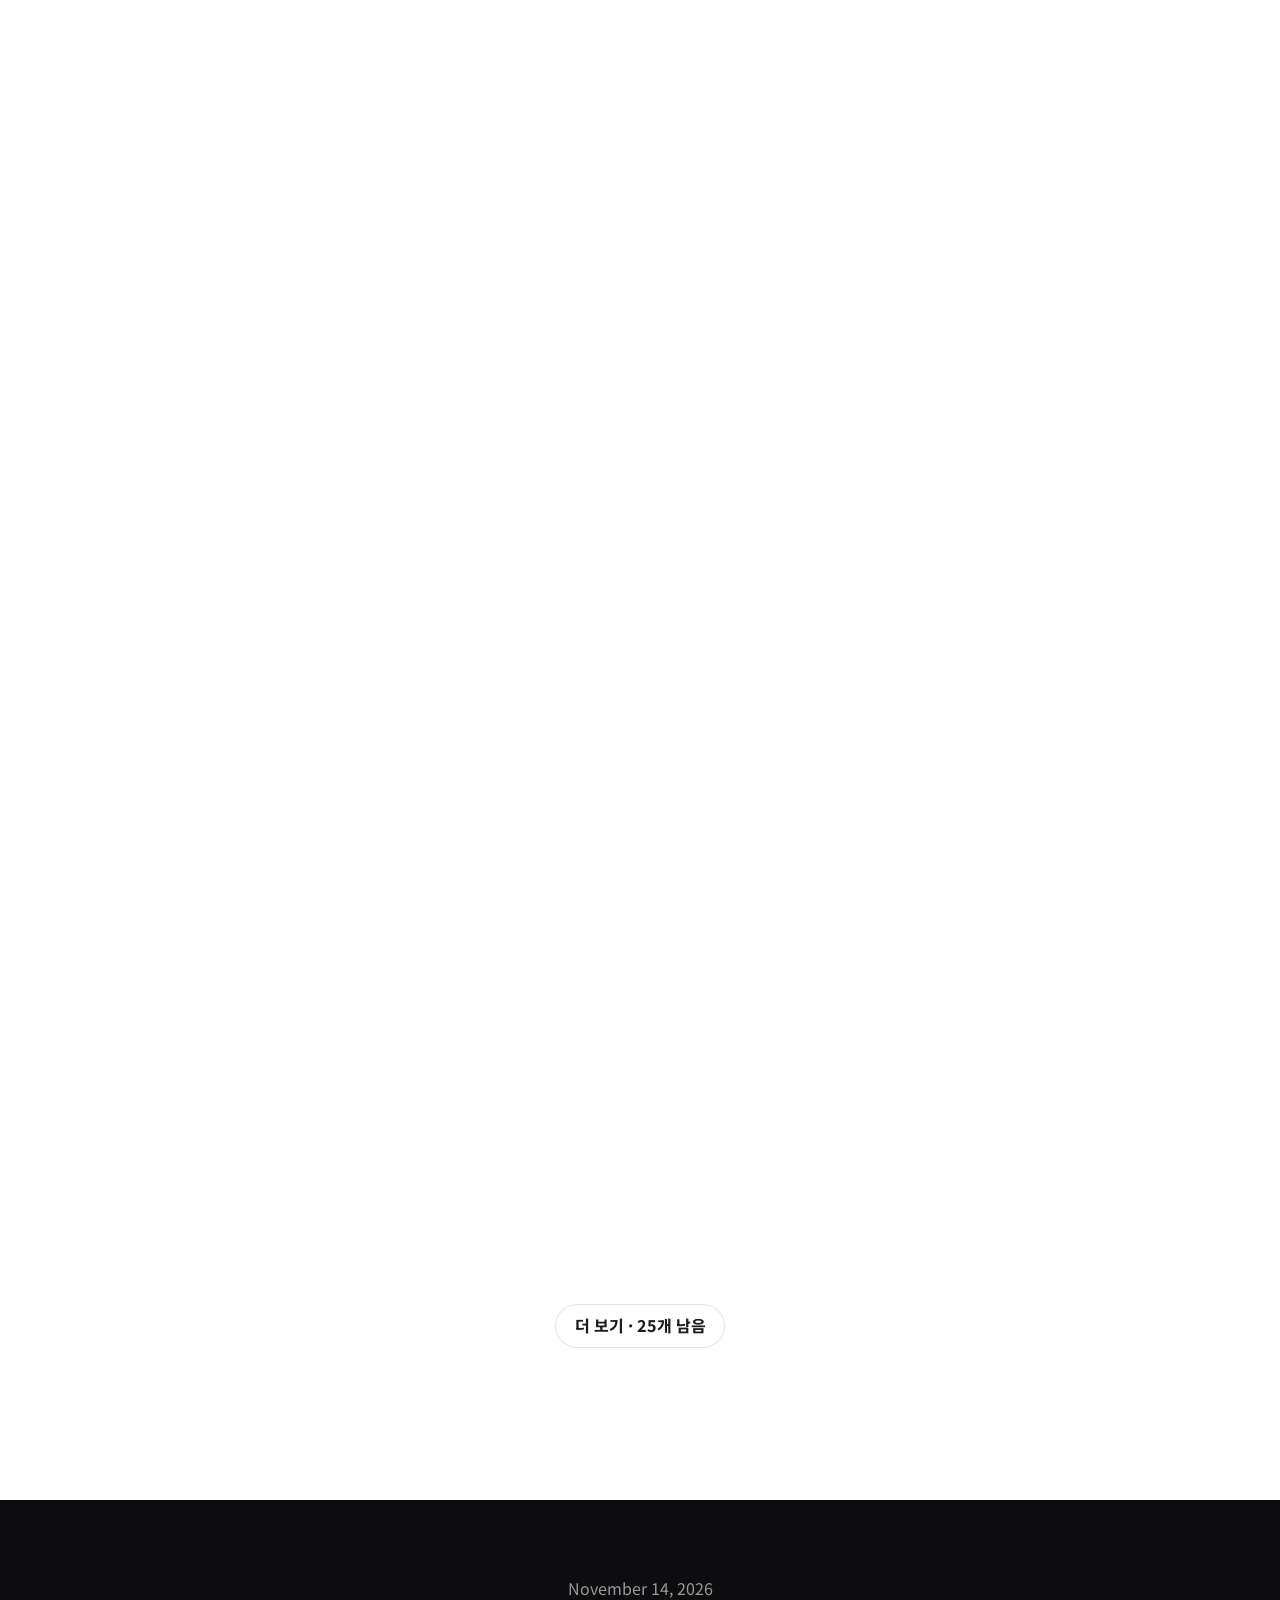
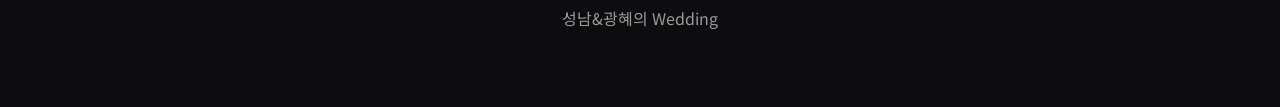
==== commit 4d2c4987: "fix: 지도 선택 모달 X 버튼 닫기 기능 복구" ====
--- a/index.html
+++ b/index.html
@@ -676,10 +676,10 @@
 <script src="js/modules/planner.js?v=51"></script>
 <script src="js/modules/travel.js?v=32"></script>
   <script src="js/modules/guide.js?v=31"></script>
-  <script src="js/modules/detail.js?v=39"></script>
+  <script src="js/modules/detail.js?v=40"></script>
   <script src="js/modules/storage.js?v=34"></script>
   <script src="js/modules/share.js?v=31"></script>
-  <script src="js/modules/events.js?v=43"></script>
+  <script src="js/modules/events.js?v=44"></script>
   <script src="js/app.js?v=33"></script>
 </body>
 </html>
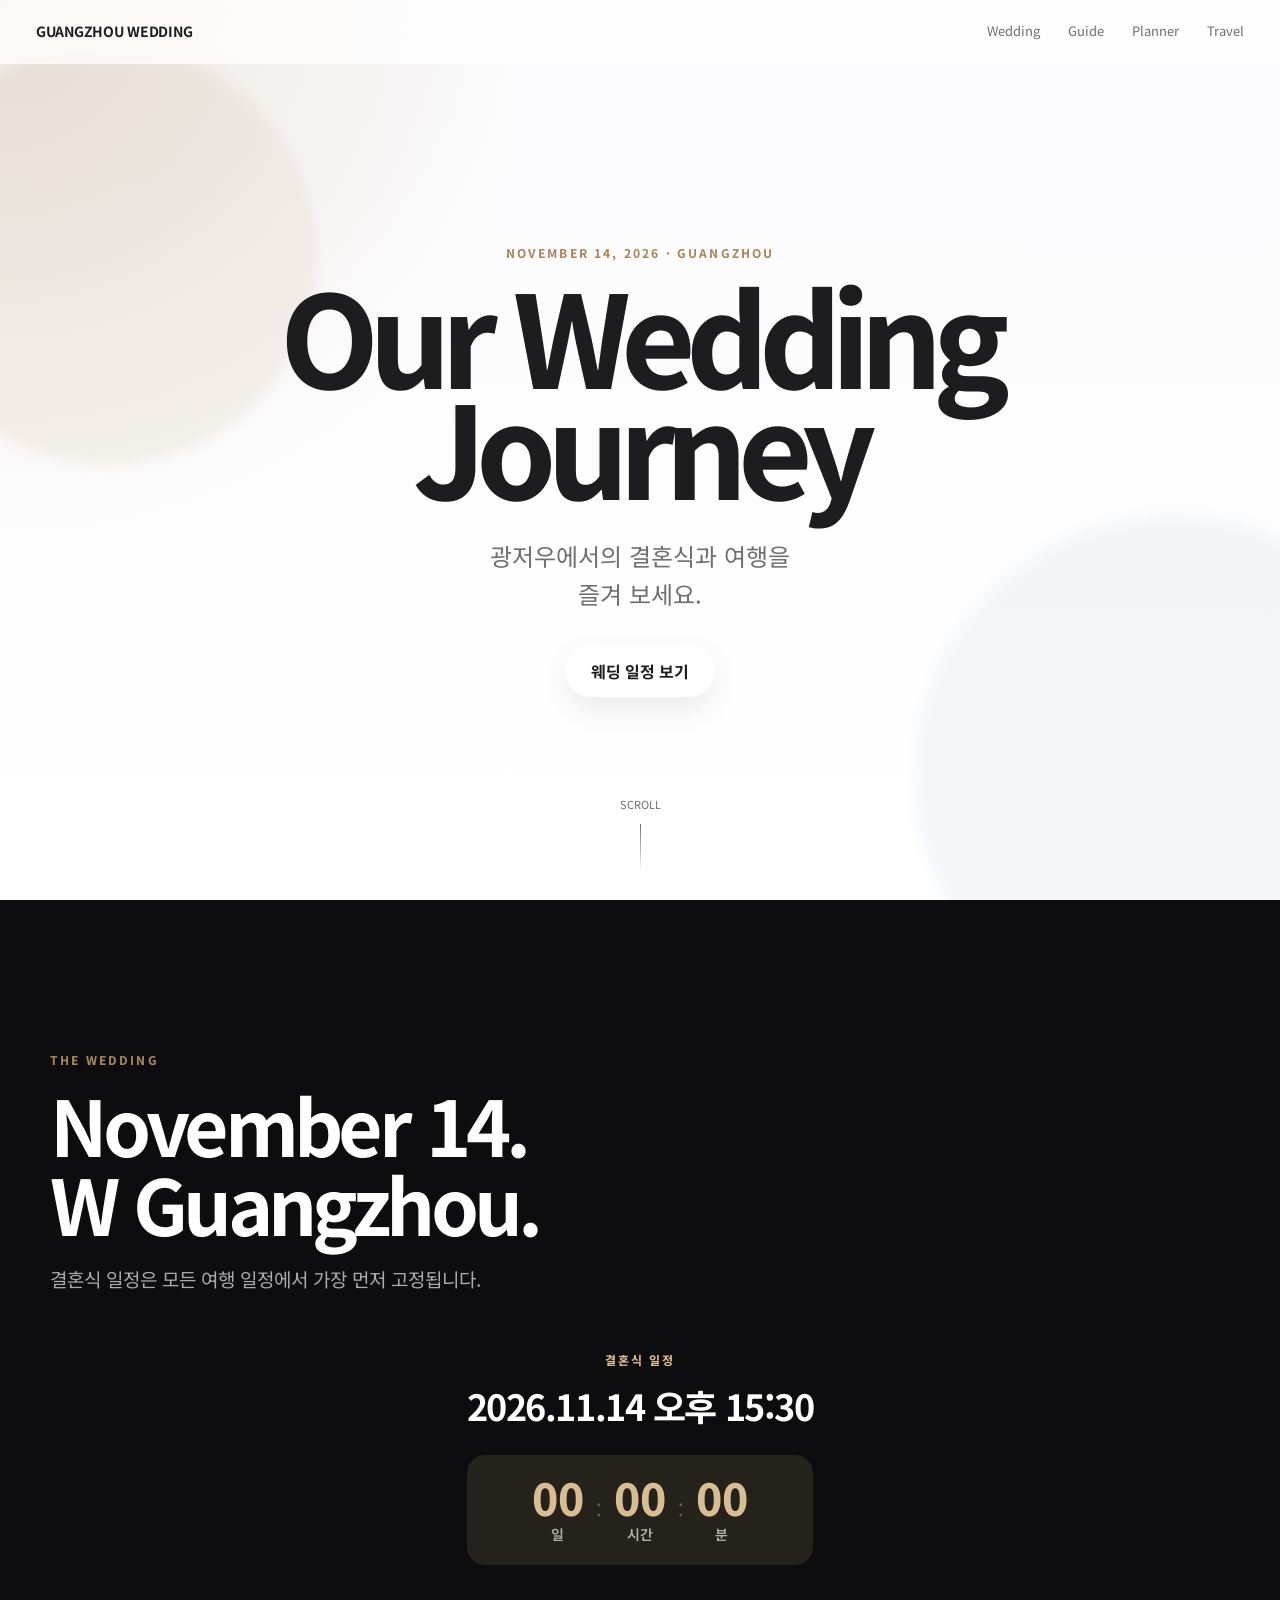
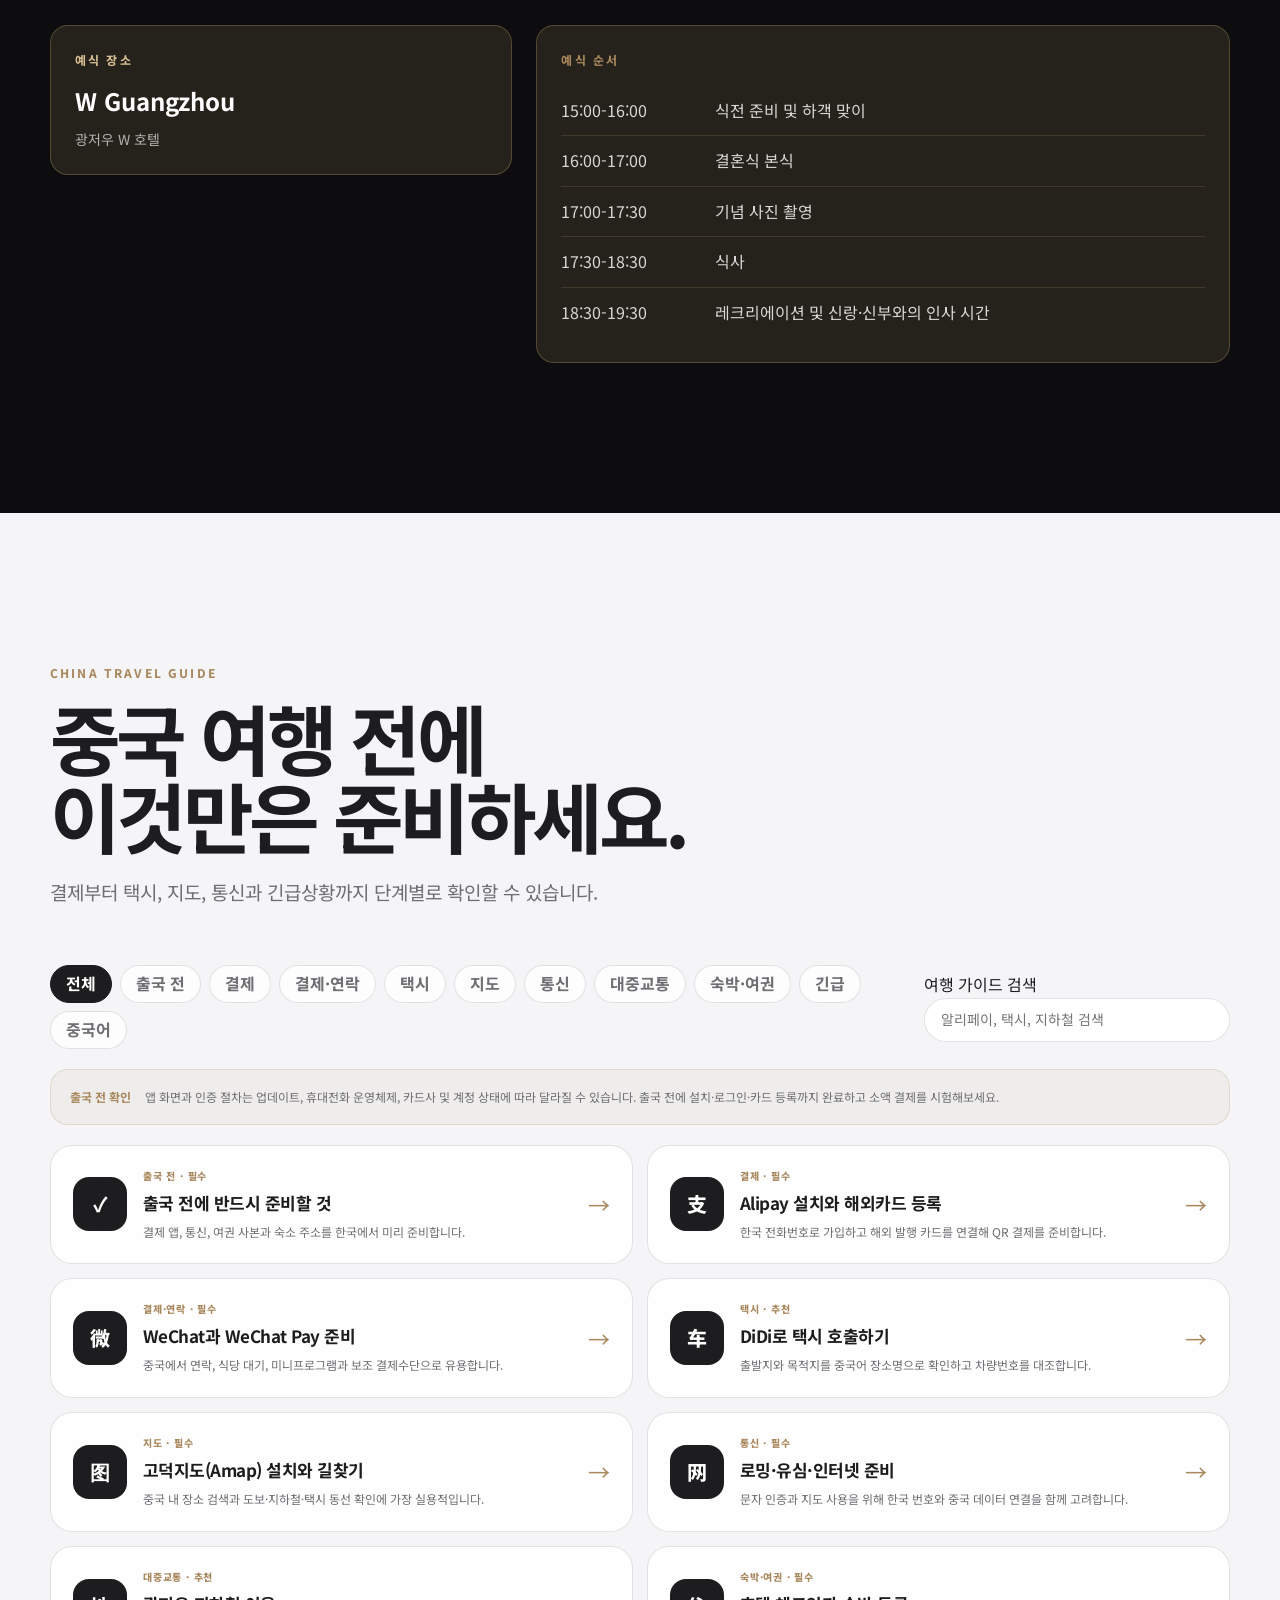
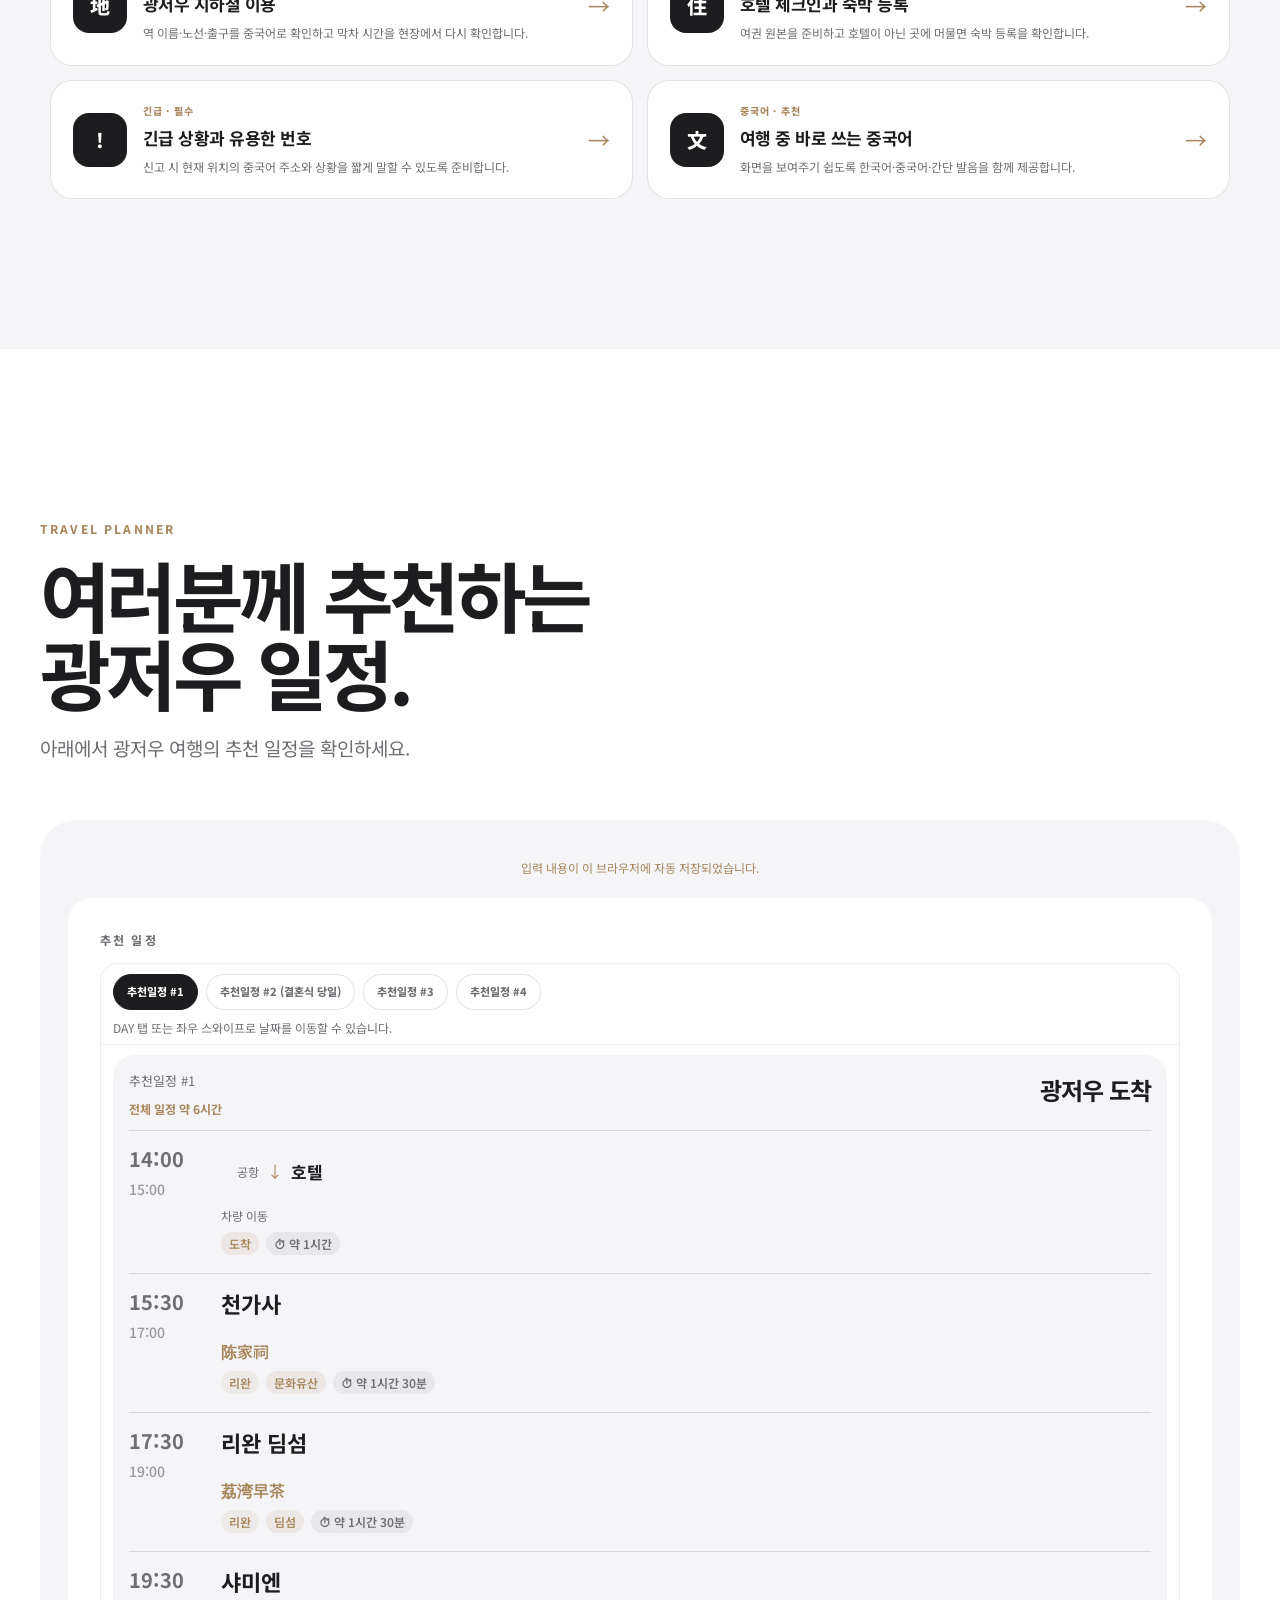
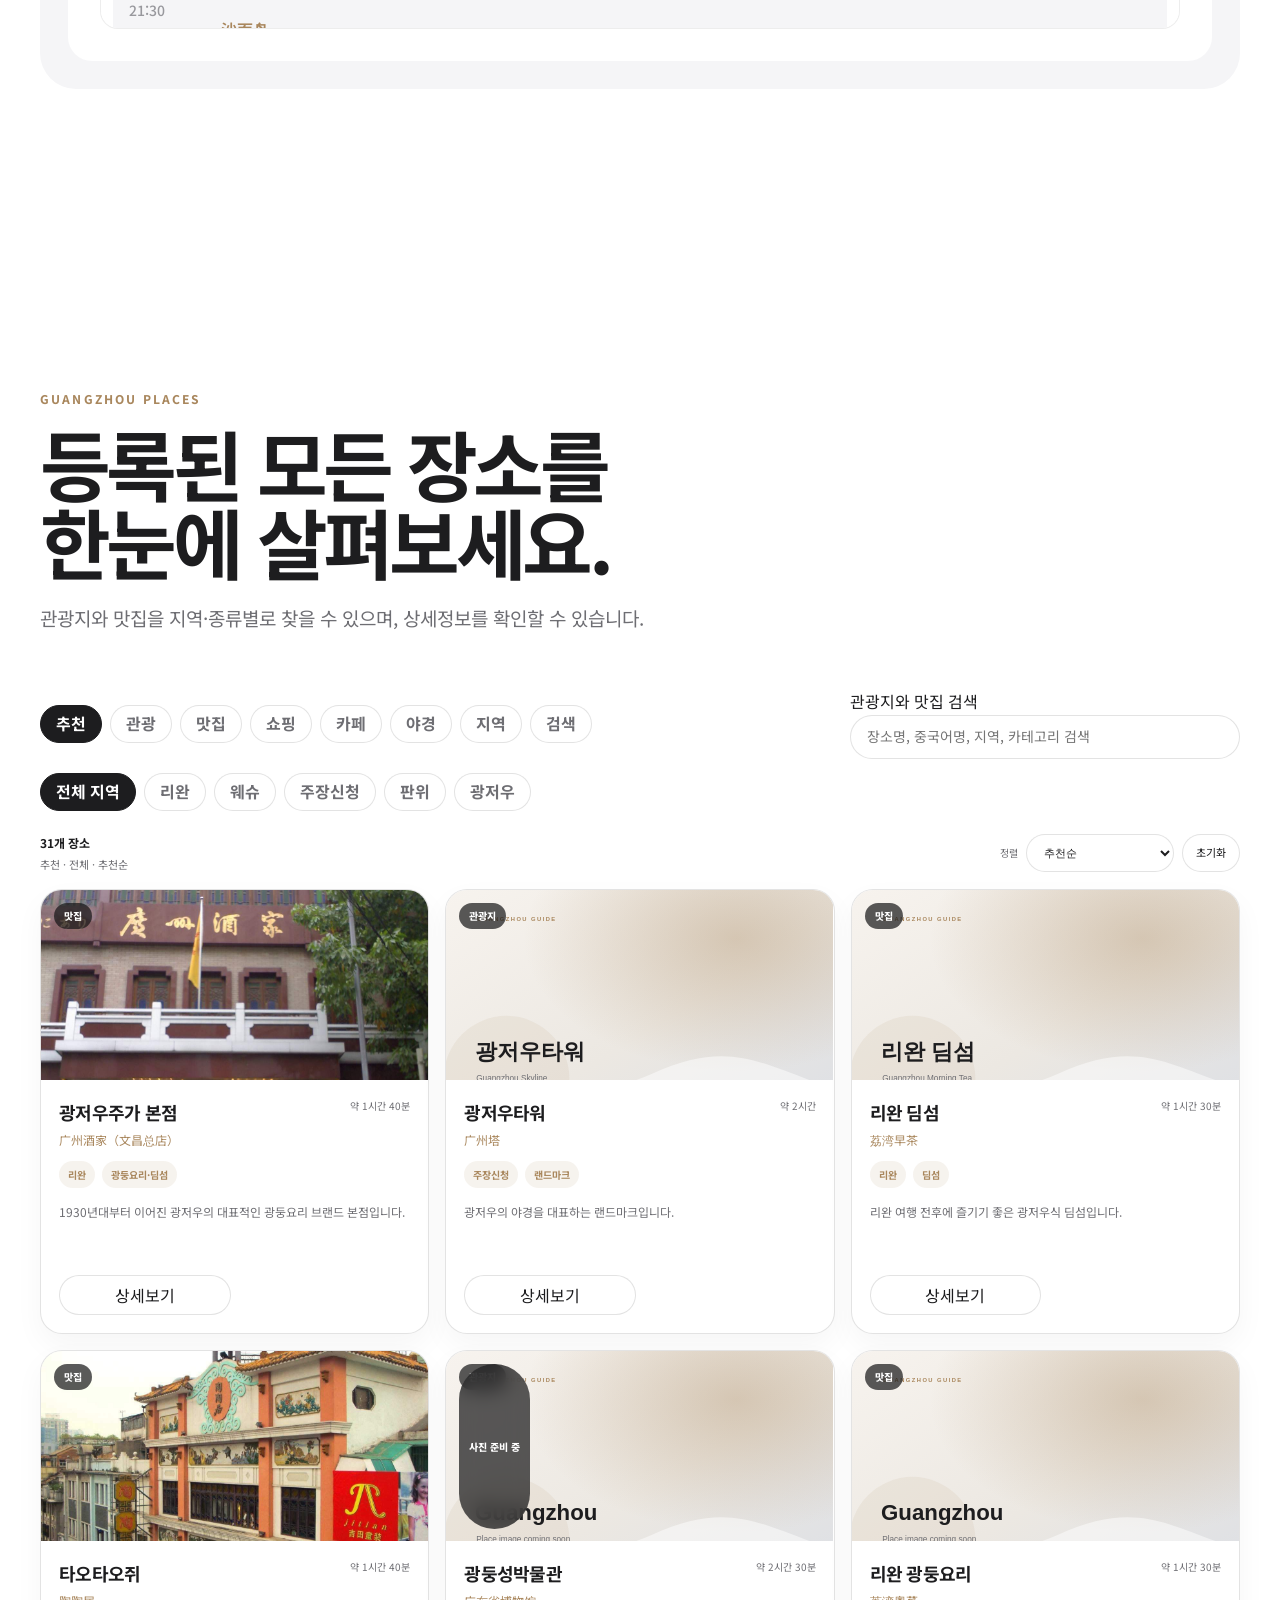
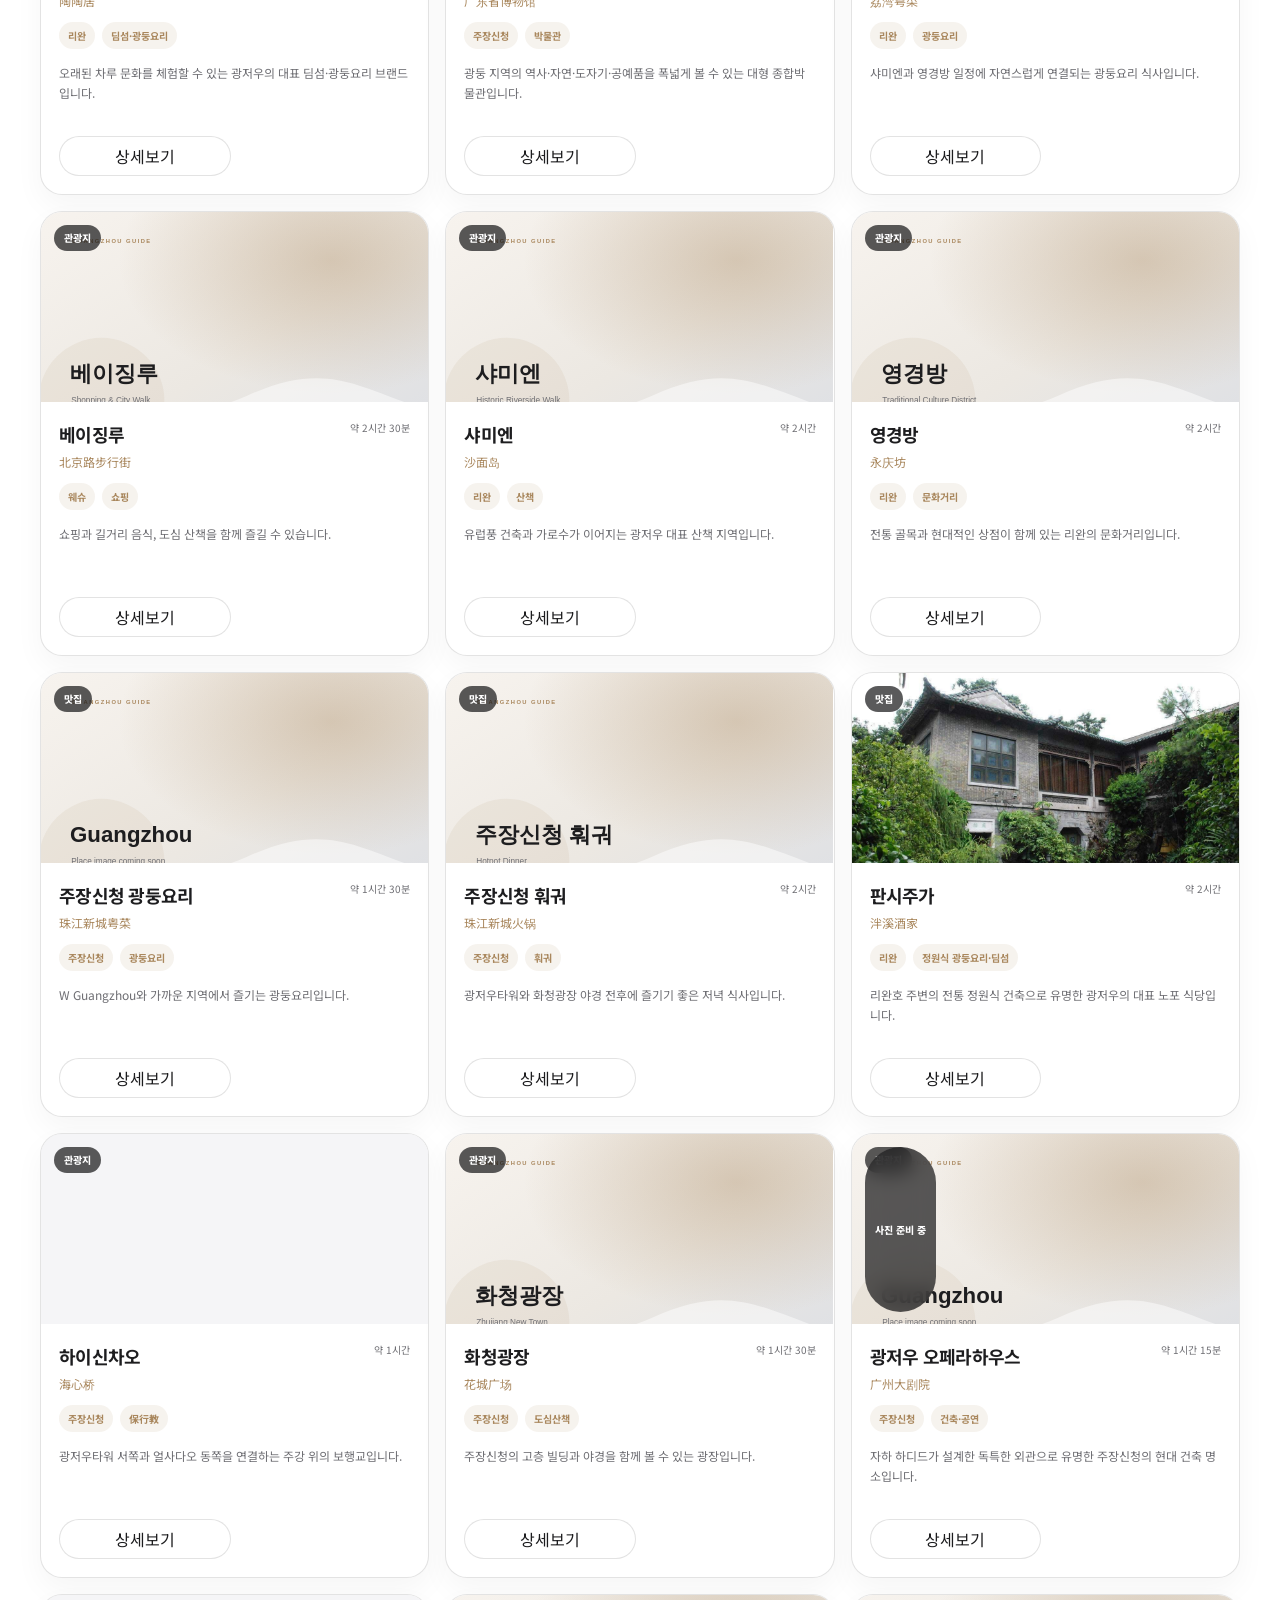
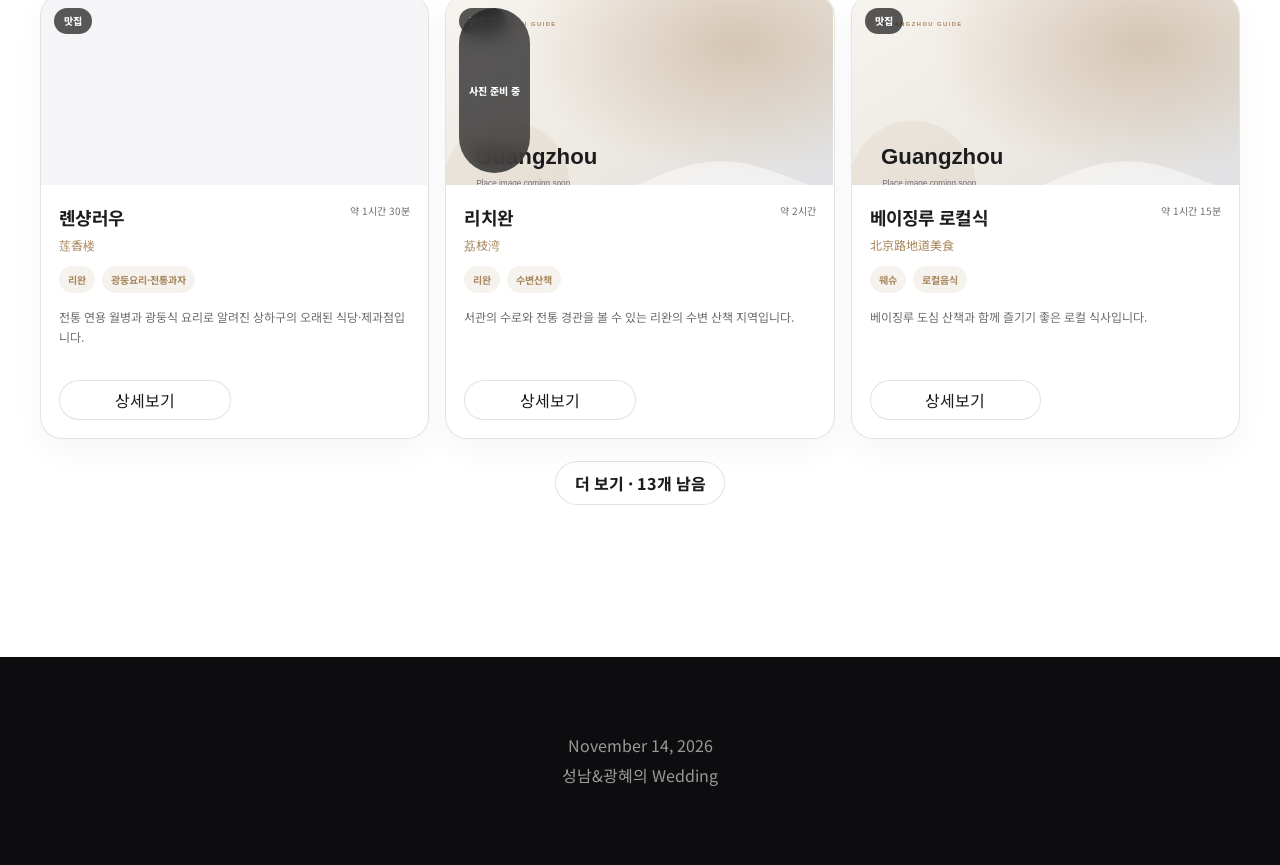
==== commit f89ae23a: "fix: events.js 구조 복구 및 캐시 무효화" ====
--- a/index.html
+++ b/index.html
@@ -669,7 +669,7 @@
   </div>
 
 <script src="data/recommendedScheduleConfig.js?v=2"></script>
-<script src="js/state.js?v=35"></script>
+<script src="js/state.js?v=36"></script>
 <script src="js/modules/utils.js?v=33"></script>
 <script src="js/modules/image-loader.js?v=35"></script>
 <script src="js/modules/data.js?v=32"></script>
@@ -679,7 +679,7 @@
   <script src="js/modules/detail.js?v=40"></script>
   <script src="js/modules/storage.js?v=34"></script>
   <script src="js/modules/share.js?v=31"></script>
-  <script src="js/modules/events.js?v=44"></script>
-  <script src="js/app.js?v=33"></script>
+  <script src="js/modules/events.js?v=45"></script>
+  <script src="js/app.js?v=35"></script>
 </body>
 </html>
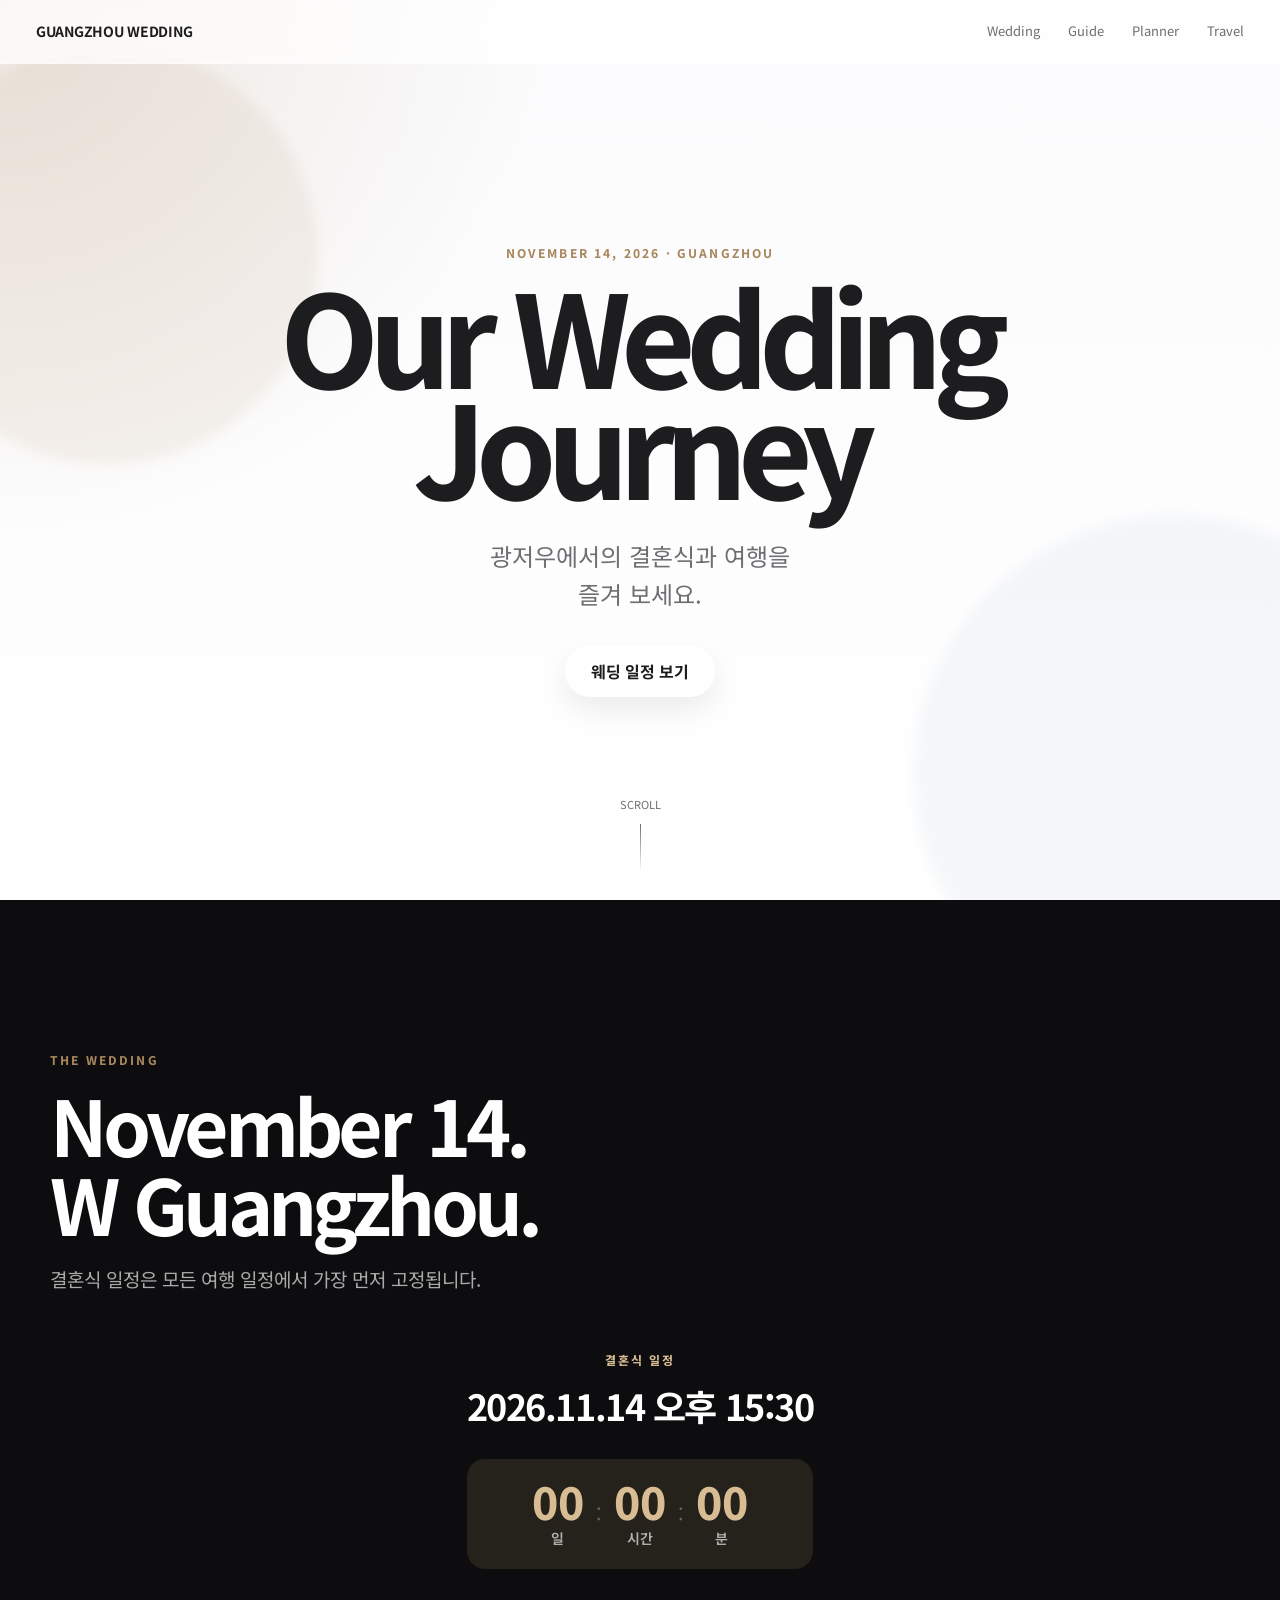
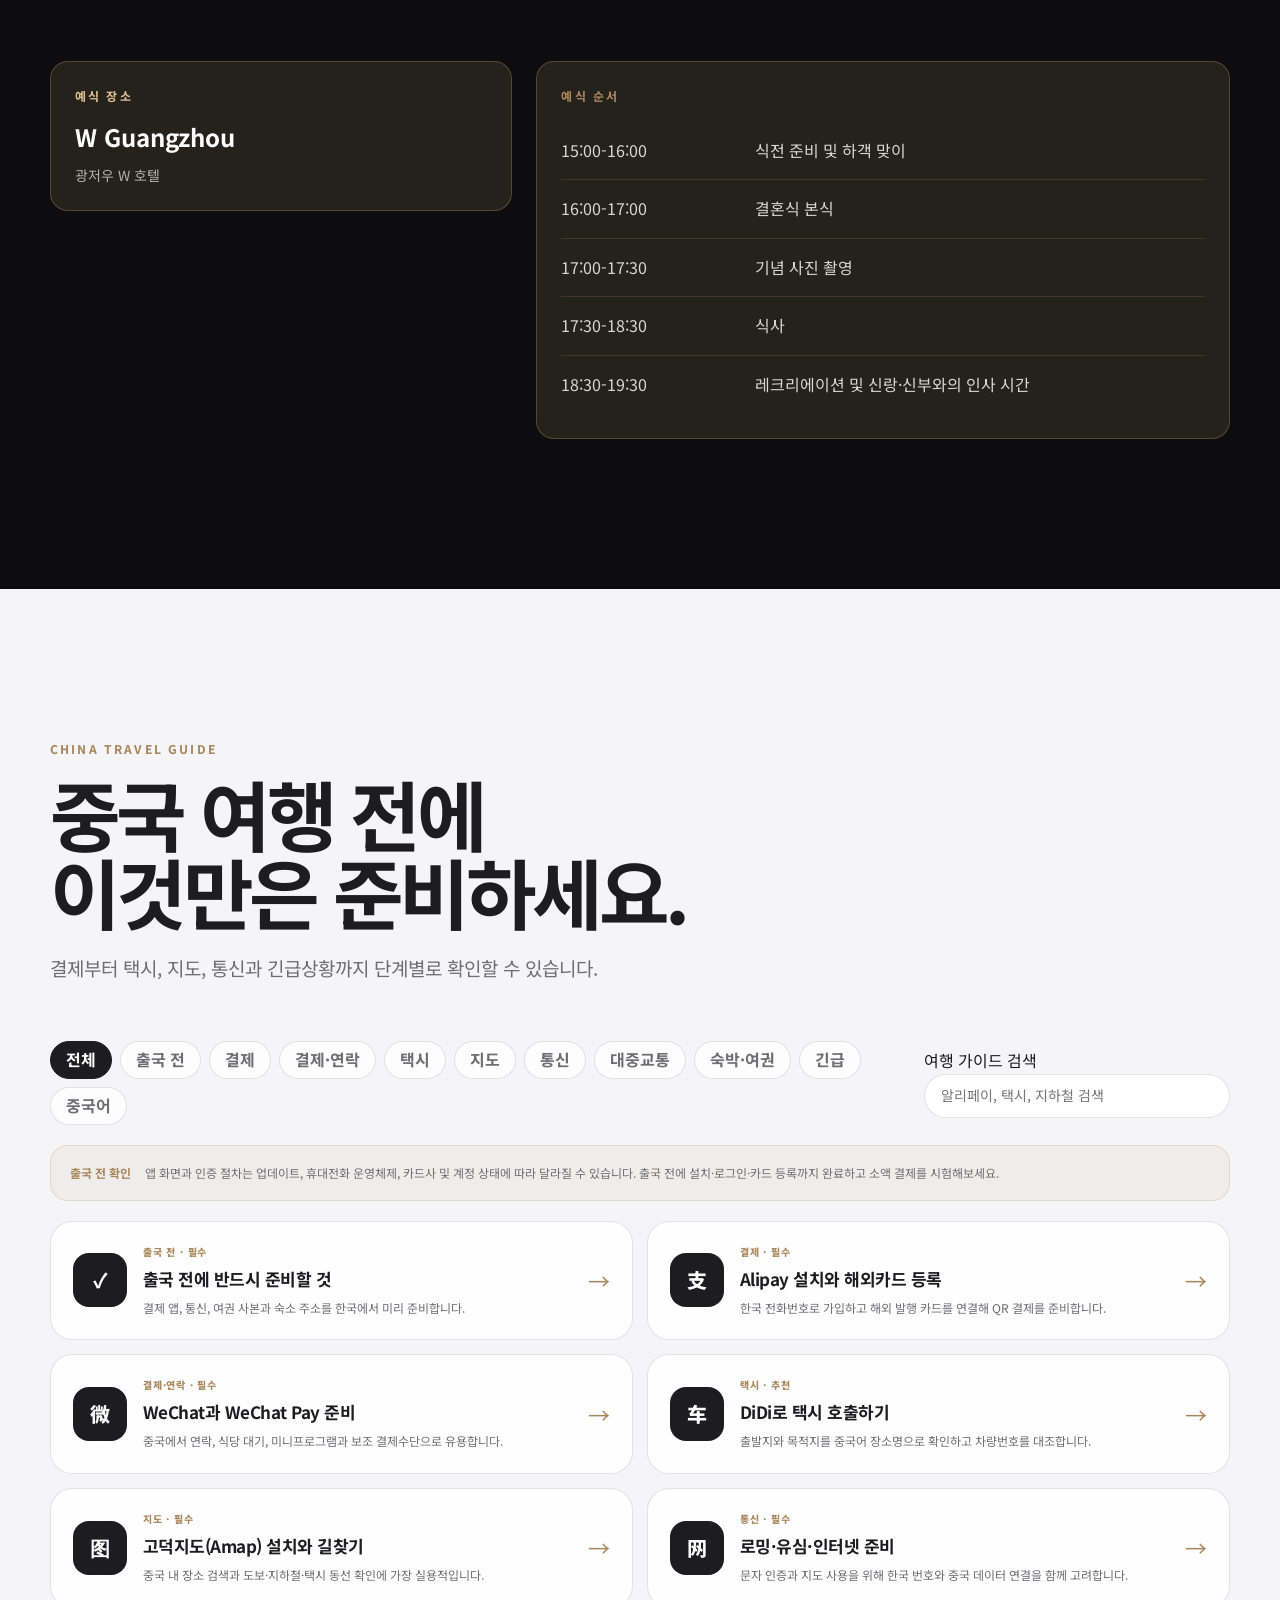
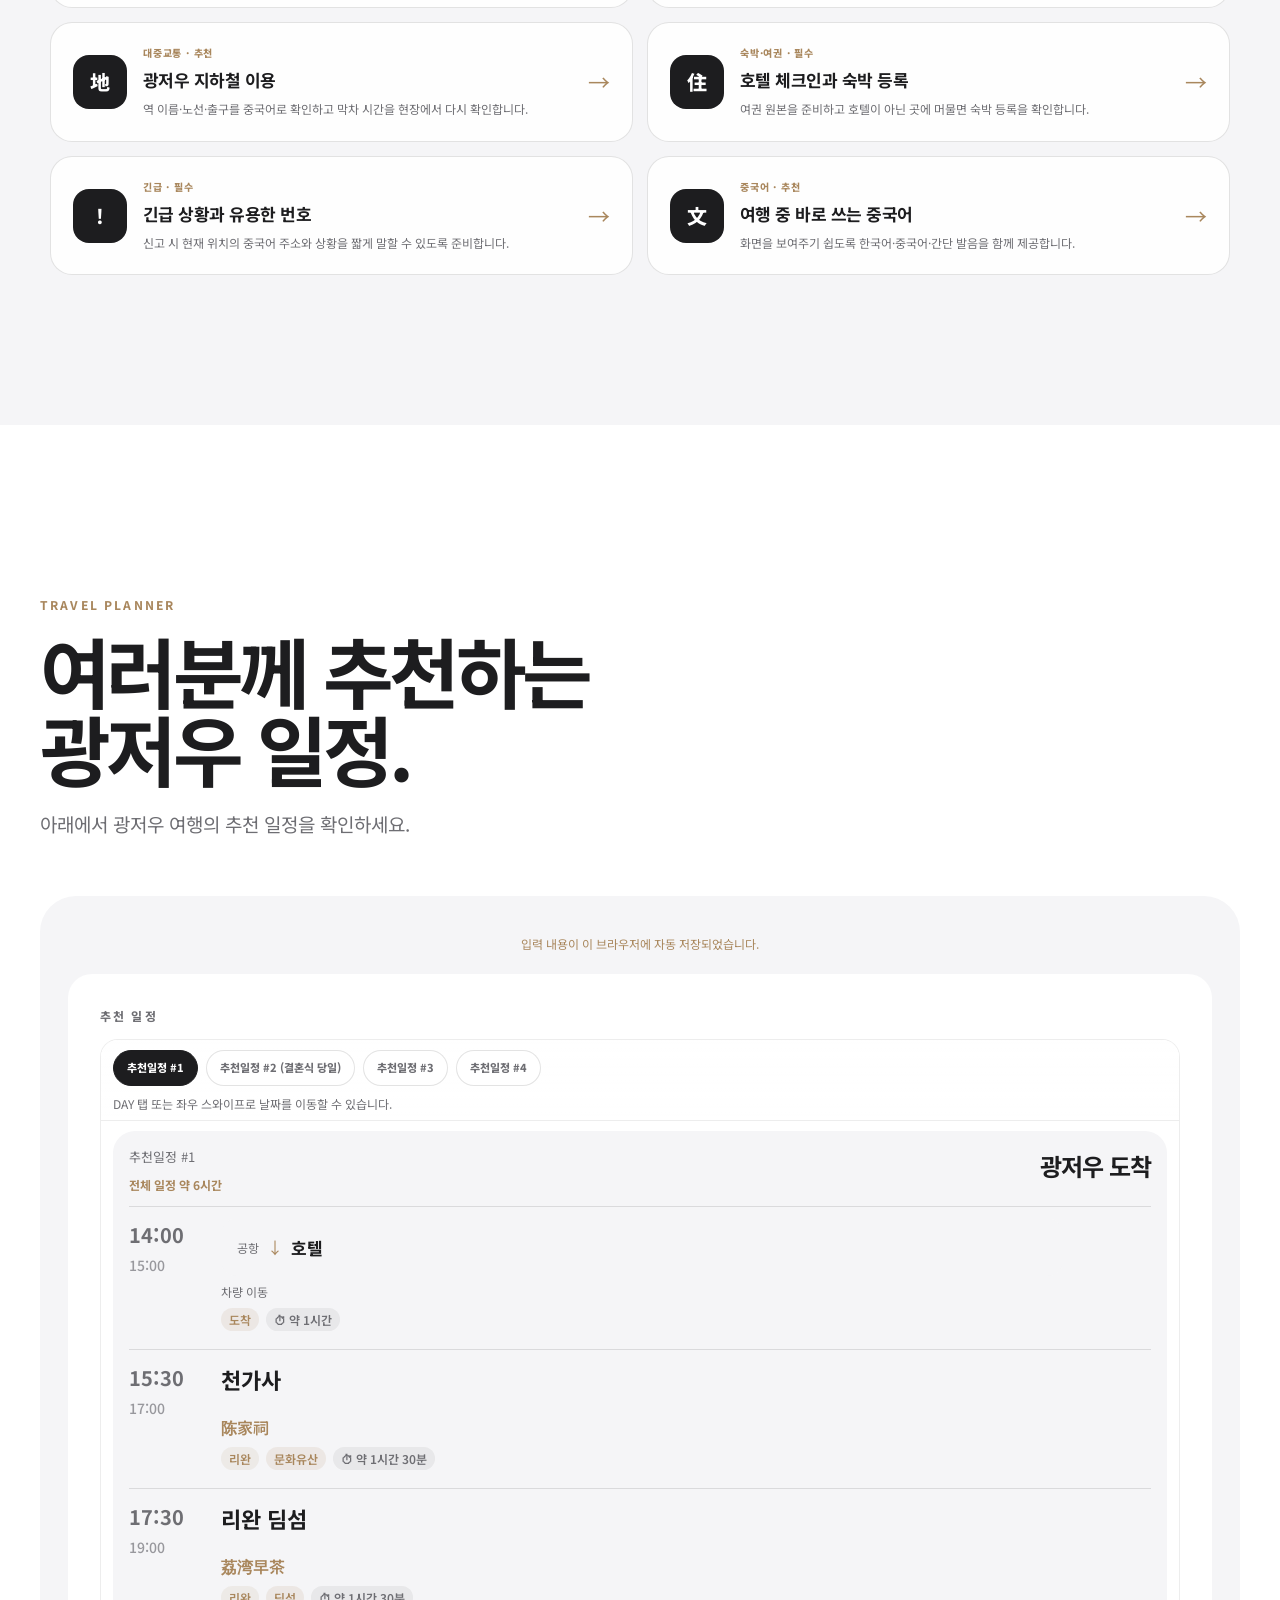
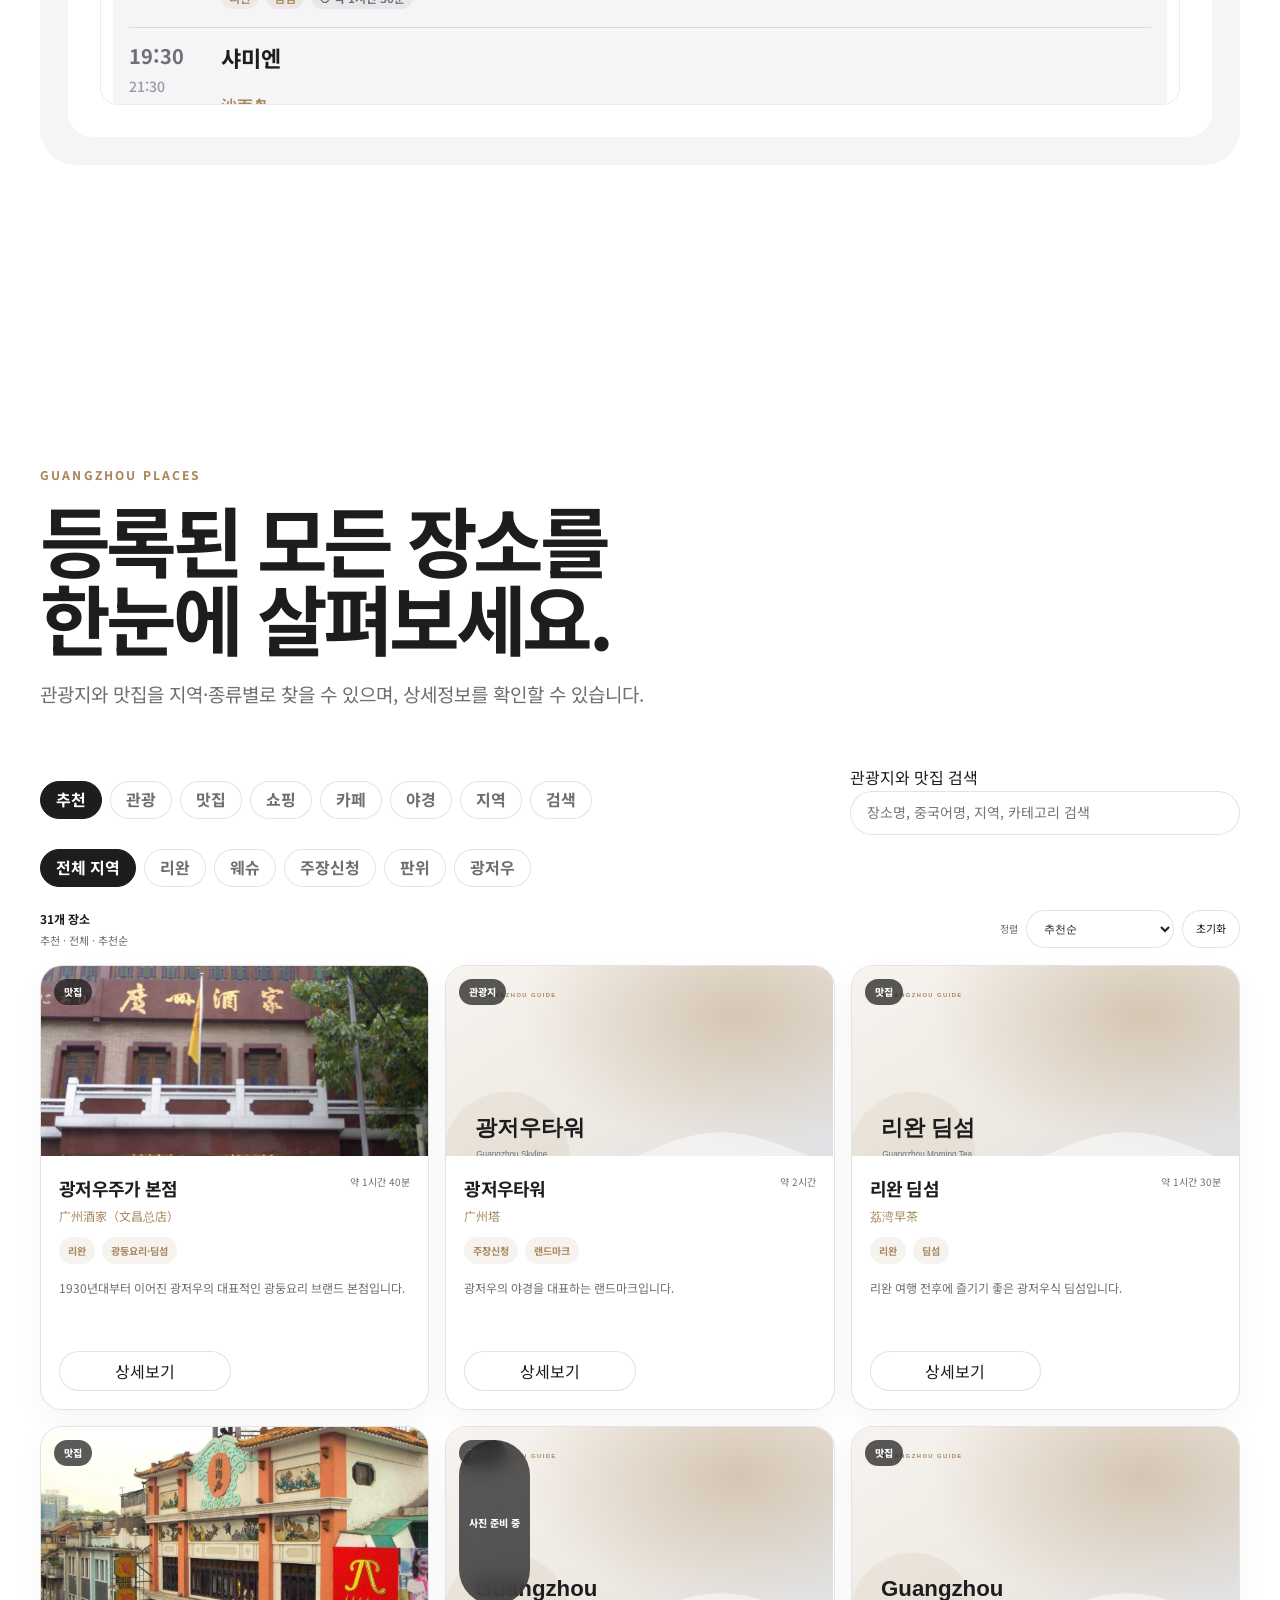
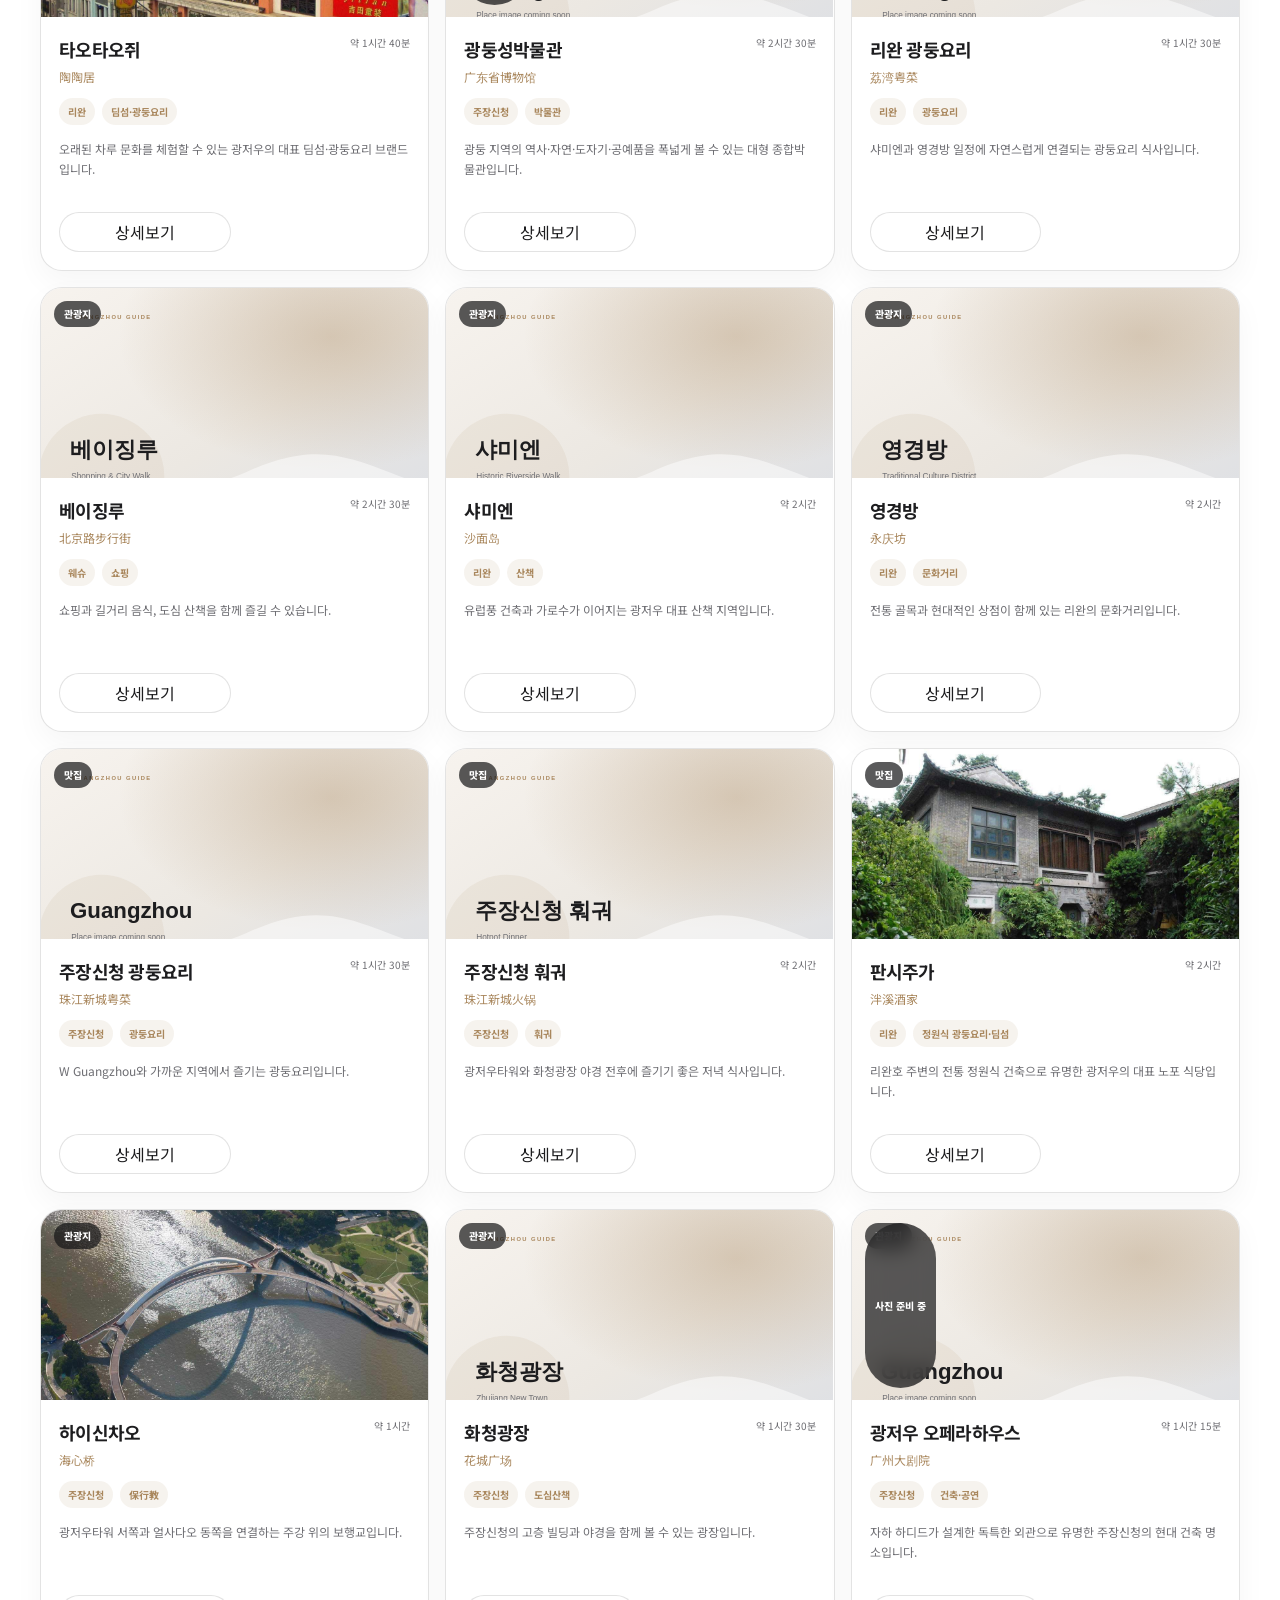
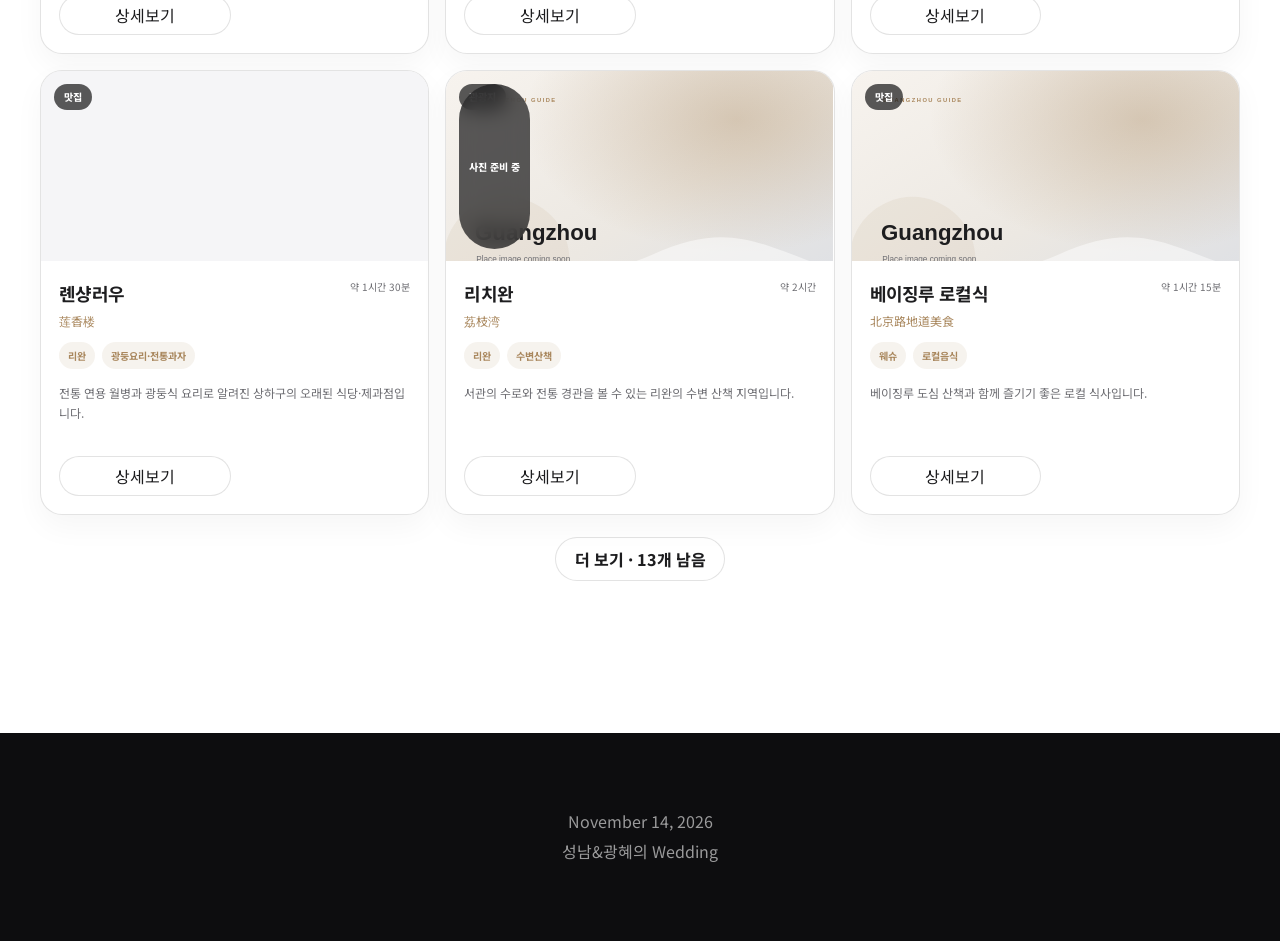
==== commit bc1559dc: "style: Wedding 섹션 레이아웃 개선 - 시간과 내용 간격 확대" ====
--- a/index.html
+++ b/index.html
@@ -9,7 +9,7 @@
   <link rel="dns-prefetch" href="https://fonts.googleapis.com">
   
   <link rel="stylesheet" href="css/base.css?v=32">
-  <link rel="stylesheet" href="css/layout.css?v=37">
+  <link rel="stylesheet" href="css/layout.css?v=38">
   <link rel="stylesheet" href="css/planner.css?v=38">
   <link rel="stylesheet" href="css/detail.css?v=33">
   <link rel="stylesheet" href="css/guide.css?v=31">
--- a/css/layout.css
+++ b/css/layout.css
@@ -365,7 +365,7 @@
 }
 
 .wedding-time-highlight {
-  margin-bottom: 32px;
+  margin-bottom: 64px;
 }
 
 .time-label {
@@ -377,7 +377,7 @@
 }
 
 .wedding-time-highlight h3 {
-  margin: 0 0 20px;
+  margin: 0 0 24px;
   font-size: 36px;
   letter-spacing: -0.04em;
   color: white;
@@ -481,17 +481,21 @@
 }
 
 .ceremony-schedule-table td {
-  padding: 12px 0;
+  padding: 16px 0;
   color: rgba(255, 255, 255, 0.82);
   text-align: left;
   white-space: nowrap;
 }
 
+.ceremony-schedule-table td:first-child {
+  padding-right: 32px;
+}
+
 .ceremony-schedule-table .time-col {
-  width: 110px;
+  width: 130px;
   color: #d8bd94;
   font-weight: 600;
-  padding-right: 16px;
+  padding-right: 32px;
   white-space: nowrap;
 }
 
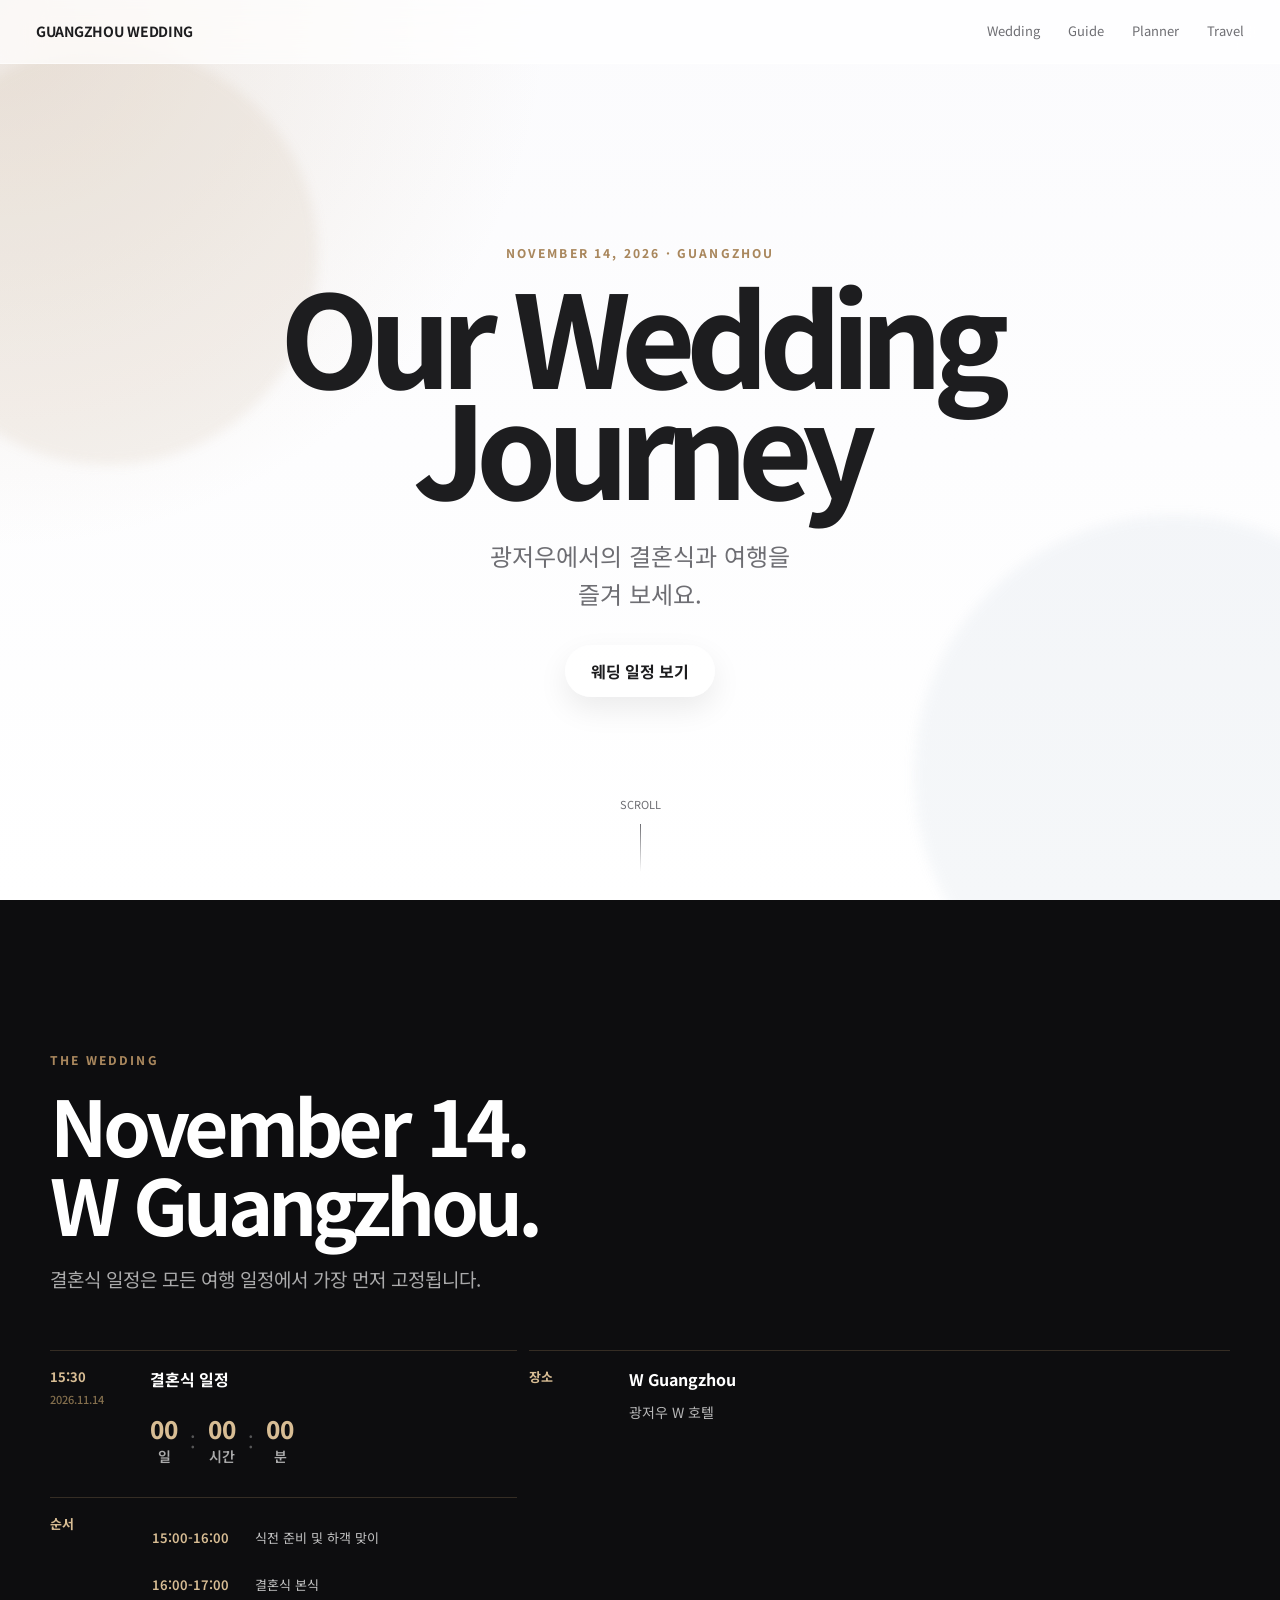
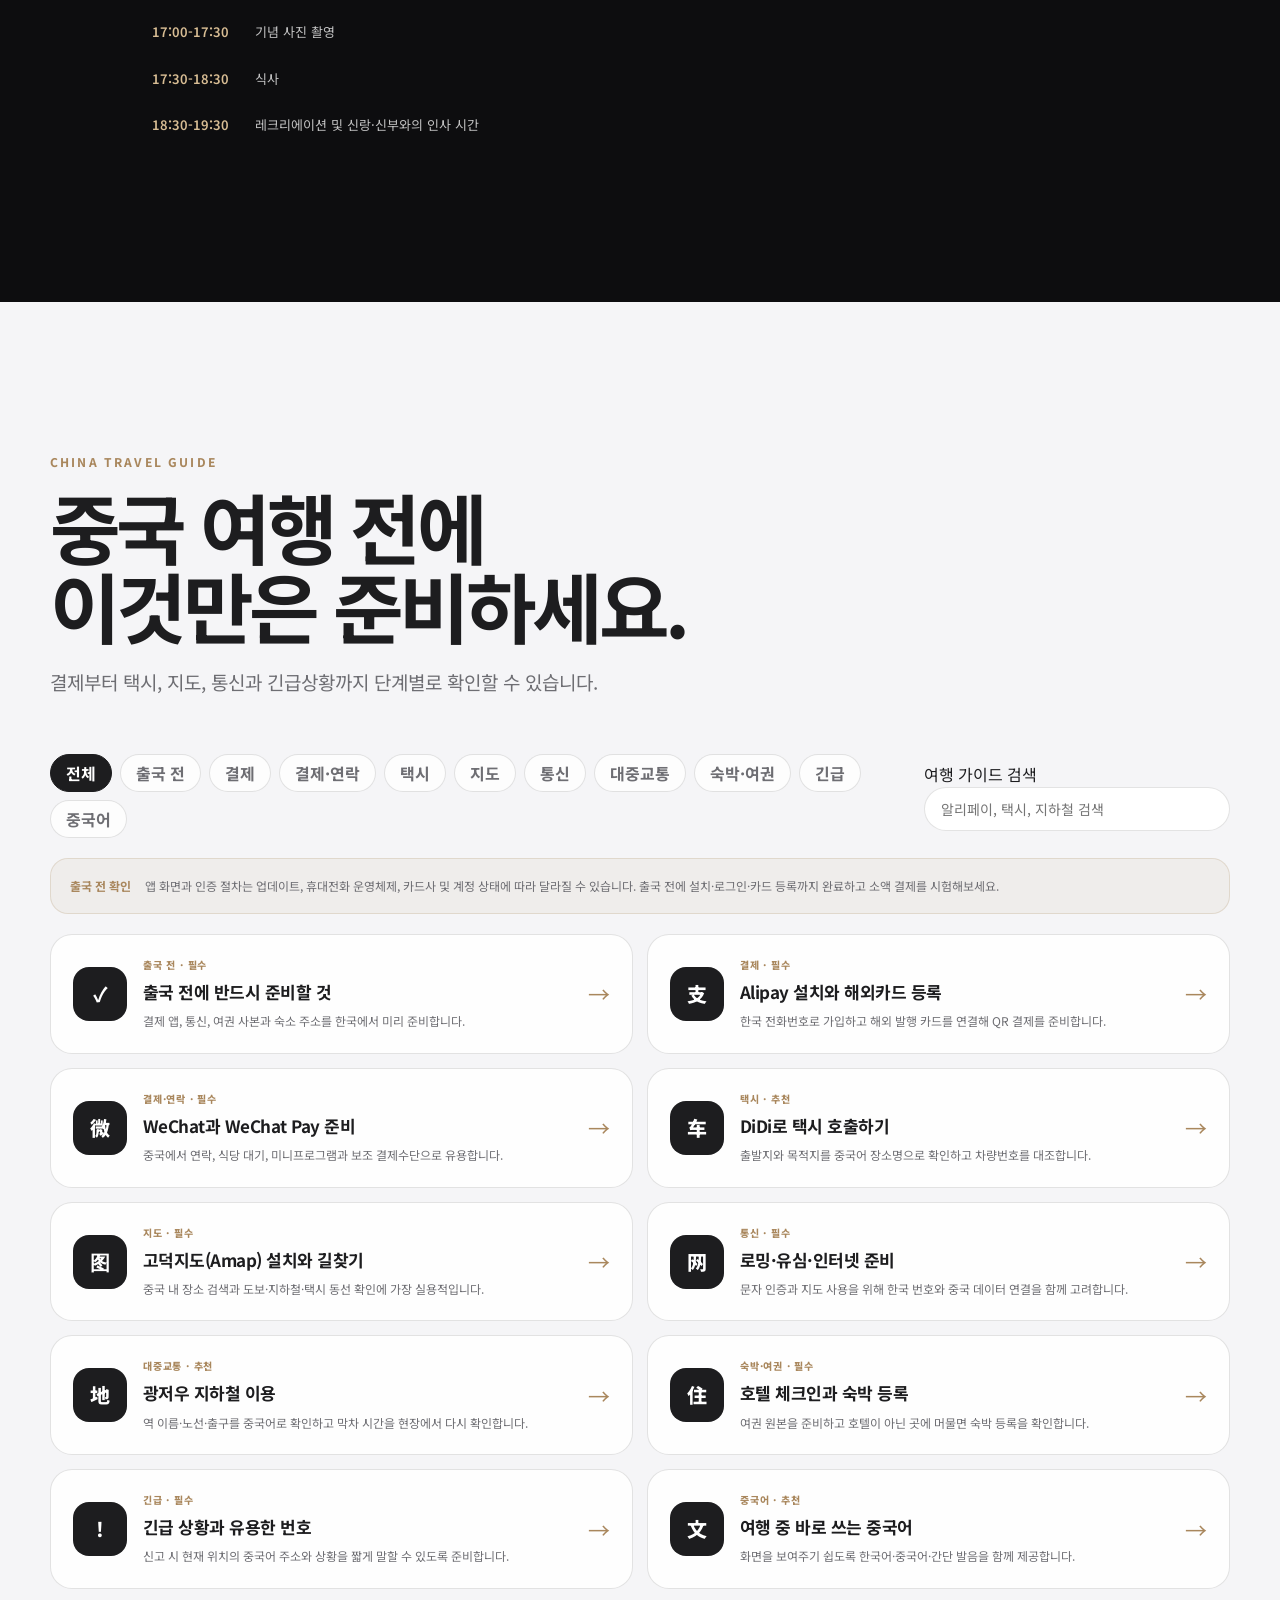
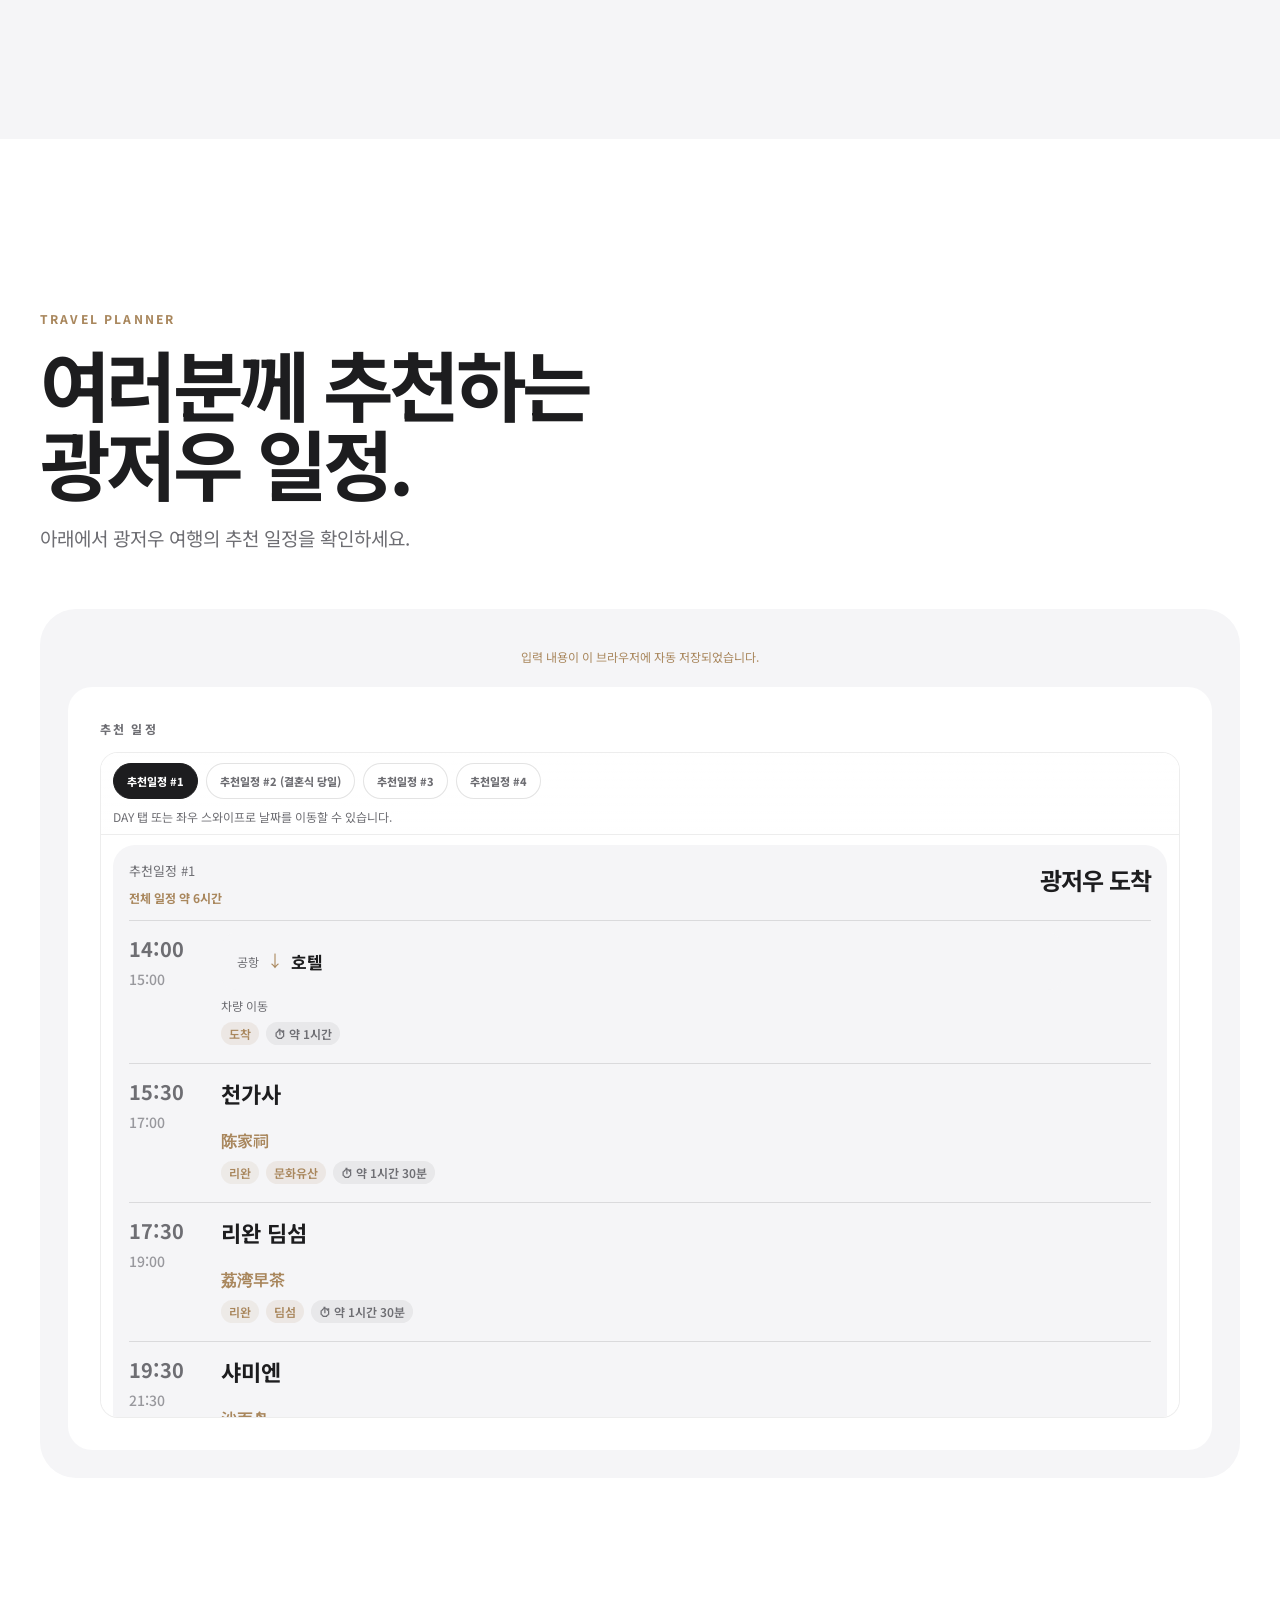
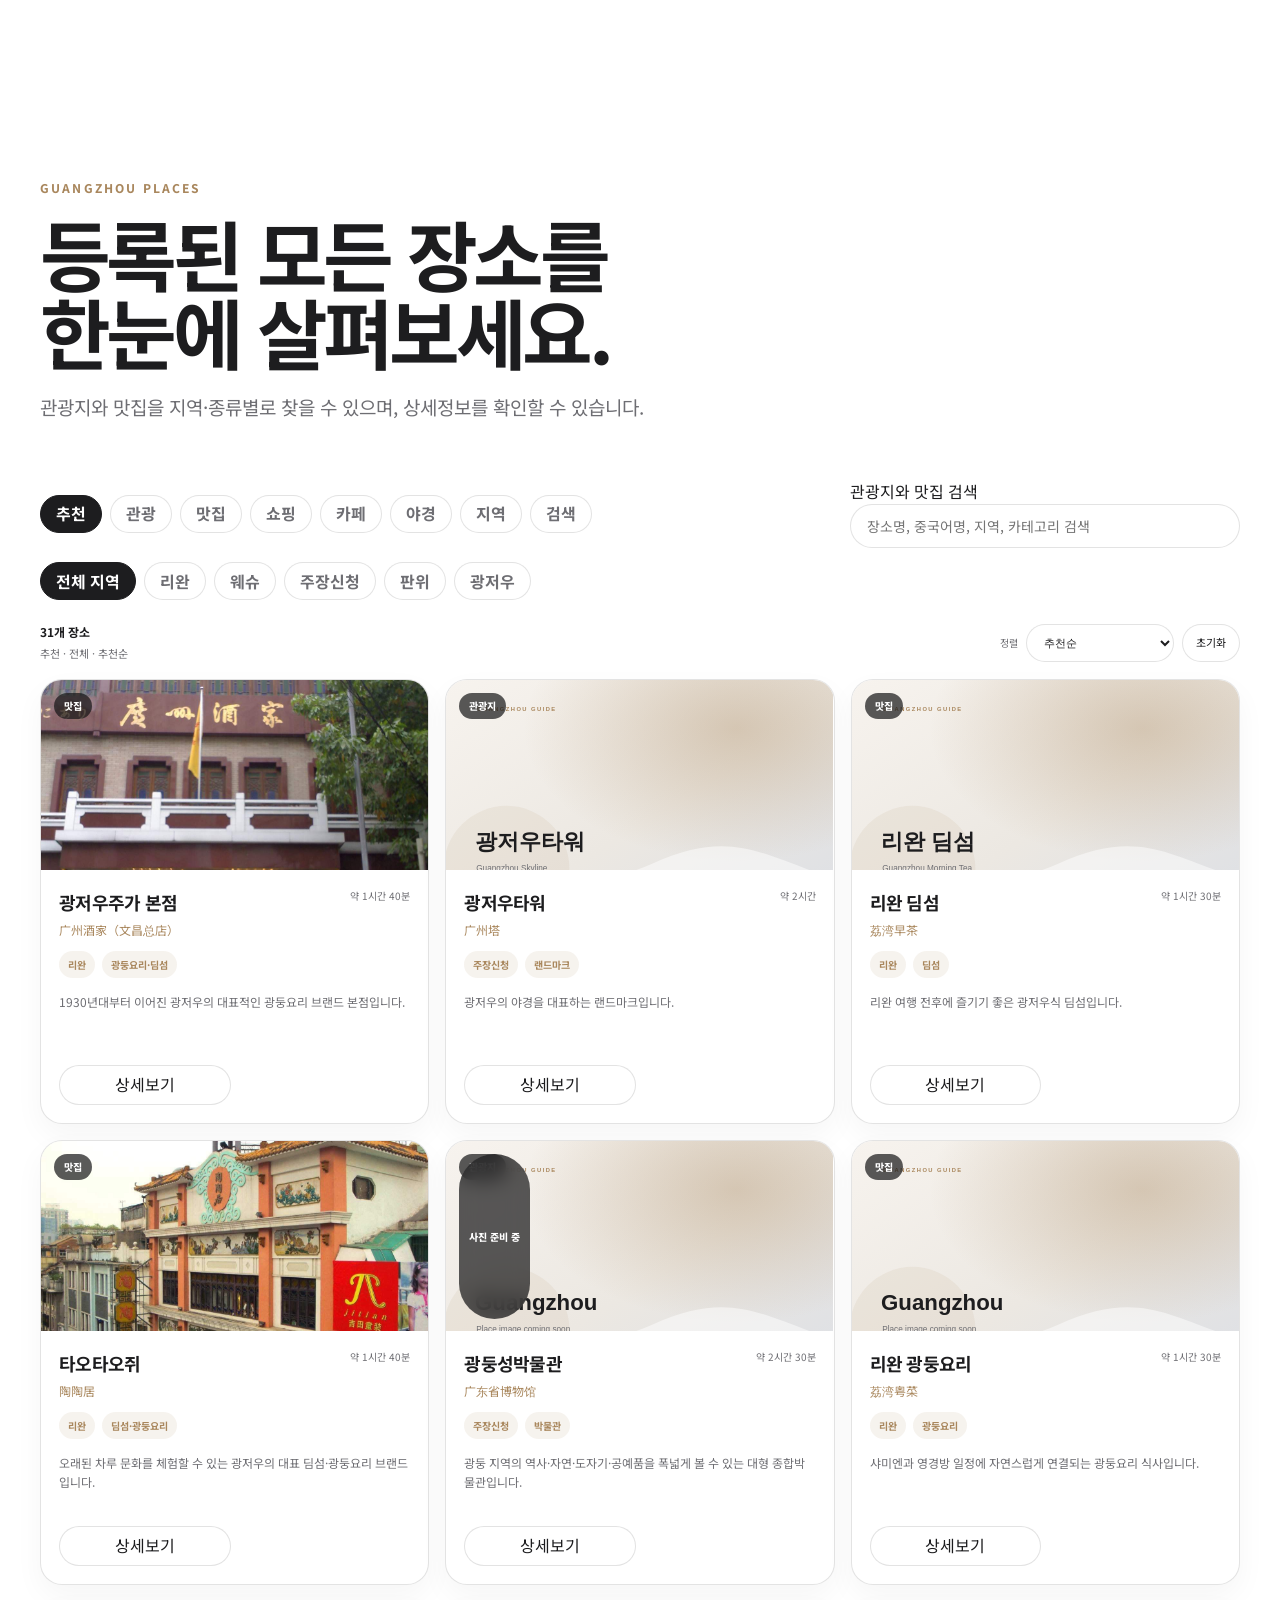
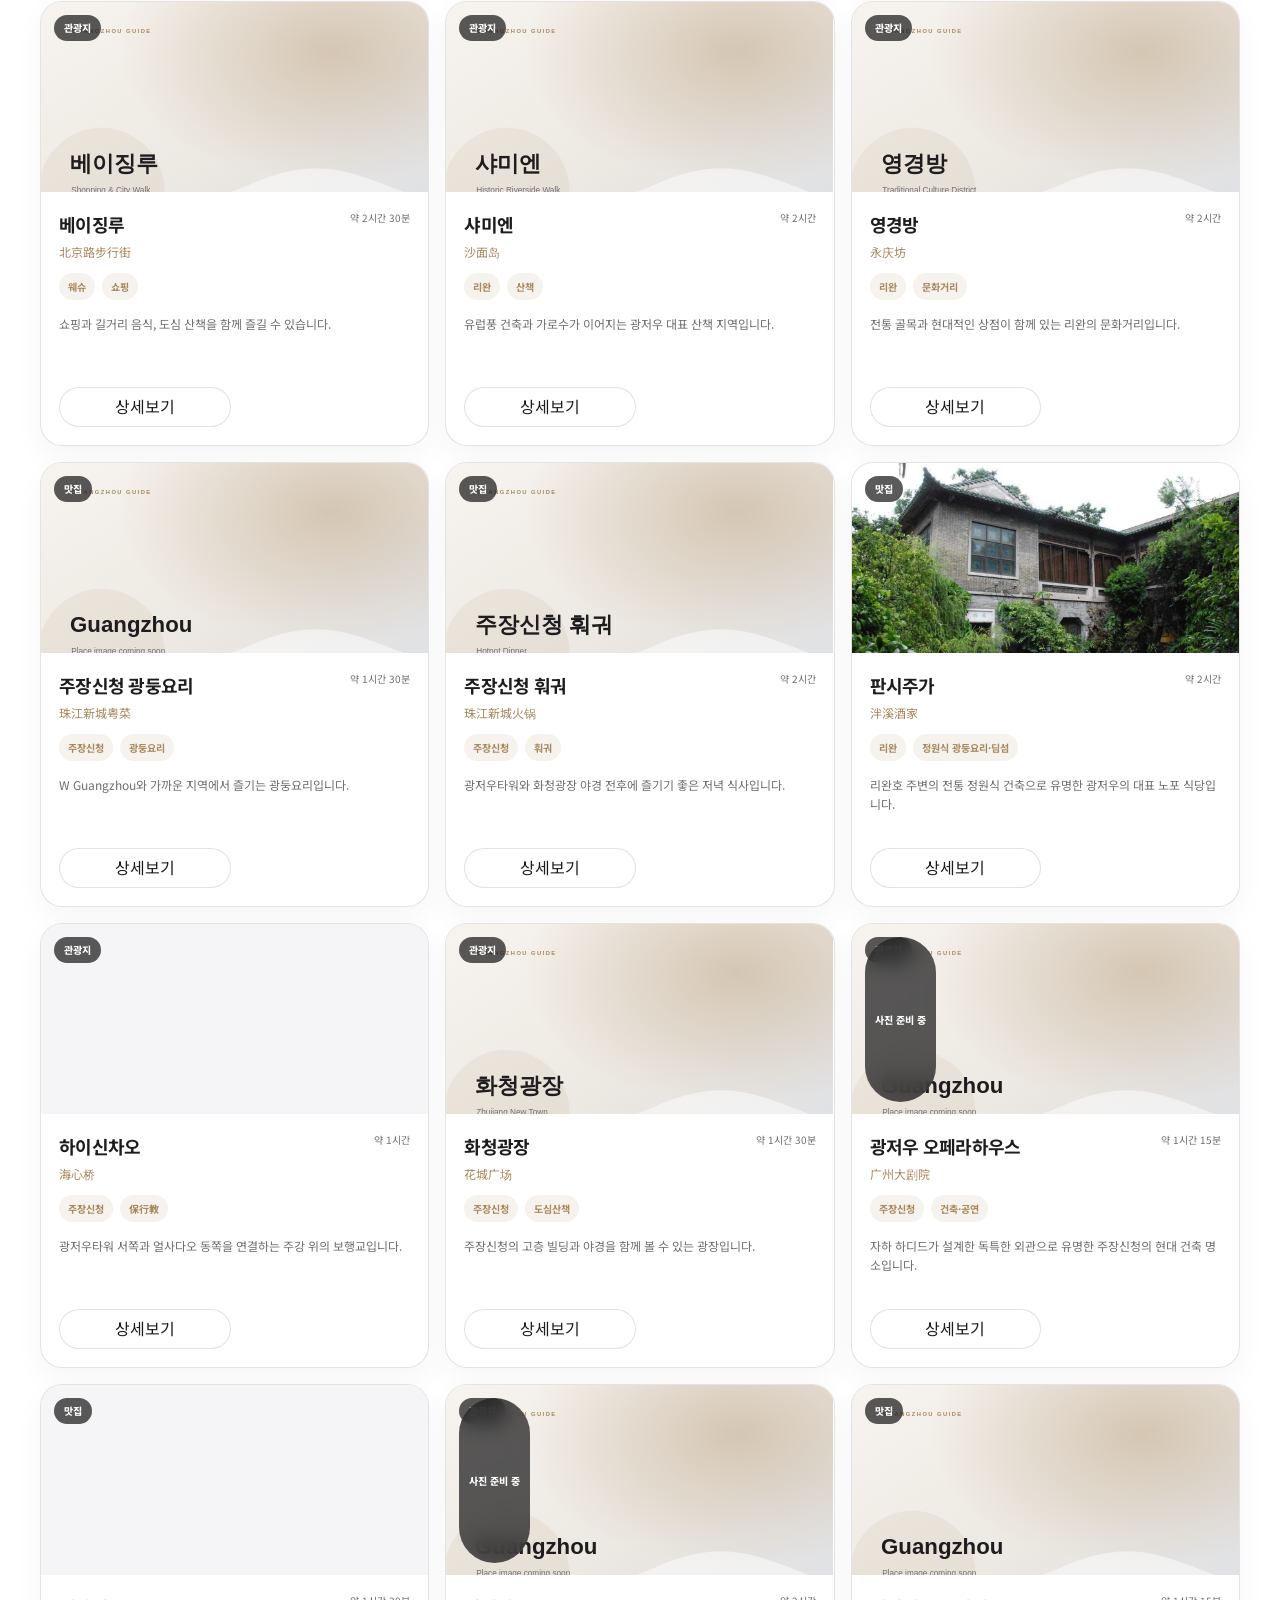
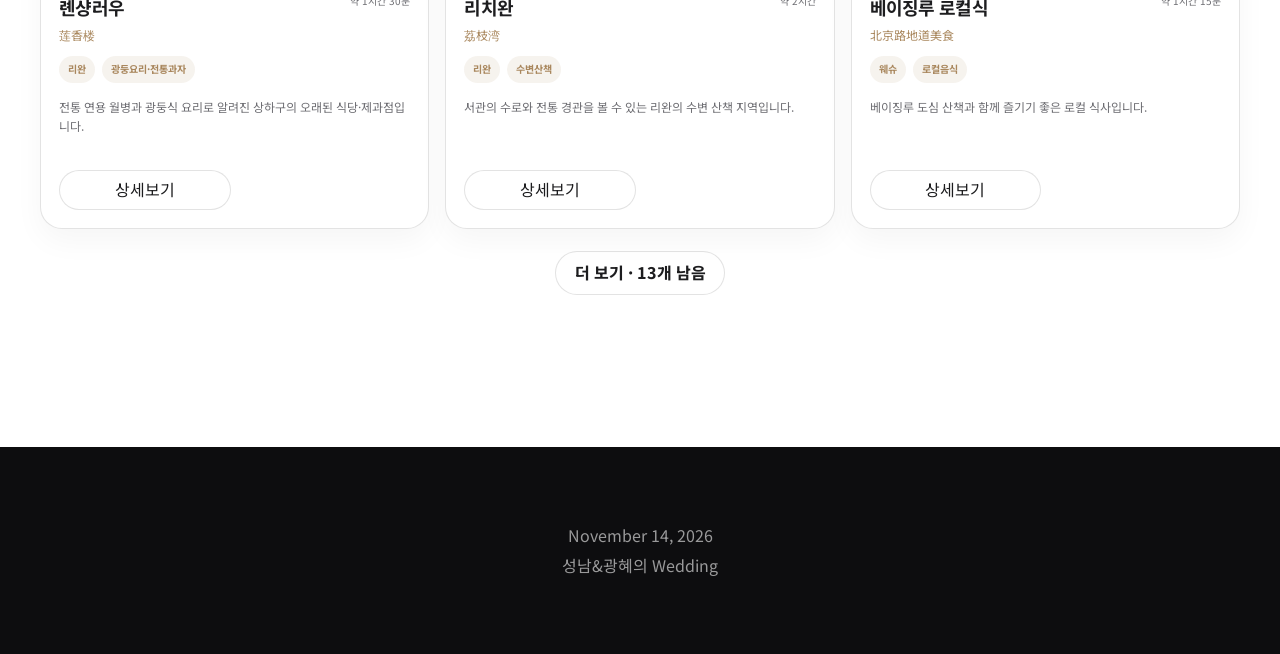
==== commit 2c1c6f09: "style: Wedding 섹션을 타임라인 레이아웃으로 변경 - 다른 섹션과 동일한 시간/내용 위치" ====
--- a/index.html
+++ b/index.html
@@ -9,13 +9,13 @@
   <link rel="dns-prefetch" href="https://fonts.googleapis.com">
   
   <link rel="stylesheet" href="css/base.css?v=32">
-  <link rel="stylesheet" href="css/layout.css?v=38">
+  <link rel="stylesheet" href="css/layout.css?v=39">
   <link rel="stylesheet" href="css/planner.css?v=38">
   <link rel="stylesheet" href="css/detail.css?v=33">
   <link rel="stylesheet" href="css/guide.css?v=31">
   <link rel="stylesheet" href="css/planner-cards.css?v=37">
   <link rel="stylesheet" href="css/travel.css?v=33">
-  <link rel="stylesheet" href="css/mobile.css?v=35">
+  <link rel="stylesheet" href="css/mobile.css?v=36">
 </head>
 <body>
   <header class="site-header">
@@ -59,11 +59,14 @@
         </p>
       </div>
 
-      <div class="wedding-feature reveal">
-        <div class="wedding-countdown-wrapper">
-          <div class="wedding-time-highlight">
-            <p class="time-label">결혼식 일정</p>
-            <h3>2026.11.14 오후 15:30</h3>
+      <div class="wedding-feature reveal timeline">
+        <div class="timeline-item">
+          <div class="timeline-time">
+            <span>15:30</span>
+            <small>2026.11.14</small>
+          </div>
+          <div class="timeline-content">
+            <h4 class="timeline-title">결혼식 일정</h4>
             <div class="countdown" id="weddingCountdown">
               <div class="countdown-item">
                 <span class="countdown-number" id="daysCount">00</span>
@@ -83,16 +86,22 @@
           </div>
         </div>
 
-        <div class="wedding-location-section">
-          <div class="location-box">
-            <p class="eyebrow">예식 장소</p>
-            <h4>W Guangzhou</h4>
-            <p class="address-text">광저우 W 호텔</p>
-          </div>
-
-          <div class="ceremony-schedule-table">
-            <p class="eyebrow">예식 순서</p>
-            <table>
+        <div class="timeline-item">
+          <div class="timeline-time">
+            <span>장소</span>
+          </div>
+          <div class="timeline-content">
+            <h4 class="timeline-title">W Guangzhou</h4>
+            <p class="timeline-detail">광저우 W 호텔</p>
+          </div>
+        </div>
+
+        <div class="timeline-item timeline-schedule-item">
+          <div class="timeline-time">
+            <span>순서</span>
+          </div>
+          <div class="timeline-content">
+            <table class="ceremony-schedule-table">
               <tbody>
                 <tr>
                   <td class="time">15:00-16:00</td>
--- a/css/layout.css
+++ b/css/layout.css
@@ -358,39 +358,54 @@
   gap: 28px;
 }
 
-.wedding-countdown-wrapper {
-  max-width: 600px;
-  margin: 0 auto;
-  text-align: center;
-}
-
-.wedding-time-highlight {
-  margin-bottom: 64px;
-}
-
-.time-label {
+.wedding-feature.timeline {
+  display: grid;
+  gap: 12px;
+}
+
+.wedding-feature .timeline-item {
+  display: grid;
+  grid-template-columns: 82px 1fr;
+  gap: 18px;
+  padding: 16px 0 2px;
+  border-top: 1px solid rgba(212, 176, 119, 0.2);
+}
+
+.wedding-feature .timeline-time {
+  display: flex;
+  flex-direction: column;
+  gap: 3px;
+  color: #d8bd94;
+  font-size: 13px;
+  font-weight: 700;
+}
+
+.wedding-feature .timeline-time small {
+  color: rgba(212, 176, 119, 0.6);
+  font-size: 11px;
+  font-weight: 500;
+}
+
+.wedding-feature .timeline-title {
   margin: 0 0 8px;
-  color: #d8bd94;
-  font-size: 12px;
-  font-weight: 750;
-  letter-spacing: 0.18em;
-}
-
-.wedding-time-highlight h3 {
-  margin: 0 0 24px;
-  font-size: 36px;
-  letter-spacing: -0.04em;
+  font-weight: 700;
   color: white;
 }
 
+.wedding-feature .timeline-detail {
+  margin: 0;
+  color: rgba(255, 255, 255, 0.7);
+  font-size: 14px;
+}
+
 .countdown {
   display: flex;
   align-items: center;
-  justify-content: center;
+  justify-content: flex-start;
   gap: 8px;
-  padding: 20px;
-  background: rgba(212, 176, 119, 0.12);
-  border-radius: 18px;
+  padding: 16px 0;
+  background: transparent;
+  border-radius: 0;
 }
 
 .countdown-item {
@@ -401,7 +416,7 @@
 }
 
 .countdown-number {
-  font-size: 44px;
+  font-size: 32px;
   font-weight: 800;
   color: #d8bd94;
   line-height: 1;
@@ -453,6 +468,41 @@
 .address-text {
   color: rgba(255, 255, 255, 0.65);
   font-size: 14px;
+}
+
+.wedding-feature .ceremony-schedule-table {
+  padding: 0;
+  background: transparent;
+  border-radius: 0;
+  border: none;
+}
+
+.wedding-feature .ceremony-schedule-table table {
+  width: 100%;
+  border-collapse: collapse;
+  font-size: 15px;
+}
+
+.wedding-feature .ceremony-schedule-table tr {
+  border-bottom: 1px solid rgba(212, 176, 119, 0.16);
+}
+
+.wedding-feature .ceremony-schedule-table tr:last-child {
+  border-bottom: none;
+}
+
+.wedding-feature .ceremony-schedule-table td {
+  padding: 12px 0;
+  color: rgba(255, 255, 255, 0.75);
+  text-align: left;
+}
+
+.wedding-feature .ceremony-schedule-table td.time {
+  color: #d8bd94;
+  font-weight: 600;
+  padding-right: 24px;
+  white-space: nowrap;
+  width: 100px;
 }
 
 .ceremony-schedule-table {
@@ -501,18 +551,53 @@
 
 /* Mobile adjustments for wedding section */
 @media (max-width: 768px) {
-  .wedding-location-section {
-    grid-template-columns: 1fr;
-  }
-  
-  .wedding-time-highlight h3 {
-    font-size: 26px;
+  .wedding-feature .timeline-item {
+    grid-template-columns: 60px 1fr;
+    gap: 14px;
+    padding: 12px 0 2px;
+  }
+  
+  .wedding-feature .timeline-time {
+    font-size: 12px;
+  }
+  
+  .wedding-feature .timeline-time small {
+    font-size: 10px;
   }
   
   .countdown {
     flex-wrap: wrap;
-    gap: 12px;
-  }
+    gap: 8px;
+    padding: 12px 0;
+  }
+  
+  .countdown-number {
+    font-size: 24px;
+  }
+  
+  .countdown-sep {
+    font-size: 20px;
+  }
+  
+  .countdown-unit {
+    font-size: 11px;
+  }
+  
+  .wedding-feature .timeline-title {
+    margin: 0 0 6px;
+    font-size: 18px;
+  }
+  
+  .wedding-feature .ceremony-schedule-table td {
+    padding: 10px 0;
+    font-size: 14px;
+  }
+  
+  .wedding-feature .ceremony-schedule-table td.time {
+    padding-right: 16px;
+    font-size: 12px;
+  }
+}
   
   .countdown-number {
     font-size: 24px;
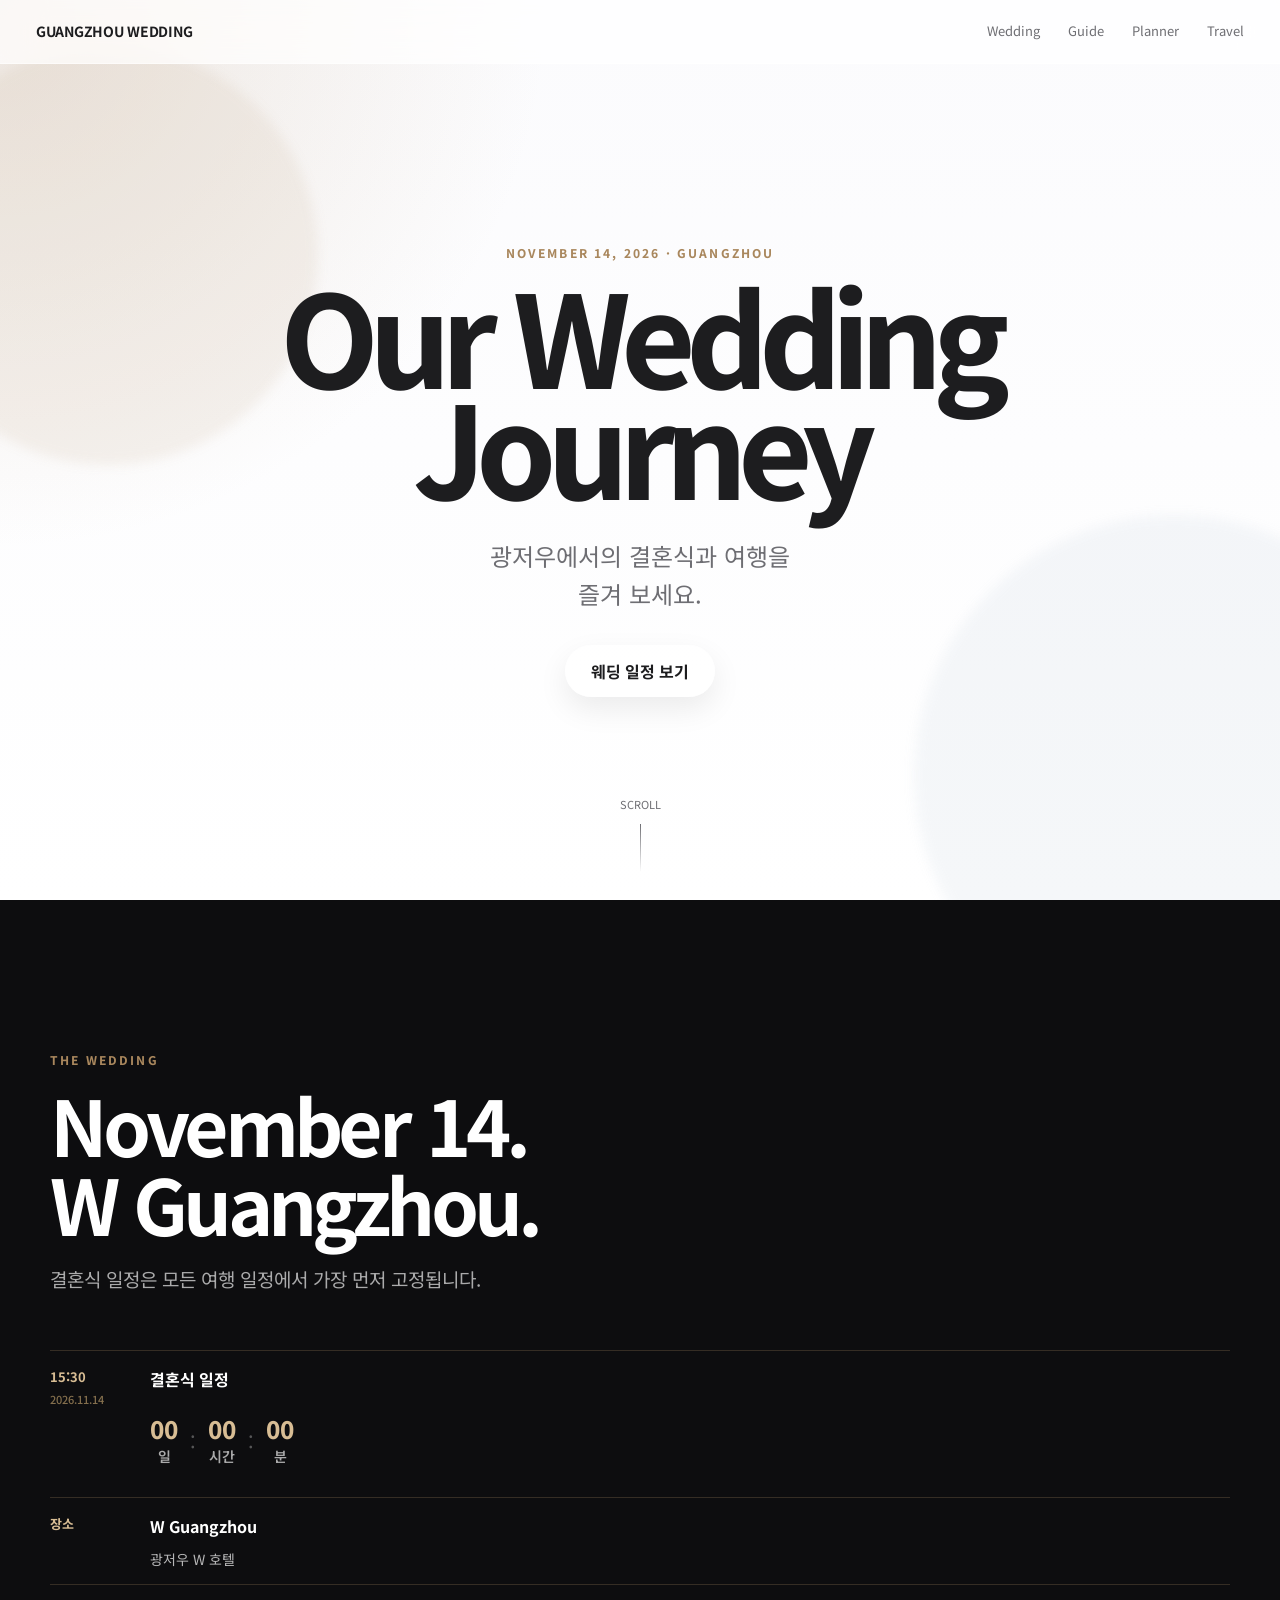
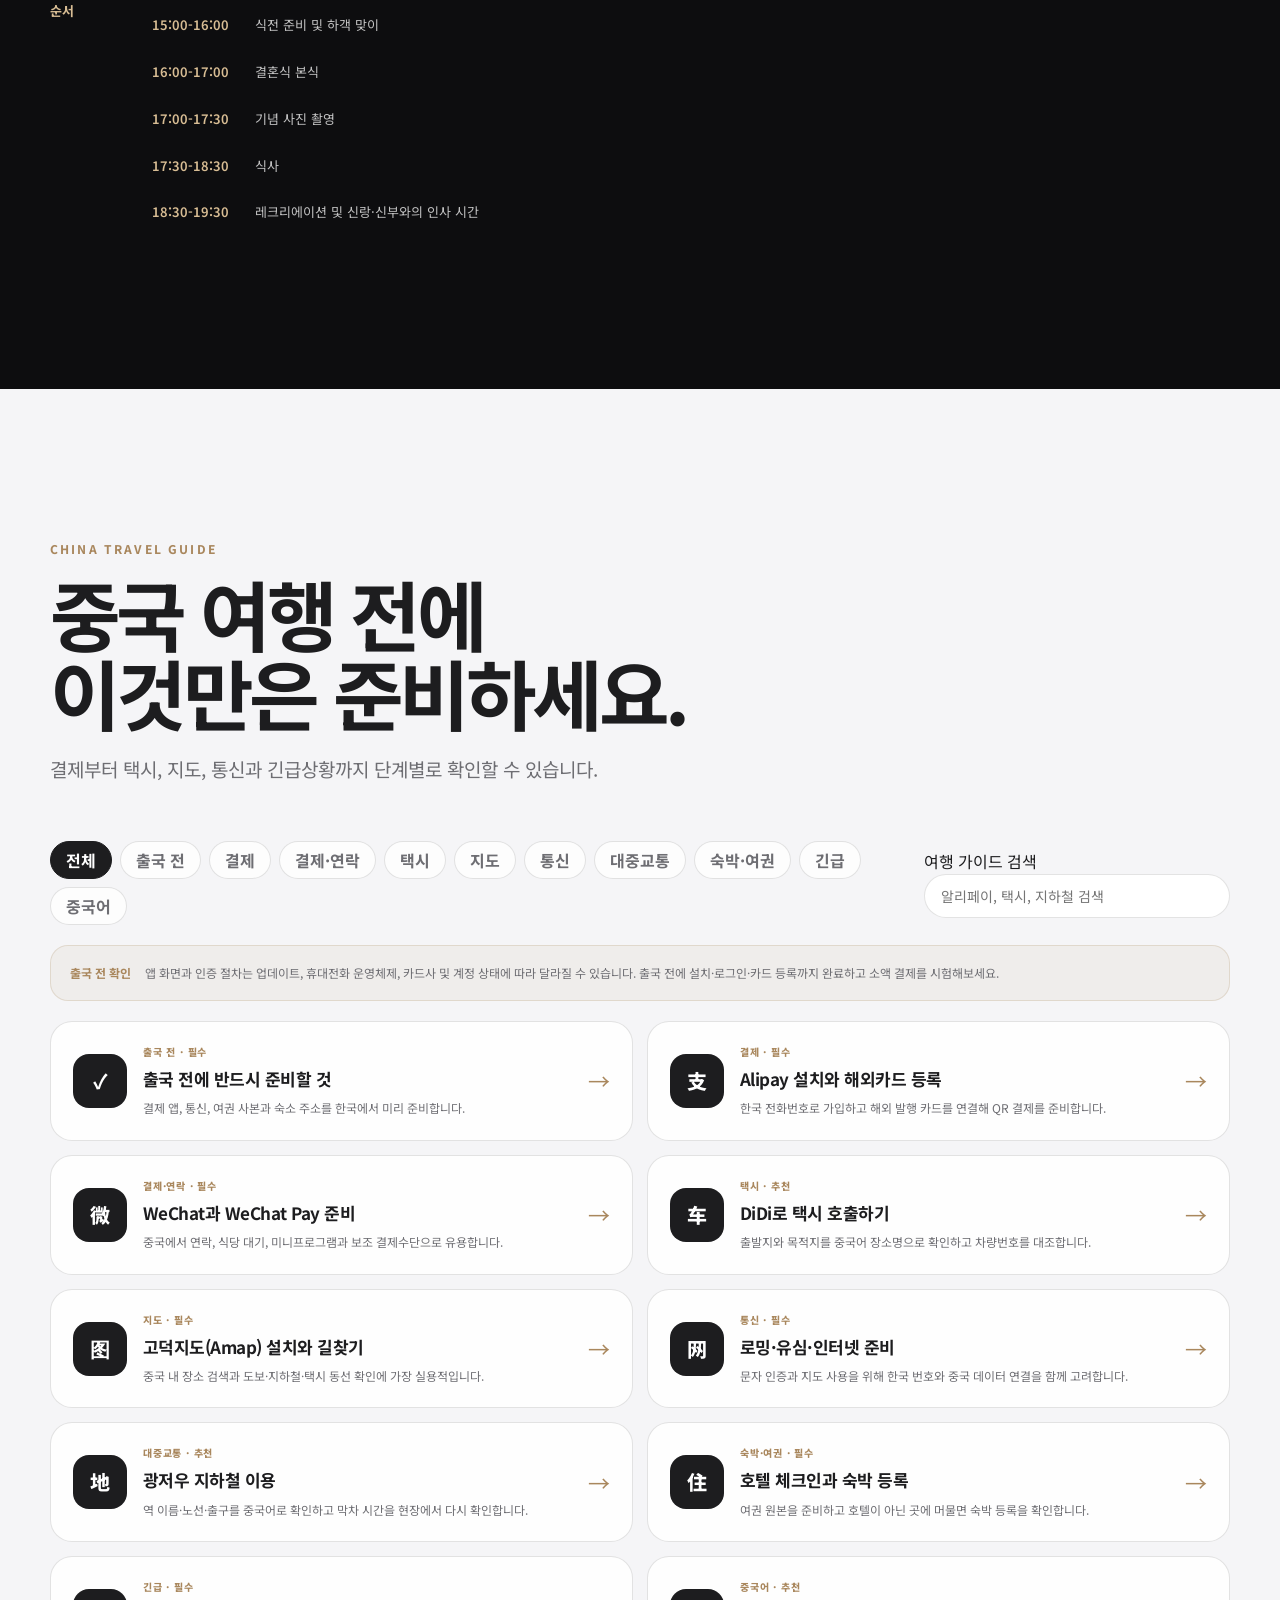
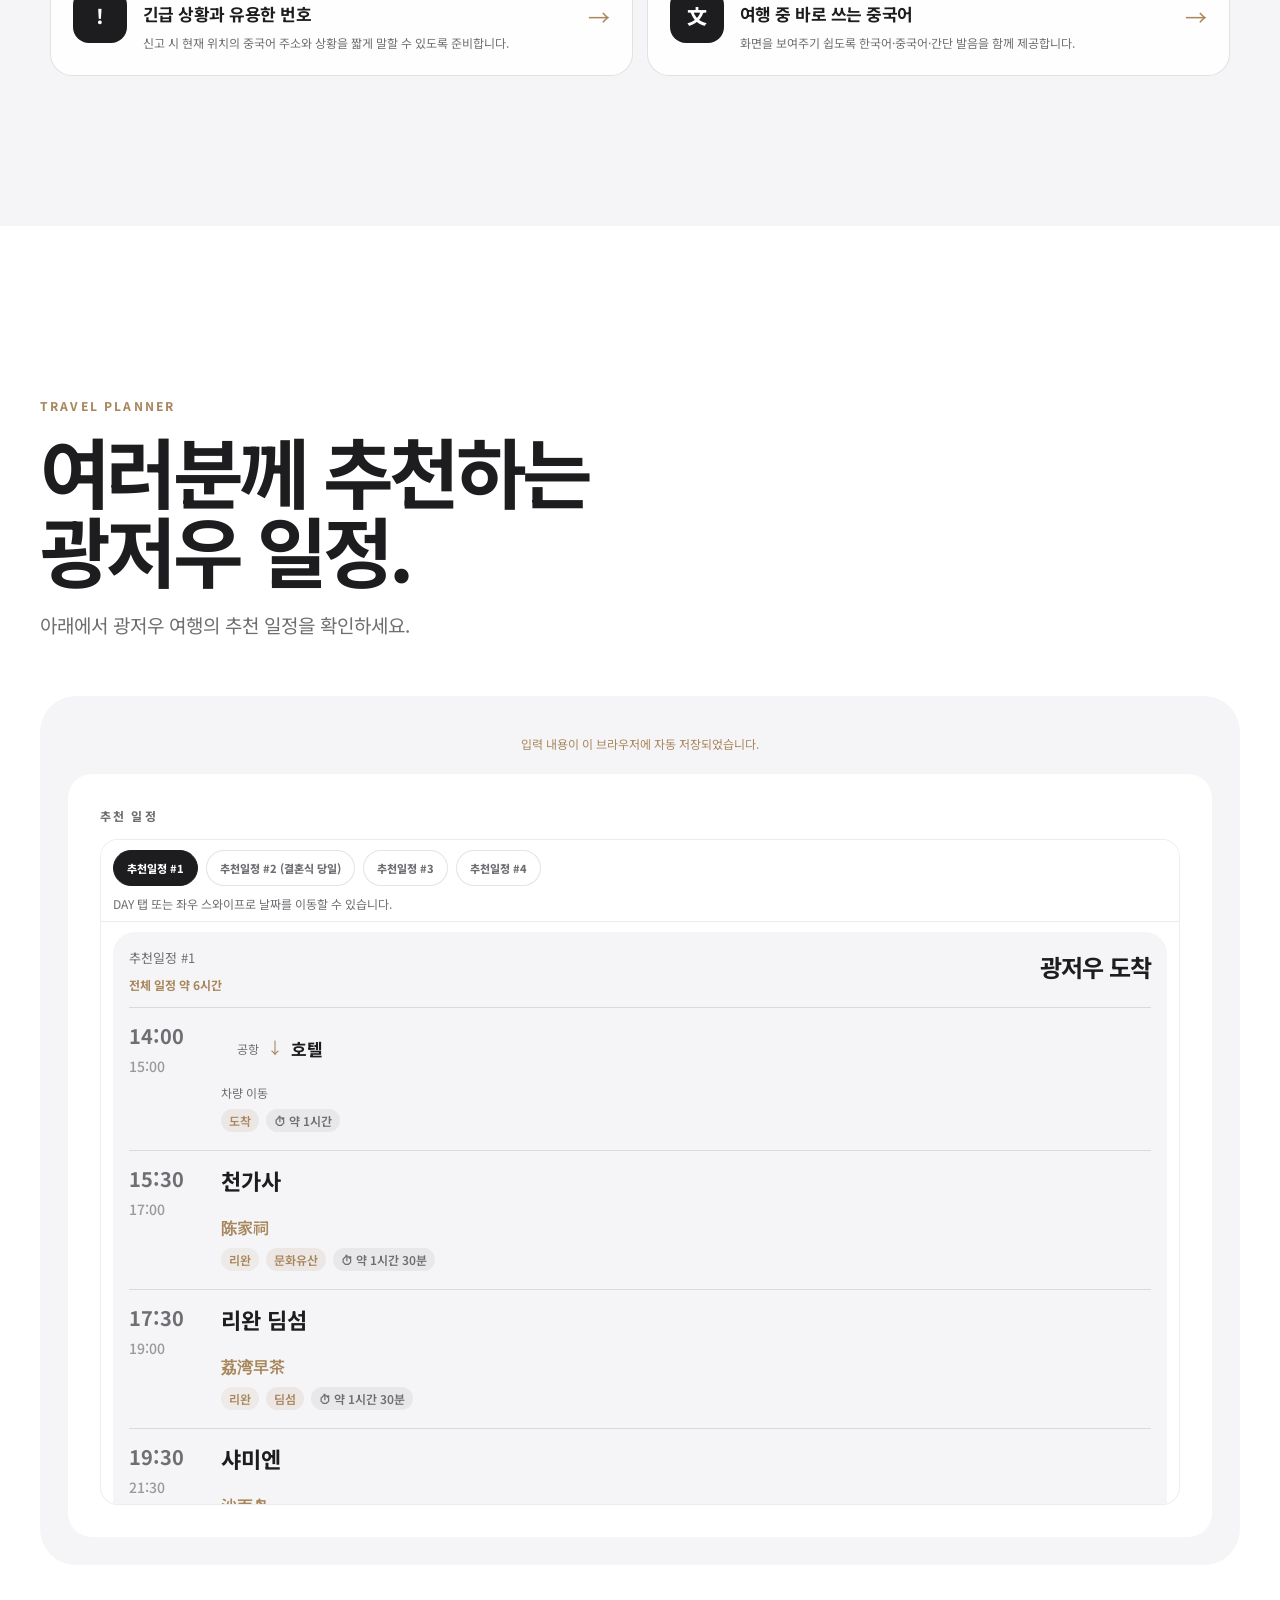
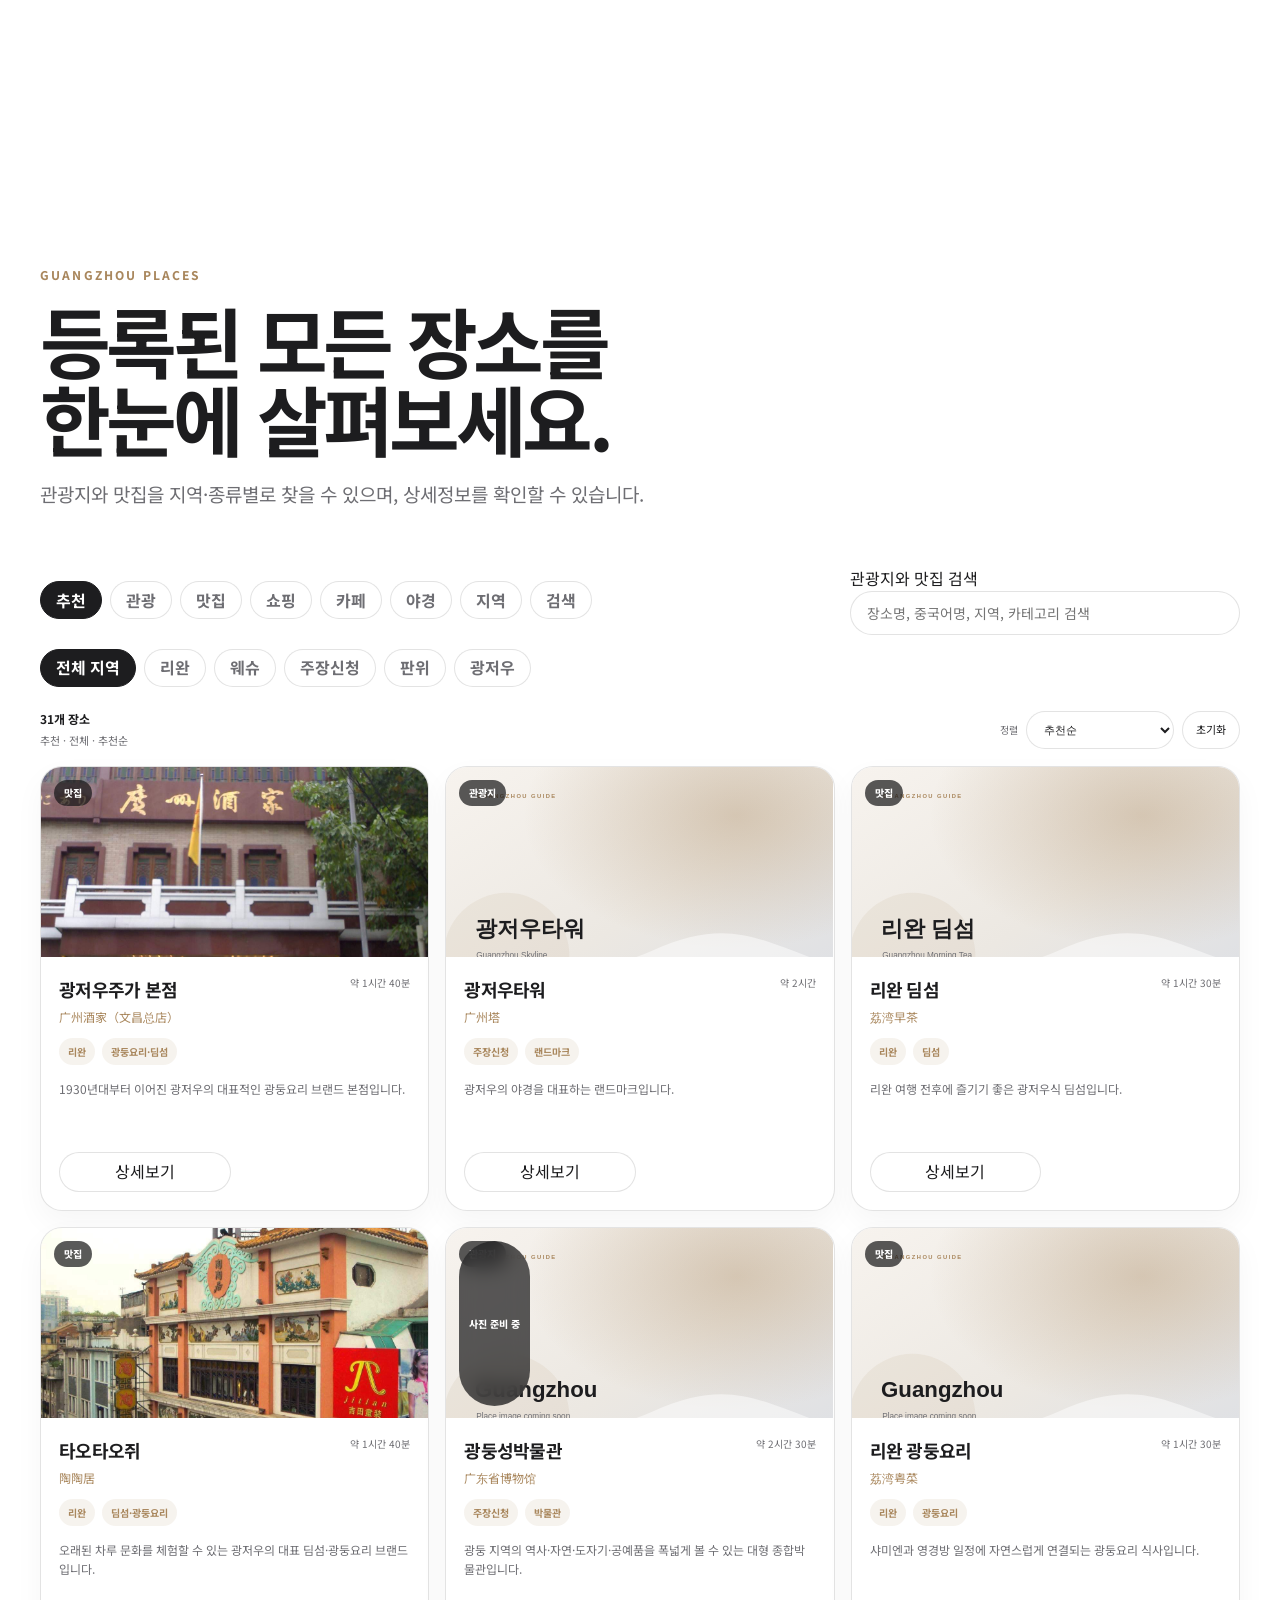
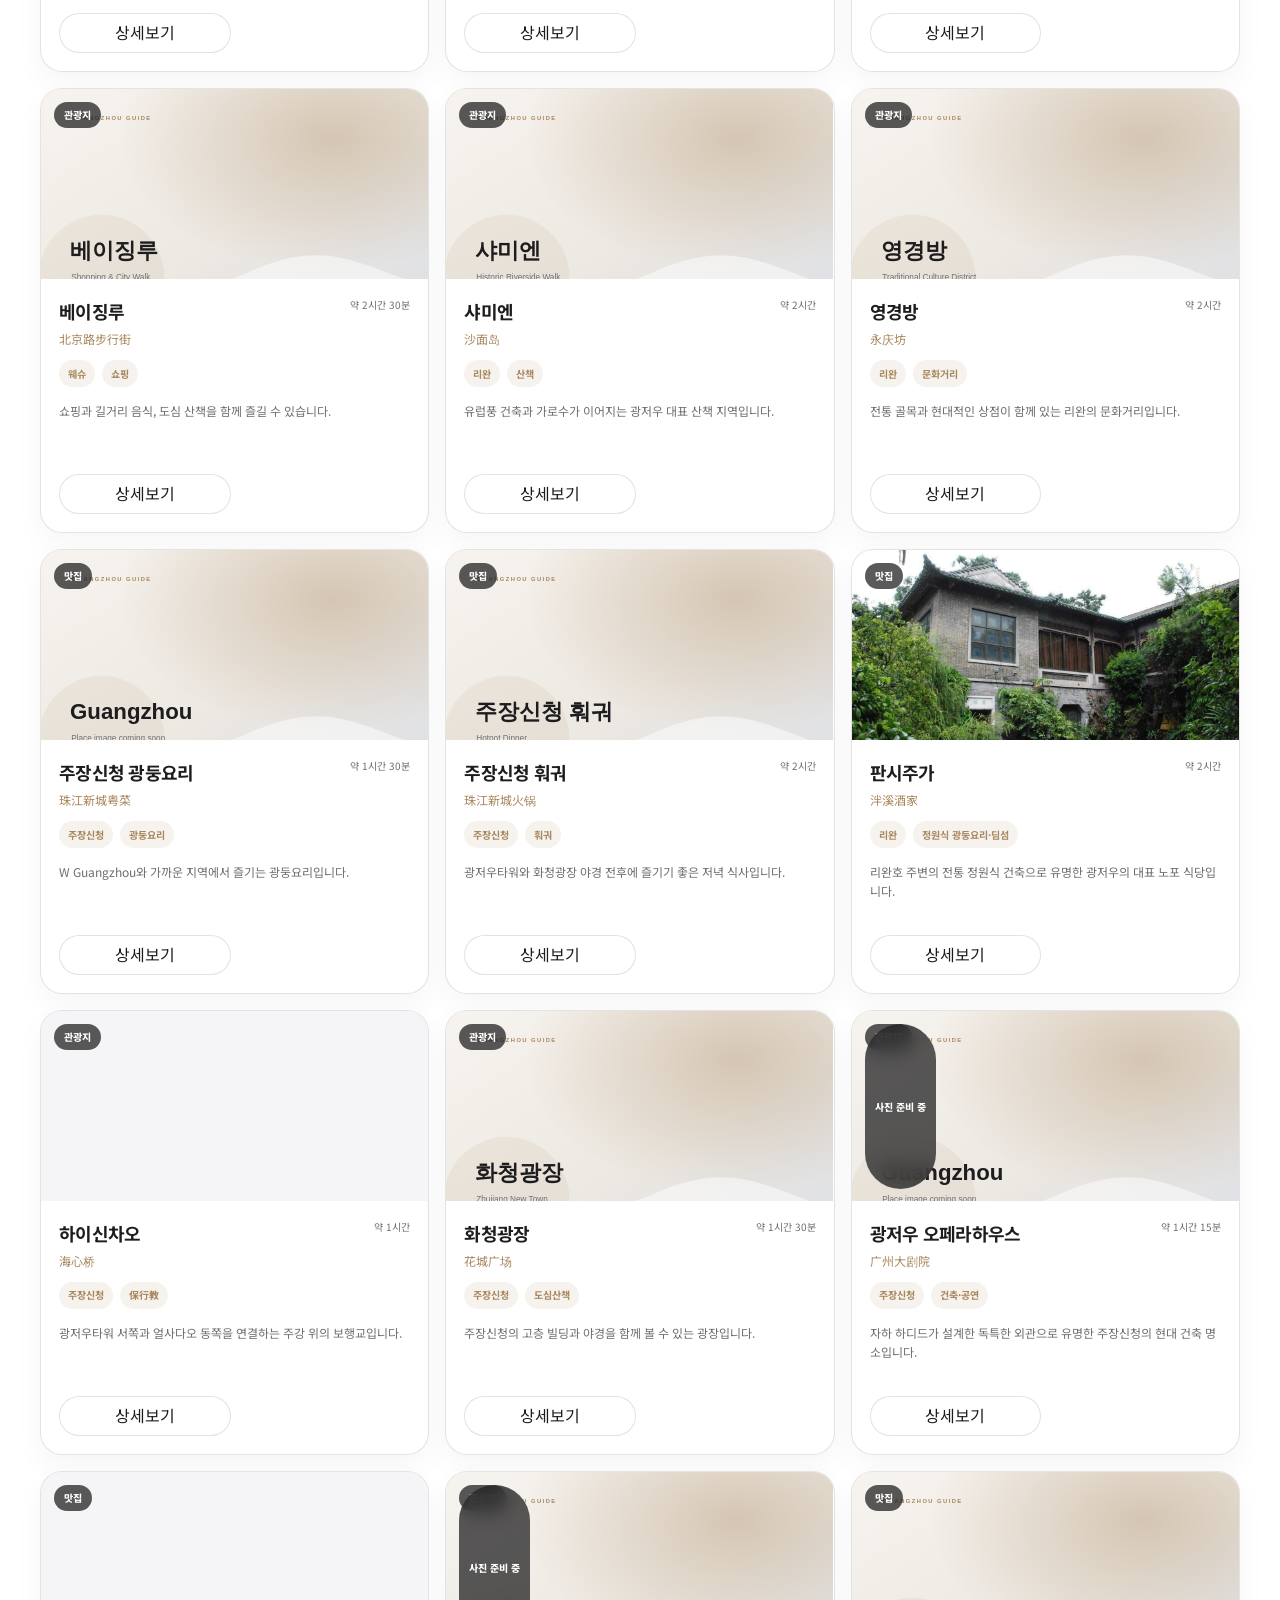
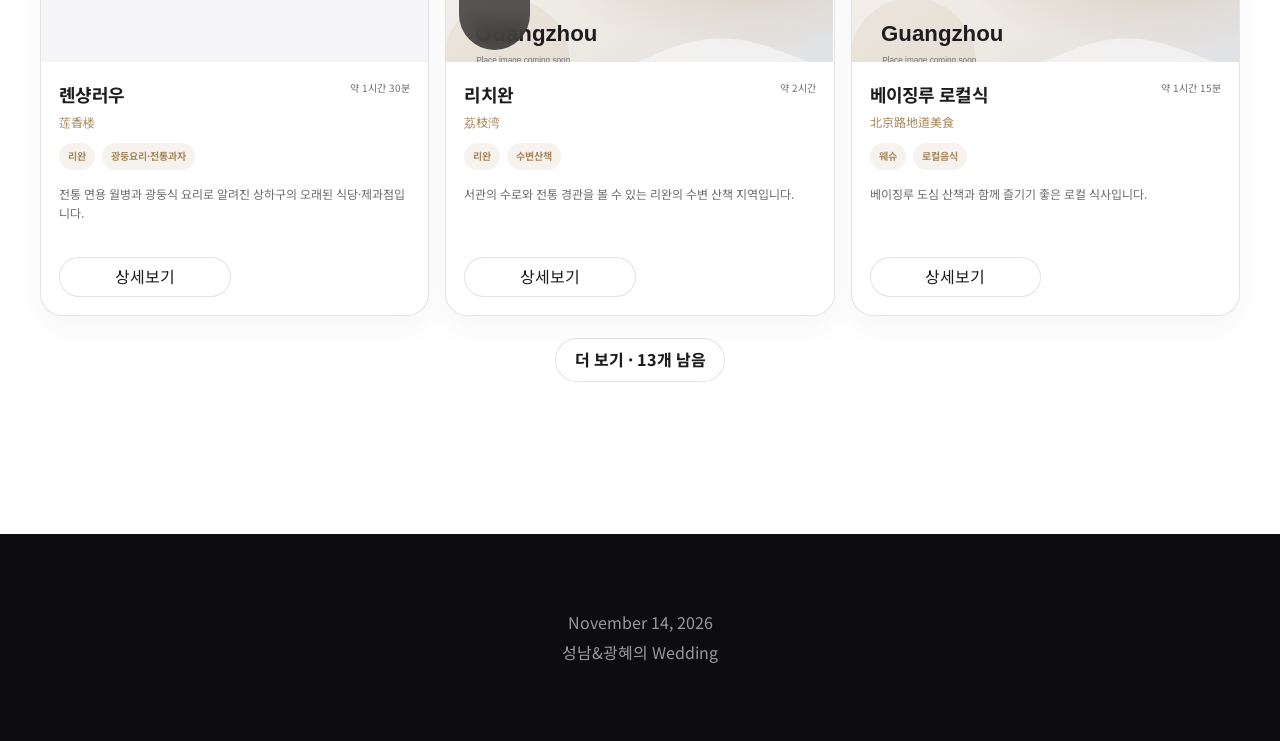
==== commit 1ca36e7b: "style: Wedding 섹션 레이아웃 정리 - 배경/radius 제거, 일반 타임라인으로 통일" ====
--- a/index.html
+++ b/index.html
@@ -9,7 +9,7 @@
   <link rel="dns-prefetch" href="https://fonts.googleapis.com">
   
   <link rel="stylesheet" href="css/base.css?v=32">
-  <link rel="stylesheet" href="css/layout.css?v=39">
+  <link rel="stylesheet" href="css/layout.css?v=40">
   <link rel="stylesheet" href="css/planner.css?v=38">
   <link rel="stylesheet" href="css/detail.css?v=33">
   <link rel="stylesheet" href="css/guide.css?v=31">
--- a/css/layout.css
+++ b/css/layout.css
@@ -328,39 +328,18 @@
   color: rgba(255, 255, 255, 0.65);
 }
 
+/* Wedding Feature - Timeline layout */
 .wedding-feature {
   display: grid;
-  grid-template-columns: 0.8fr 1.2fr;
-  gap: 34px;
-  align-items: stretch;
-}
-
-.wedding-date,
-.wedding-info {
-  min-height: 420px;
-  padding: 38px;
-  border-radius: var(--radius-xl);
-}
-
-.wedding-date {
-  display: flex;
-  flex-direction: column;
-  justify-content: center;
-  background: white;
-  color: var(--text);
-  text-align: center;
-}
-
-/* Wedding Feature v2 - Compact countdown + ceremony schedule */
-.wedding-feature {
-  display: flex;
-  flex-direction: column;
-  gap: 28px;
+  gap: 12px;
+  background: transparent;
+  border-radius: 0;
 }
 
 .wedding-feature.timeline {
   display: grid;
   gap: 12px;
+  background: transparent;
 }
 
 .wedding-feature .timeline-item {
@@ -369,6 +348,8 @@
   gap: 18px;
   padding: 16px 0 2px;
   border-top: 1px solid rgba(212, 176, 119, 0.2);
+  background: transparent;
+  border-radius: 0;
 }
 
 .wedding-feature .timeline-time {
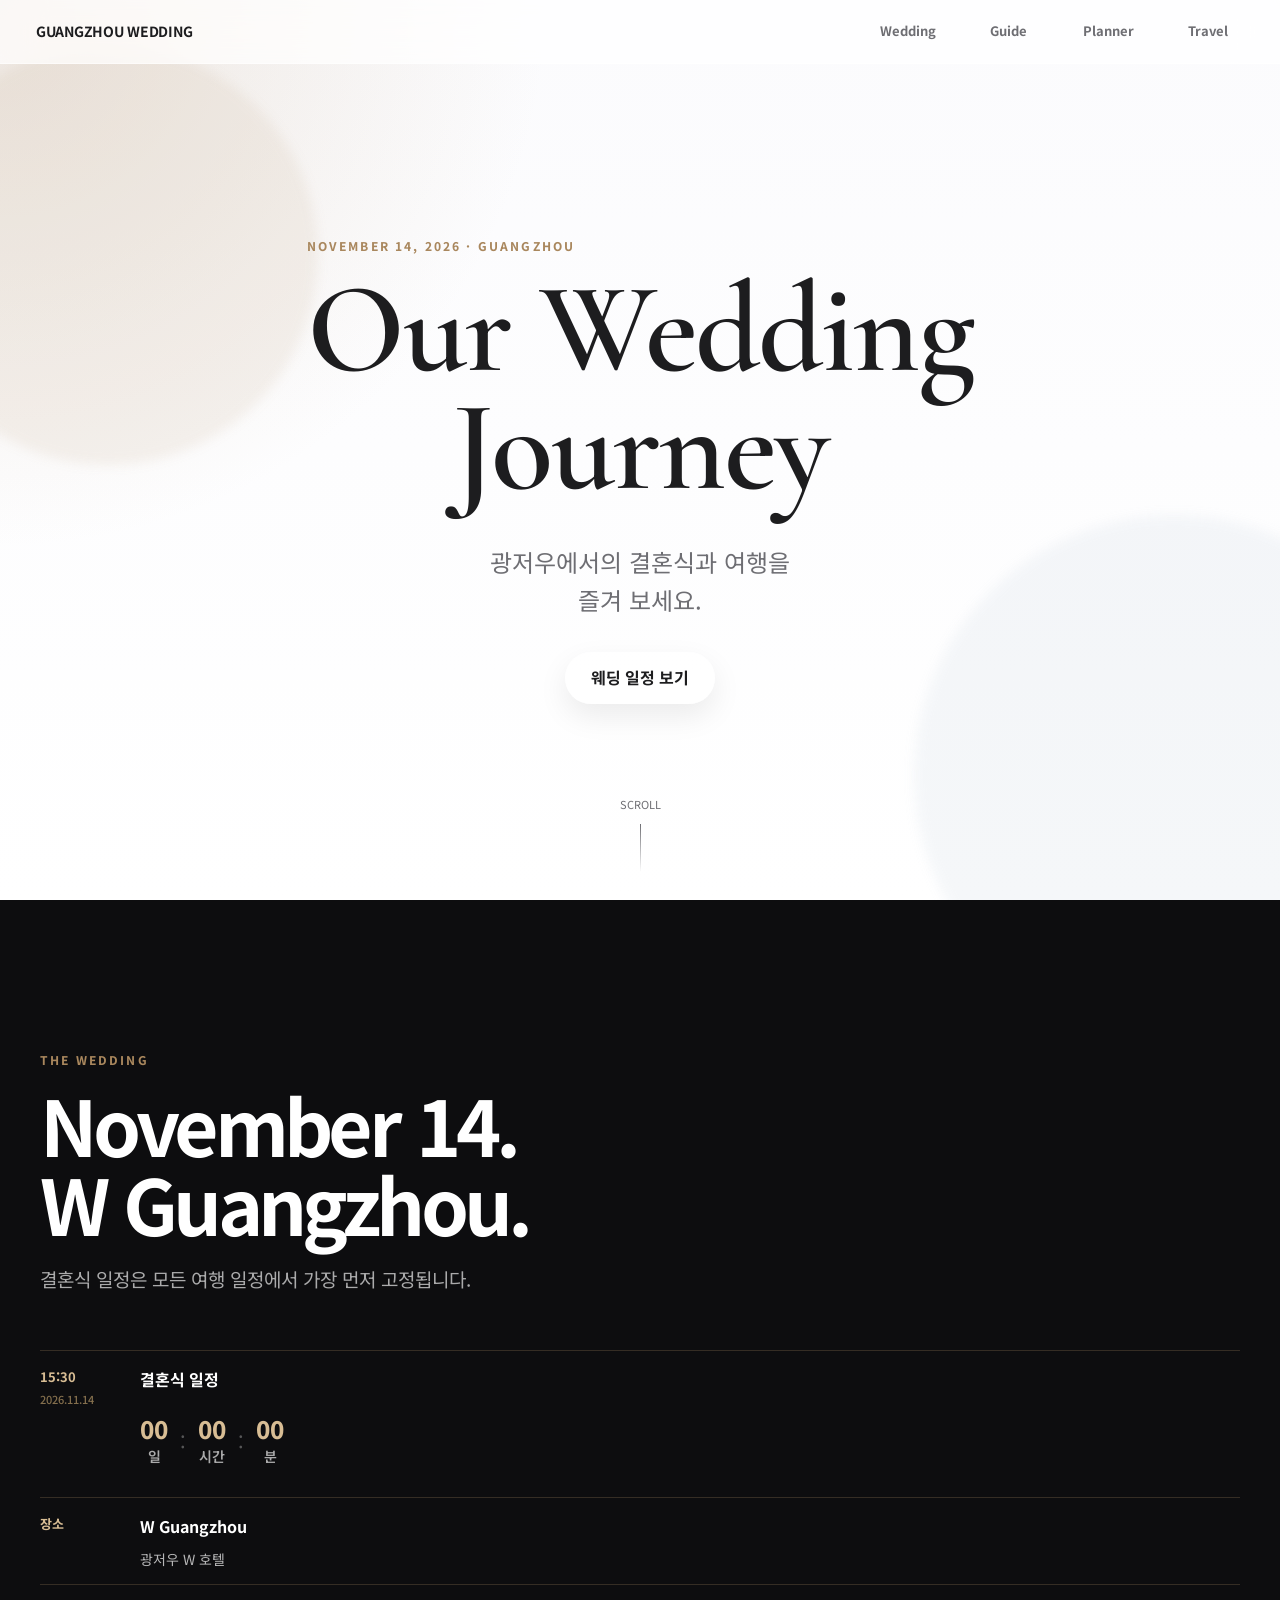
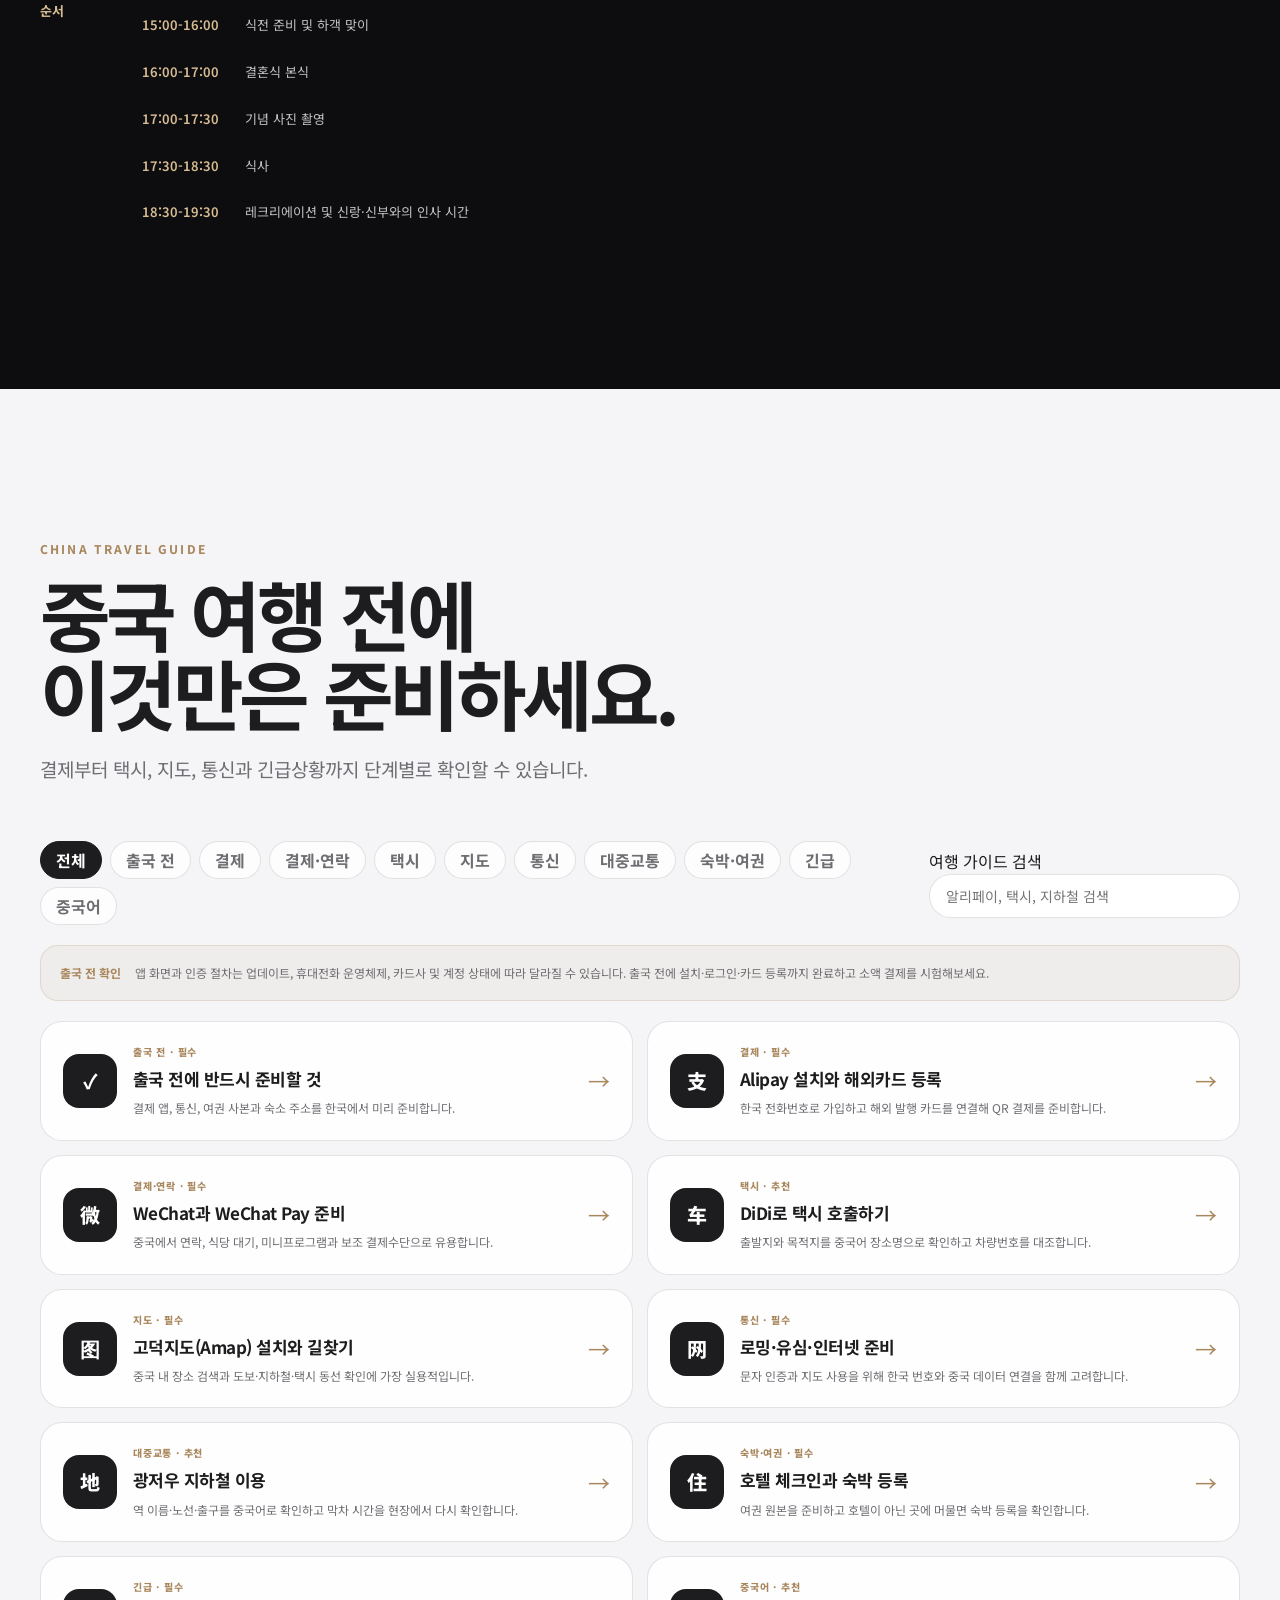
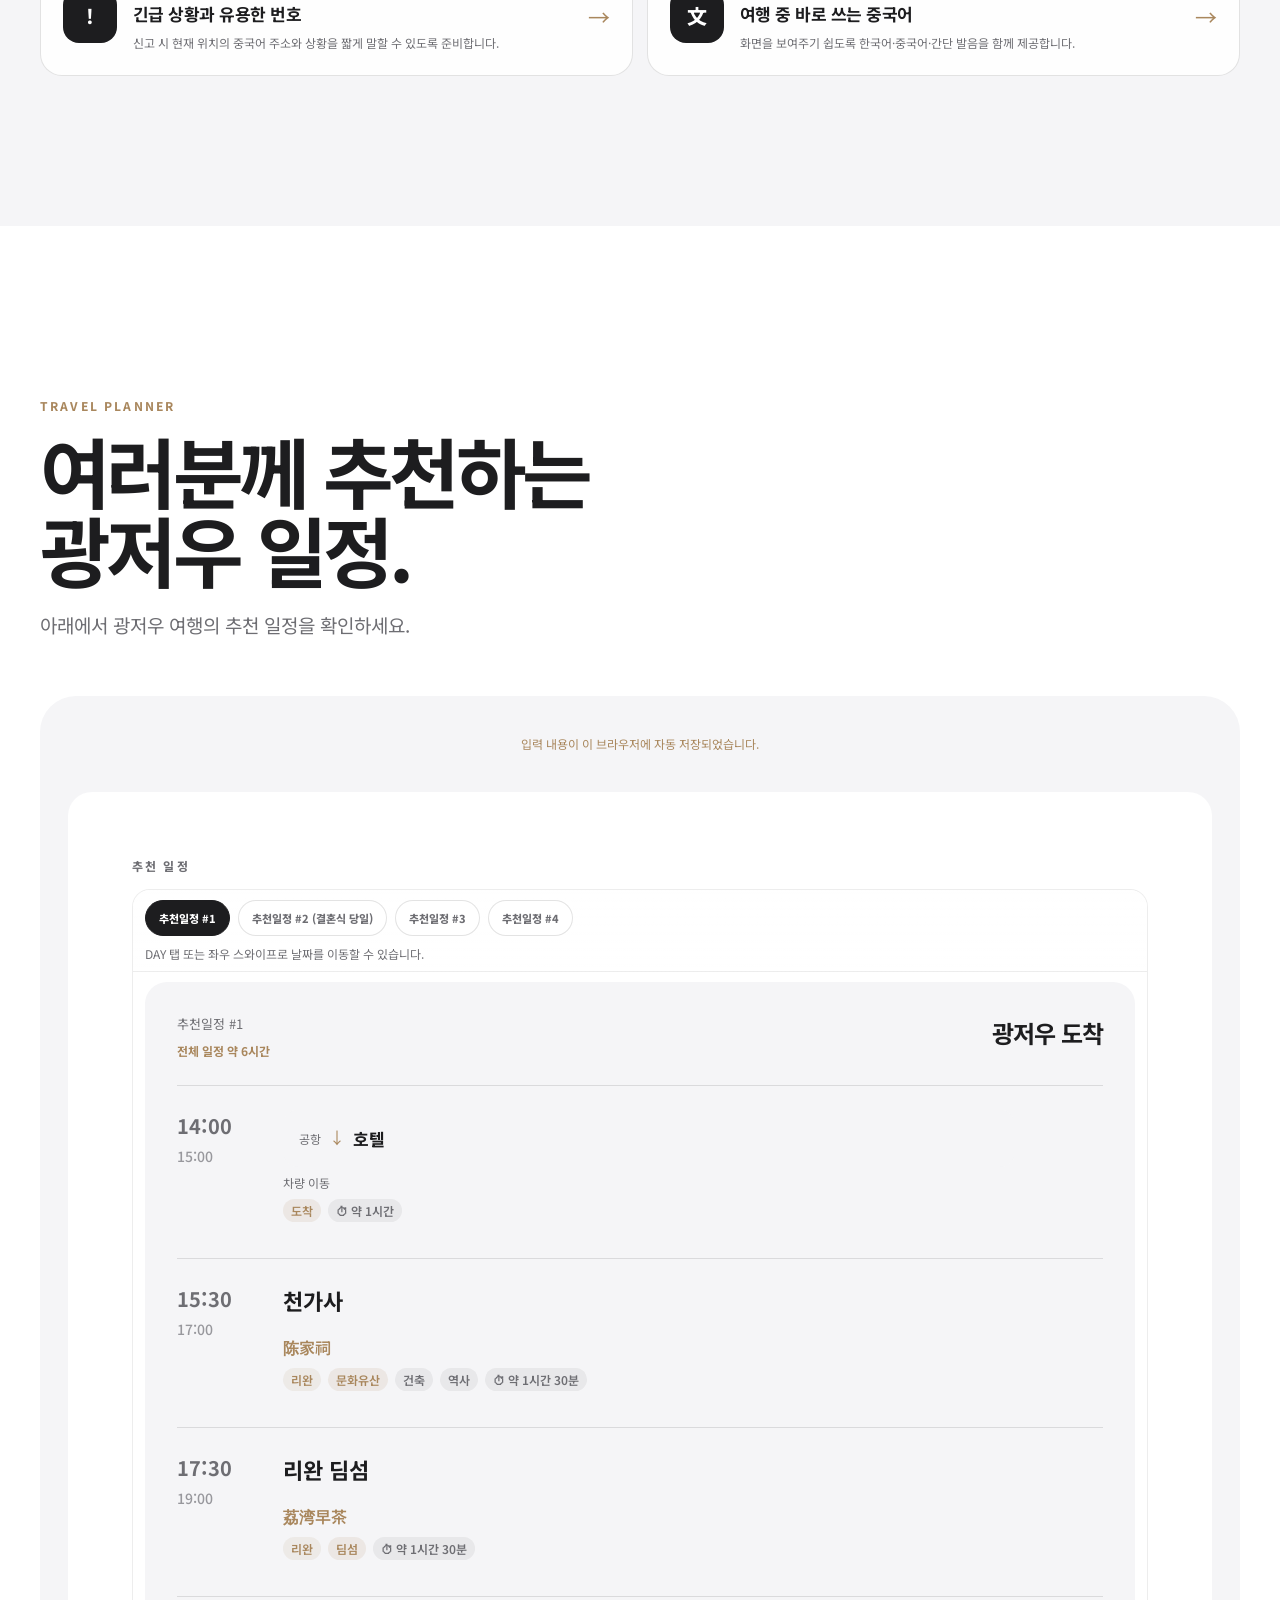
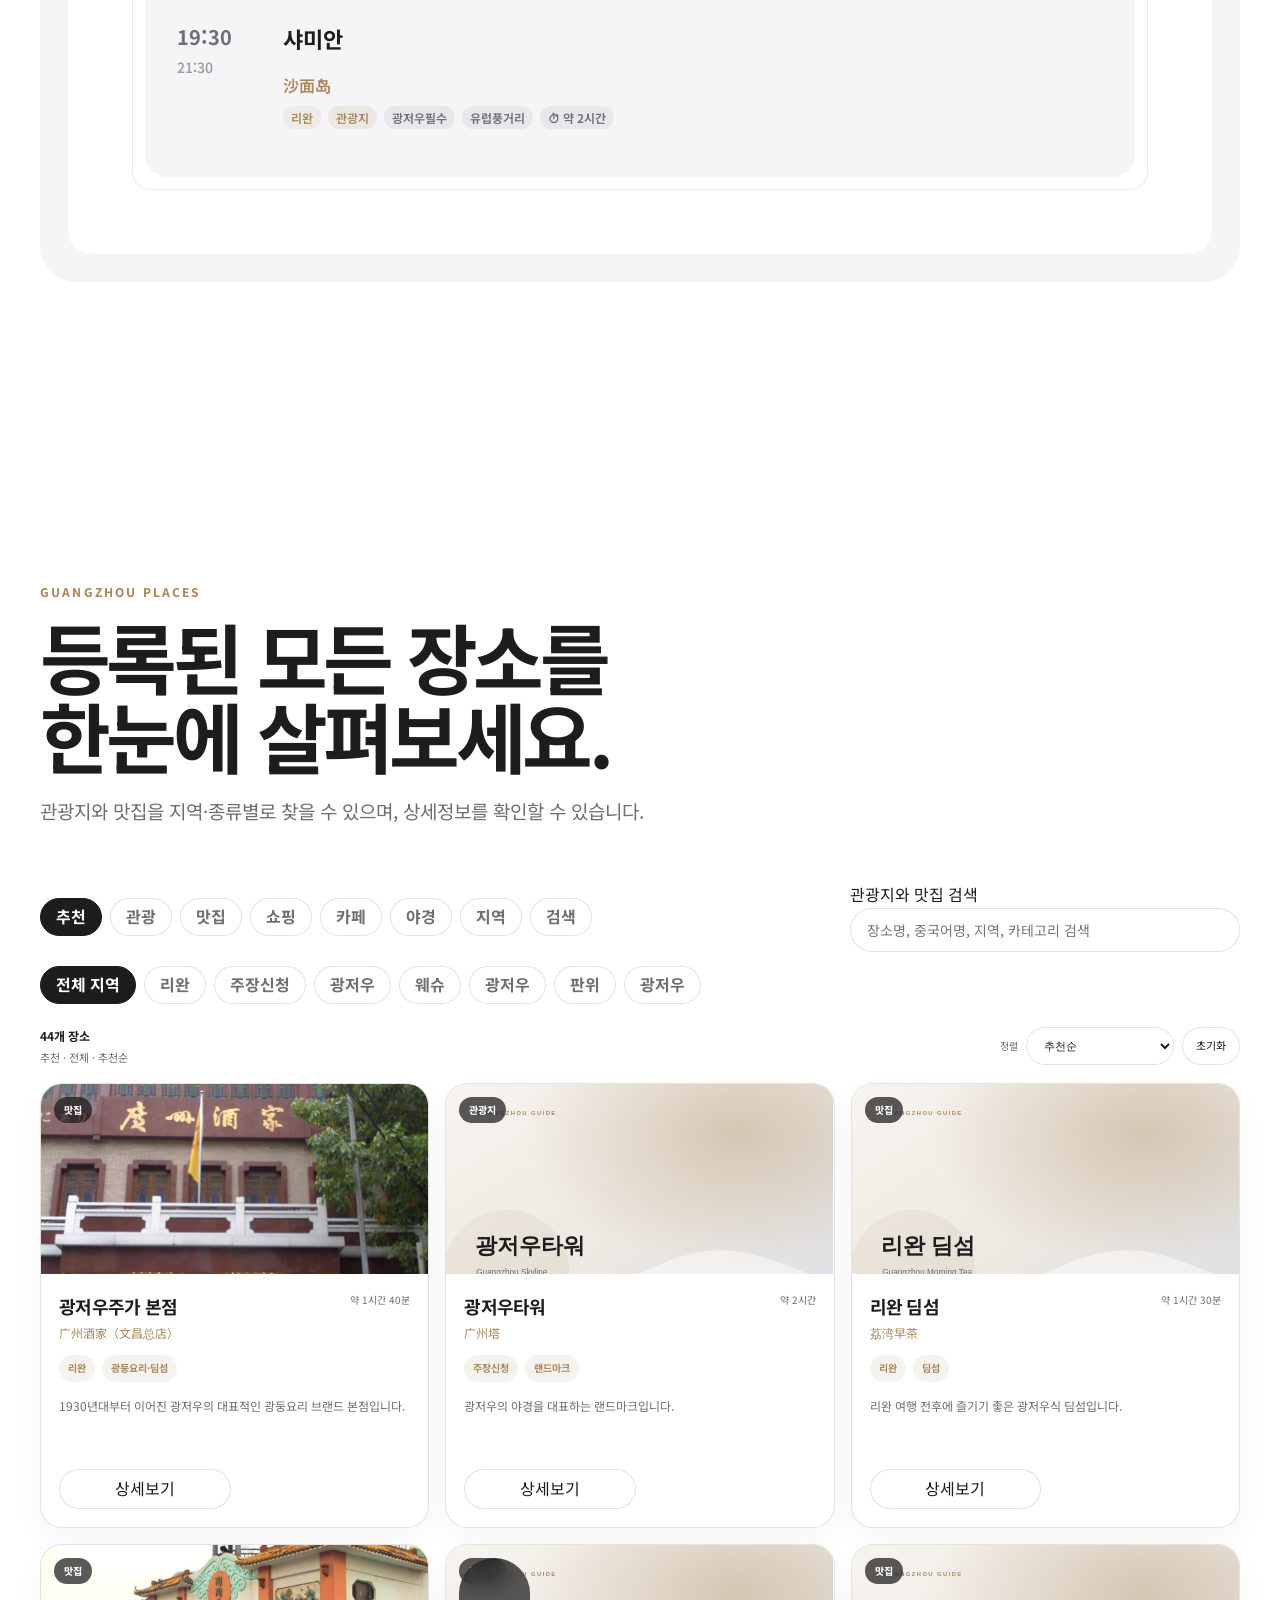
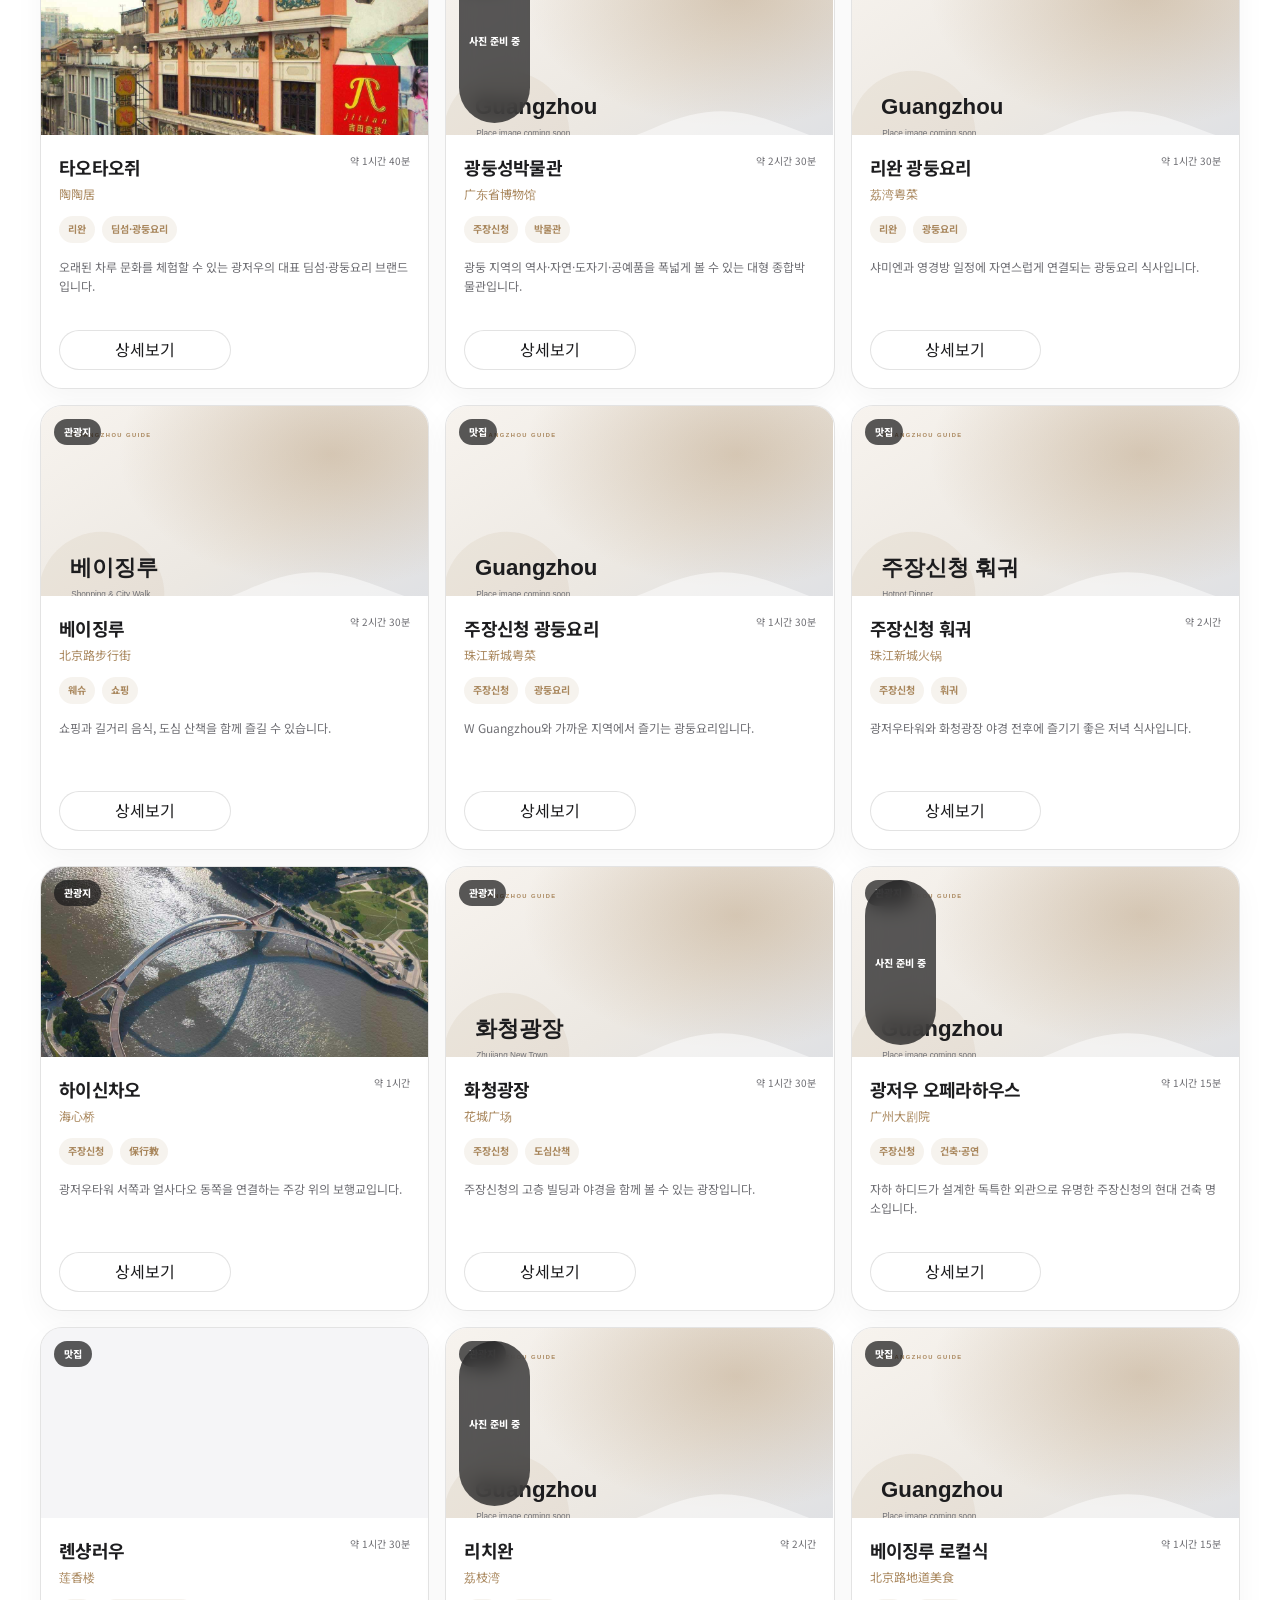
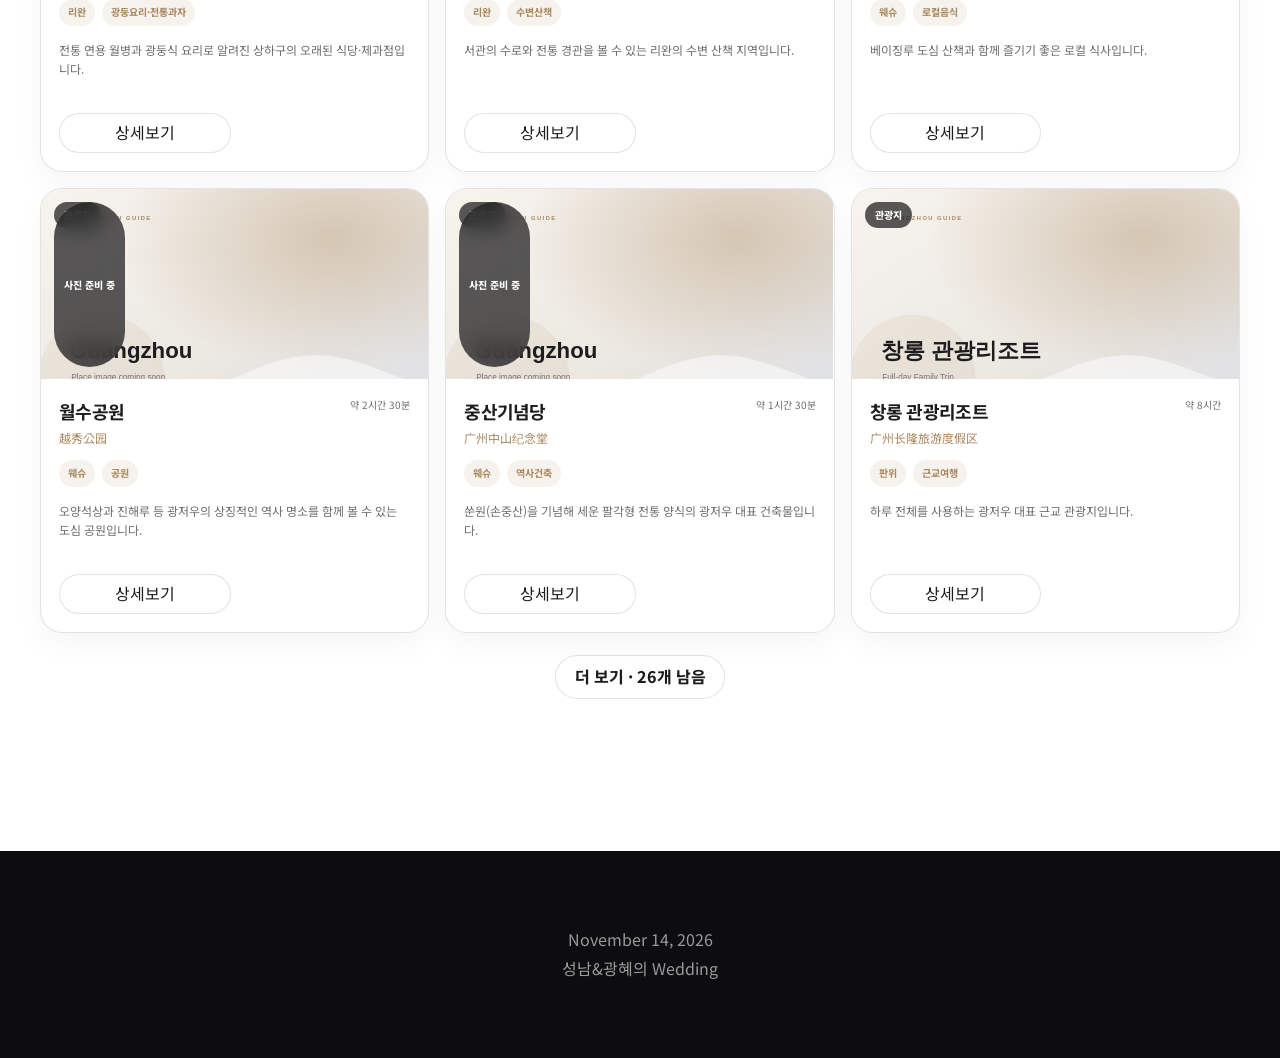
==== commit 883955ad: "update_7" ====
--- a/index.html
+++ b/index.html
@@ -371,6 +371,10 @@
         </div>
       </div>
 
+      <div class="detail-tags-section" id="detailTagsSection">
+        <div class="detail-tag-list" id="detailTagList"></div>
+      </div>
+
       <div class="detail-modal-info">
         <div>
           <span>중국어 주소</span>
--- a/css/base.css
+++ b/css/base.css
@@ -1,7 +1,7 @@
 /* Reset, variables, typography and shared primitives.
    Extracted from legacy style.css during Sprint 1-1. */
 
-@import url("https://fonts.googleapis.com/css2?family=Noto+Sans+KR:wght@400;500;600;700&display=swap");
+@import url("https://fonts.googleapis.com/css2?family=Cormorant+Garamond:wght@500;600;700&family=Noto+Sans+KR:wght@400;500;600;700&display=swap");
 
 :root {
   --bg: #ffffff;
@@ -84,8 +84,16 @@
 }
 
 .desktop-nav a {
+  width: 72px;
+  min-height: 34px;
+  display: inline-flex;
+  align-items: center;
+  justify-content: center;
+  padding: 0 11px;
   color: var(--subtext);
   font-size: 13px;
+  font-weight: 700;
+  text-align: center;
   text-decoration: none;
 }
 
@@ -118,9 +126,14 @@
 .hero h1 {
   margin: 0;
   font-size: clamp(72px, 10vw, 148px);
-  line-height: 0.87;
-  letter-spacing: -0.08em;
-  font-weight: 750;
+  line-height: 0.92;
+  letter-spacing: -0.015em;
+  font-weight: 600;
+  font-family:
+    "Cormorant Garamond",
+    "Noto Serif KR",
+    Georgia,
+    serif;
 }
 
 .hero-copy {
@@ -153,11 +166,13 @@
 }
 
 .eyebrow {
-  margin: 0 0 16px;
+  margin: 0 0 16px 0;
   color: var(--accent);
   font-size: 12px;
   font-weight: 750;
   letter-spacing: 0.18em;
+  text-align: left;
+  width: 100%;
 }
 
 .pill-button {
@@ -215,20 +230,28 @@
 }
 
 .section-intro {
-  max-width: 780px;
-  margin-bottom: 56px;
+  width: 100%;
+  max-width: none;
+  margin: 0;
+  padding: 0;
+  text-align: left;
 }
 
 .section-intro h2 {
-  margin: 0 0 22px;
+  margin: 0 0 22px 0;
   font-size: clamp(44px, 6vw, 78px);
   line-height: 1.02;
   letter-spacing: -0.06em;
+  text-align: left;
+  width: 100%;
 }
 
 .section-intro > p:last-child {
+  margin: 0 0 56px 0;
   color: var(--subtext);
   font-size: 19px;
+  text-align: left;
+  width: 100%;
 }
 
 .planner-section {
--- a/css/layout.css
+++ b/css/layout.css
@@ -93,9 +93,9 @@
 }
 
 .schedule-result {
-  margin-top: 18px;
-  min-height: 250px;
-  padding: 32px;
+  margin-top: 36px;
+  min-height: 500px;
+  padding: 64px;
   border-radius: var(--radius-lg);
   background: white;
 }
@@ -131,8 +131,8 @@
 
 .schedule-list {
   display: grid;
-  gap: 18px;
-  margin-top: 28px;
+  gap: 36px;
+  margin-top: 56px;
 }
 
 .schedule-card {
@@ -144,8 +144,8 @@
 .schedule-card-top {
   display: flex;
   justify-content: space-between;
-  gap: 20px;
-  margin-bottom: 18px;
+  gap: 40px;
+  margin-bottom: 36px;
 }
 
 .schedule-card .date-label {
@@ -169,14 +169,14 @@
 
 .timeline {
   display: grid;
-  gap: 12px;
+  gap: 24px;
 }
 
 .timeline-item {
   display: grid;
   grid-template-columns: 82px 1fr;
-  gap: 18px;
-  padding: 16px 0 2px;
+  gap: 36px;
+  padding: 32px 0 4px;
   border-top: 1px solid var(--line);
 }
 
@@ -215,6 +215,7 @@
 }
 
 .place-tag,
+.item-tag,
 .duration-tag {
   display: inline-flex;
   align-items: center;
@@ -227,6 +228,12 @@
 .place-tag {
   background: rgba(169, 135, 93, 0.12);
   color: var(--accent);
+}
+
+.item-tag {
+  background: rgba(29, 29, 31, 0.06);
+  color: var(--subtext);
+  font-weight: 500;
 }
 
 .duration-tag {
@@ -317,9 +324,9 @@
 }
 
 .dark-section {
-  max-width: none;
-  padding-left: max(40px, calc((100vw - var(--content)) / 2));
-  padding-right: max(40px, calc((100vw - var(--content)) / 2));
+  max-width: var(--content);
+  margin: 0 auto;
+  padding: 150px 40px;
   background: var(--dark);
   color: white;
 }
--- a/css/planner.css
+++ b/css/planner.css
@@ -93,9 +93,9 @@
 }
 
 .soft-section {
-  max-width: none;
-  padding-left: max(40px, calc((100vw - var(--content)) / 2));
-  padding-right: max(40px, calc((100vw - var(--content)) / 2));
+  max-width: var(--content);
+  margin: 0 auto;
+  padding: 150px 40px;
   background: var(--soft);
 }
 
@@ -178,12 +178,12 @@
   }
 
   .planner-shell {
-    padding: 18px;
+    padding: 36px;
   }
 
   .custom-selector,
   .schedule-result {
-    padding: 22px;
+    padding: 44px;
   }
 
   .story-grid {
@@ -202,12 +202,12 @@
 
   .schedule-card-top {
     flex-direction: column;
-    gap: 10px;
+    gap: 20px;
   }
 
   .timeline-item {
     grid-template-columns: 64px 1fr;
-    gap: 12px;
+    gap: 24px;
   }
 
   .timeline-item.wedding-event {
@@ -281,7 +281,7 @@
   position: relative;
   z-index: 1;
   width: min(90vw, 900px);
-  max-height: min(760px, calc(100vh - 48px));
+  max-height: min(1140px, calc(100vh - 48px));
   overflow-y: auto;
   padding: 0;
   border: 1px solid rgba(255, 255, 255, 0.66);
@@ -296,7 +296,7 @@
   position: relative;
   z-index: 1;
   width: min(90vw, 900px);
-  max-height: min(760px, calc(100vh - 48px));
+  max-height: min(1140px, calc(100vh - 48px));
   overflow-y: auto;
   padding: 0;
   border: 1px solid rgba(255, 255, 255, 0.66);
@@ -361,7 +361,7 @@
   overflow: hidden;
   border-radius: 0;
   background: var(--soft);
-  aspect-ratio: 16 / 9;
+  aspect-ratio: 4 / 3;
   margin-top: 30px;
   border-radius: 20px;
 }
@@ -815,10 +815,12 @@
 .detail-gallery {
   position: relative;
   margin: -38px -38px 30px;
+  padding: 0;
   overflow: hidden;
   border-radius: 30px 30px 22px 22px;
   background: var(--soft);
-  aspect-ratio: 16 / 9;
+  height: clamp(440px, 76vw, 1040px);
+  min-height: 440px;
 }
 
 .detail-gallery img {
--- a/css/detail.css
+++ b/css/detail.css
@@ -2,6 +2,30 @@
    Extracted from legacy style.css during Sprint 1-1. */
 
 /* V18 상세페이지 강화 */
+
+.detail-tags-section {
+  margin-top: 22px;
+  margin-bottom: 22px;
+}
+
+.detail-tag-list {
+  display: flex;
+  flex-wrap: wrap;
+  gap: 8px;
+}
+
+.detail-tag-list span {
+  display: inline-flex;
+  align-items: center;
+  min-height: 28px;
+  padding: 5px 12px;
+  border-radius: 999px;
+  background: rgba(29, 29, 31, 0.06);
+  color: var(--subtext);
+  font-size: 13px;
+  font-weight: 500;
+}
+
 .detail-extra-section {
   margin-top: 30px;
   padding-top: 26px;
--- a/css/planner-cards.css
+++ b/css/planner-cards.css
@@ -348,15 +348,11 @@
   margin-top: 14px;
   display: flex;
   flex-direction: column;
-  height: 74vh;
-  max-height: 820px;
-  min-height: 320px;
+  height: auto;
+  min-height: auto;
   border-radius: 18px;
-  overflow-y: auto;
+  overflow-y: visible;
   overflow-x: hidden;
-  overscroll-behavior: contain;
-  -webkit-overflow-scrolling: touch;
-  touch-action: pan-y;
   background: #fff;
   border: 1px solid rgba(29, 29, 31, 0.08);
 }
@@ -424,22 +420,22 @@
 }
 
 .schedule-day-shell .schedule-card {
-  padding: 16px;
+  padding: 32px;
 }
 
 .schedule-day-shell .schedule-card-top {
-  margin-bottom: 12px;
+  margin-bottom: 24px;
 }
 
 .schedule-day-shell .timeline {
-  gap: 10px;
+  gap: 20px;
 }
 
 .schedule-day-shell .timeline-item {
   position: relative;
   grid-template-columns: 78px minmax(0, 1fr);
-  gap: 14px;
-  padding: 12px 0 8px;
+  gap: 28px;
+  padding: 24px 0 16px;
 }
 
 .schedule-day-shell .timeline-time span {
@@ -609,9 +605,8 @@
 
 @media (max-width: 820px) {
   .schedule-day-shell {
-    height: 72vh;
-    max-height: 760px;
-    min-height: 300px;
+    height: auto;
+    min-height: auto;
     border-radius: 14px;
   }
 
--- a/css/mobile.css
+++ b/css/mobile.css
@@ -168,17 +168,25 @@
 
   .section-intro {
     width: 100%;
-    margin-bottom: 30px;
+    max-width: none;
+    margin: 0 0 30px 0;
+    padding: 0;
+    text-align: left;
   }
 
   .section-intro h2 {
+    margin: 0 0 22px 0;
     font-size: clamp(36px, 11vw, 50px);
     line-height: 1.04;
+    text-align: left;
   }
 
   .section-intro > p:last-child {
+    margin: 0 0 30px 0;
     font-size: 14px;
     line-height: 1.7;
+    text-align: left;
+    width: 100%;
   }
 
   .planner-shell {
@@ -307,8 +315,8 @@
 
   .schedule-result {
     width: 100%;
-    margin-top: 12px;
-    padding: 12px;
+    margin-top: 24px;
+    padding: 24px;
     border-radius: 19px;
   }
 
@@ -642,7 +650,7 @@
   .detail-gallery {
     width: calc(100% + 32px);
     max-width: none;
-    height: 270px;
+    height: 810px;
     margin: 0 -16px 22px;
     border-radius: 24px 24px 18px 18px;
   }
@@ -758,8 +766,7 @@
 .choice-image-wrap,
 .travel-library-image,
 .timeline-thumbnail,
-.edit-item-preview-image-wrap,
-.detail-gallery {
+.edit-item-preview-image-wrap {
   contain: layout paint;
 }
 
@@ -767,7 +774,6 @@
 .travel-library-image img,
 .timeline-thumbnail img,
 .edit-item-preview-image-wrap img,
-.detail-gallery img,
 .nearby-card img {
   display: block !important;
   width: 100% !important;
@@ -832,6 +838,7 @@
 
   .desktop-nav a {
     flex: 0 0 auto;
+    width: 72px;
     min-height: 34px;
     display: inline-flex;
     align-items: center;
@@ -882,8 +889,8 @@
 
   .detail-gallery {
     width: calc(100% + 32px);
-    height: clamp(230px, 54vw, 320px);
-    min-height: 230px;
+    height: clamp(460px, 108vw, 640px);
+    min-height: 460px;
     margin: 0 -16px 22px;
     border-radius: 0 0 18px 18px;
   }
@@ -891,7 +898,7 @@
   .detail-gallery img {
     width: 100% !important;
     height: 100% !important;
-    min-height: 230px;
+    min-height: 460px;
   }
 
   /* 선택 카드 */
@@ -946,6 +953,7 @@
   }
 
   .desktop-nav a {
+    width: 66px;
     padding: 0 9px;
     font-size: 9px;
   }
@@ -1133,7 +1141,8 @@
     white-space: nowrap;
   }
 
-  .timeline-meta .duration-tag {
+  .timeline-meta .duration-tag,
+  .timeline-meta .item-tag {
     max-width: 48%;
   }
 
@@ -1447,8 +1456,8 @@
 
   .detail-gallery {
     width: calc(100% + 28px);
-    height: clamp(220px, 64vw, 310px);
-    min-height: 220px;
+    height: clamp(660px, 192vw, 930px);
+    min-height: 660px;
     margin: 0 -14px 20px;
     border-radius: 0 0 18px 18px;
     background: var(--soft);
@@ -1457,7 +1466,7 @@
   .detail-gallery img {
     width: 100% !important;
     height: 100% !important;
-    min-height: 220px !important;
+    min-height: 660px !important;
     object-fit: cover !important;
   }
 
@@ -1536,7 +1545,7 @@
 
   .detail-tag-list {
     gap: 6px;
-    margin-top: 14px;
+    margin: 12px 0 12px;
   }
 
   .detail-tag-list span {
